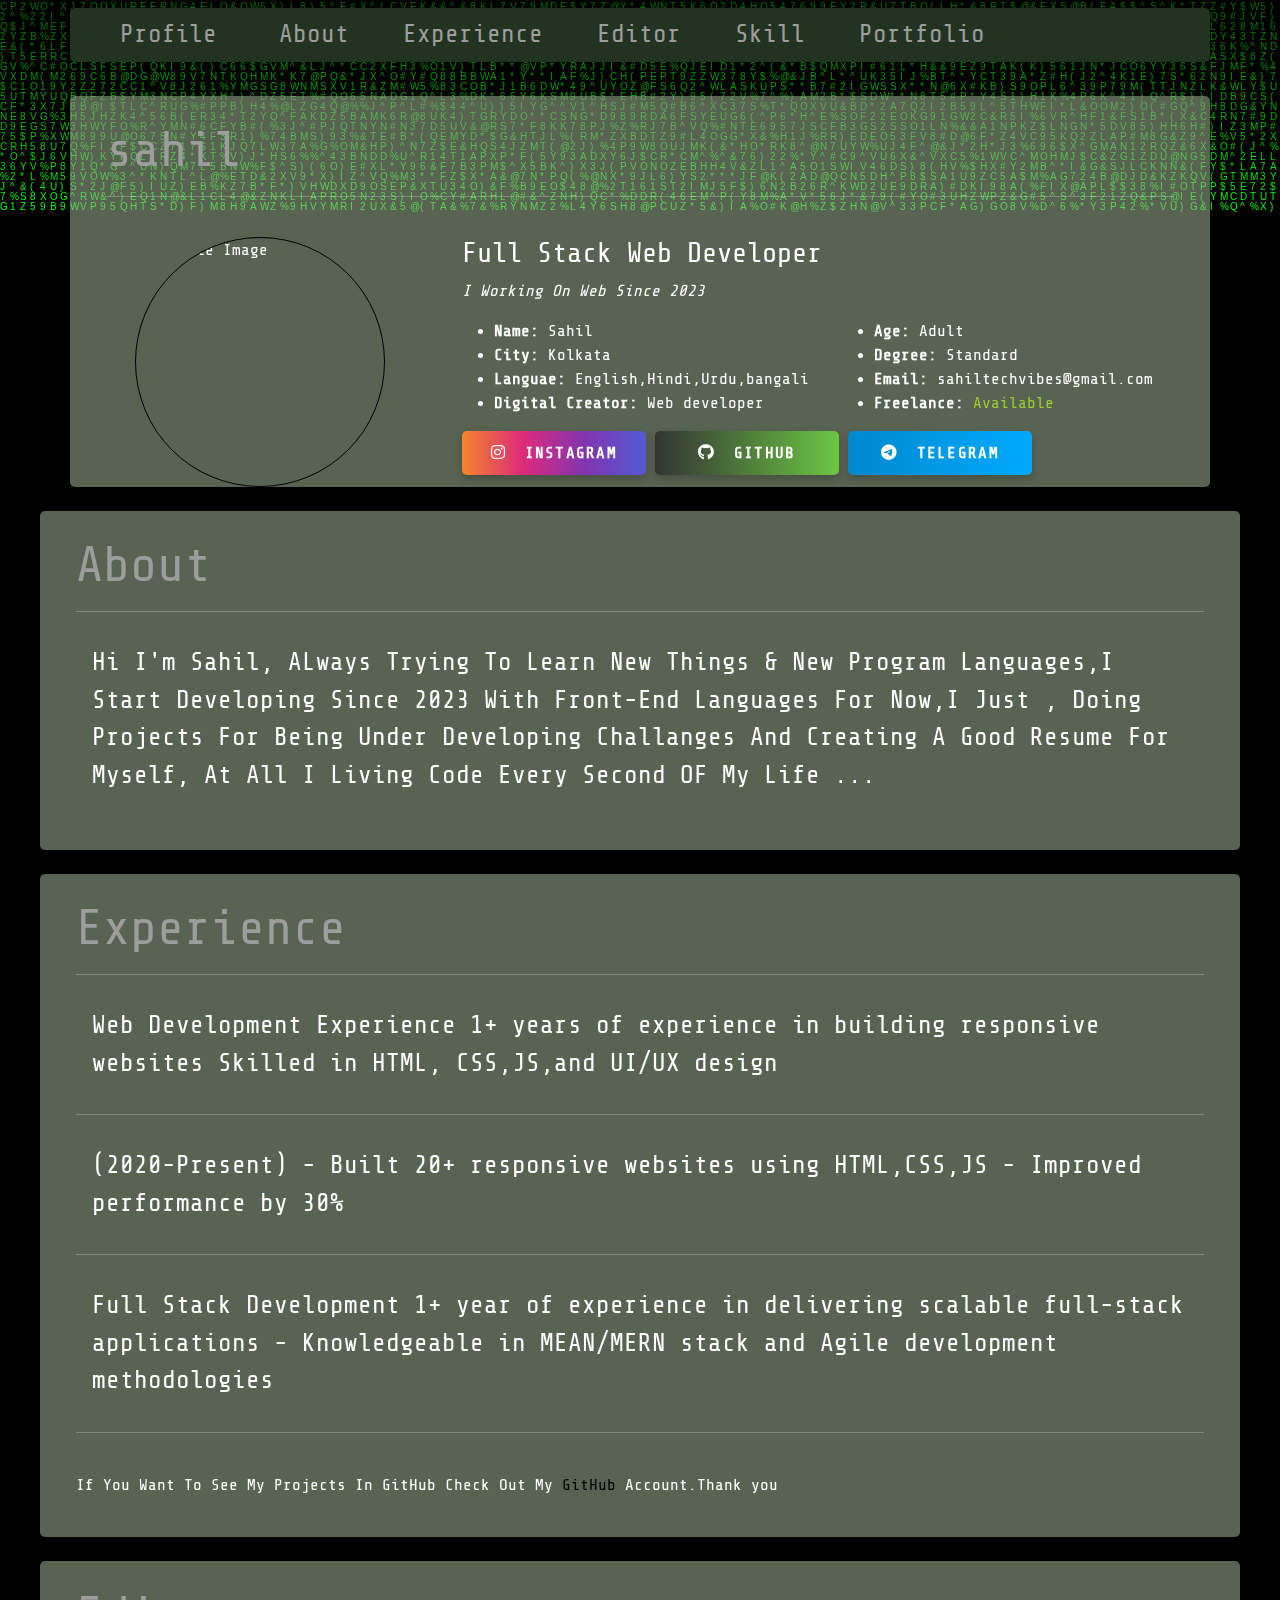
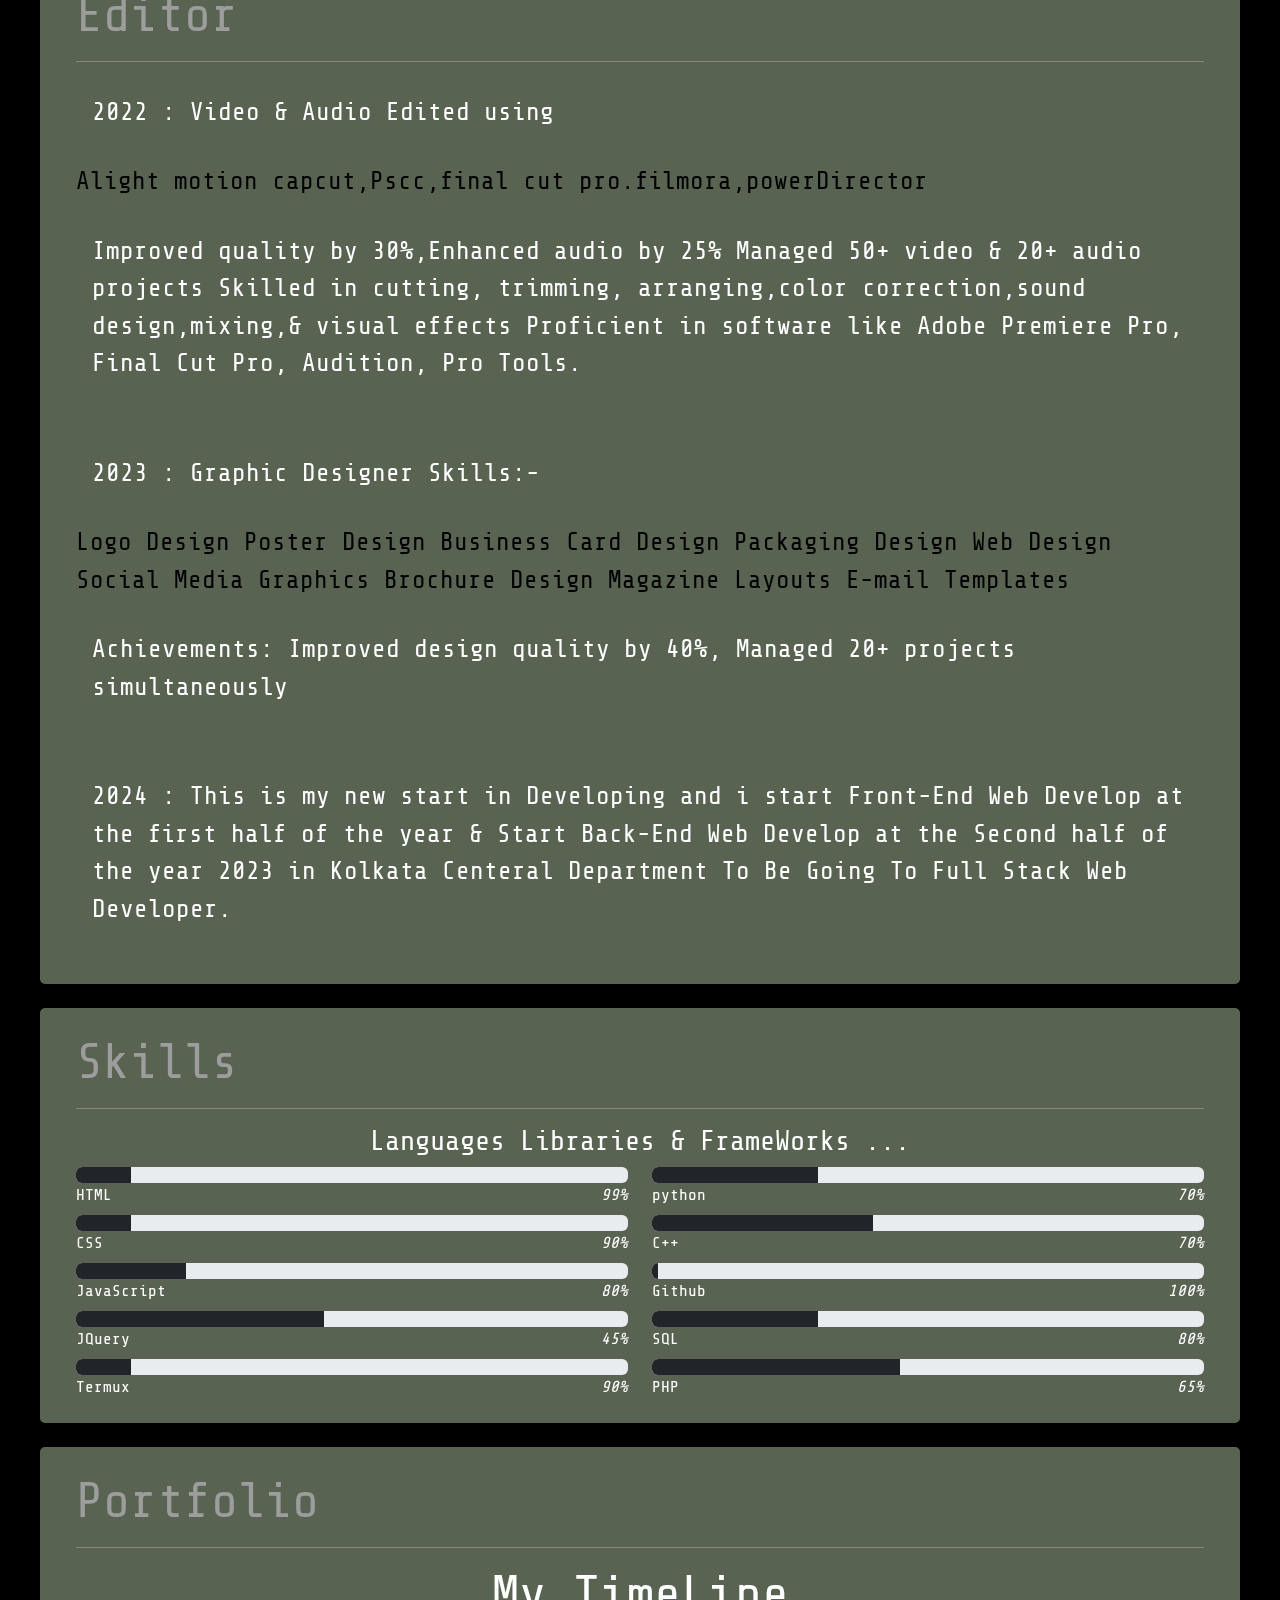
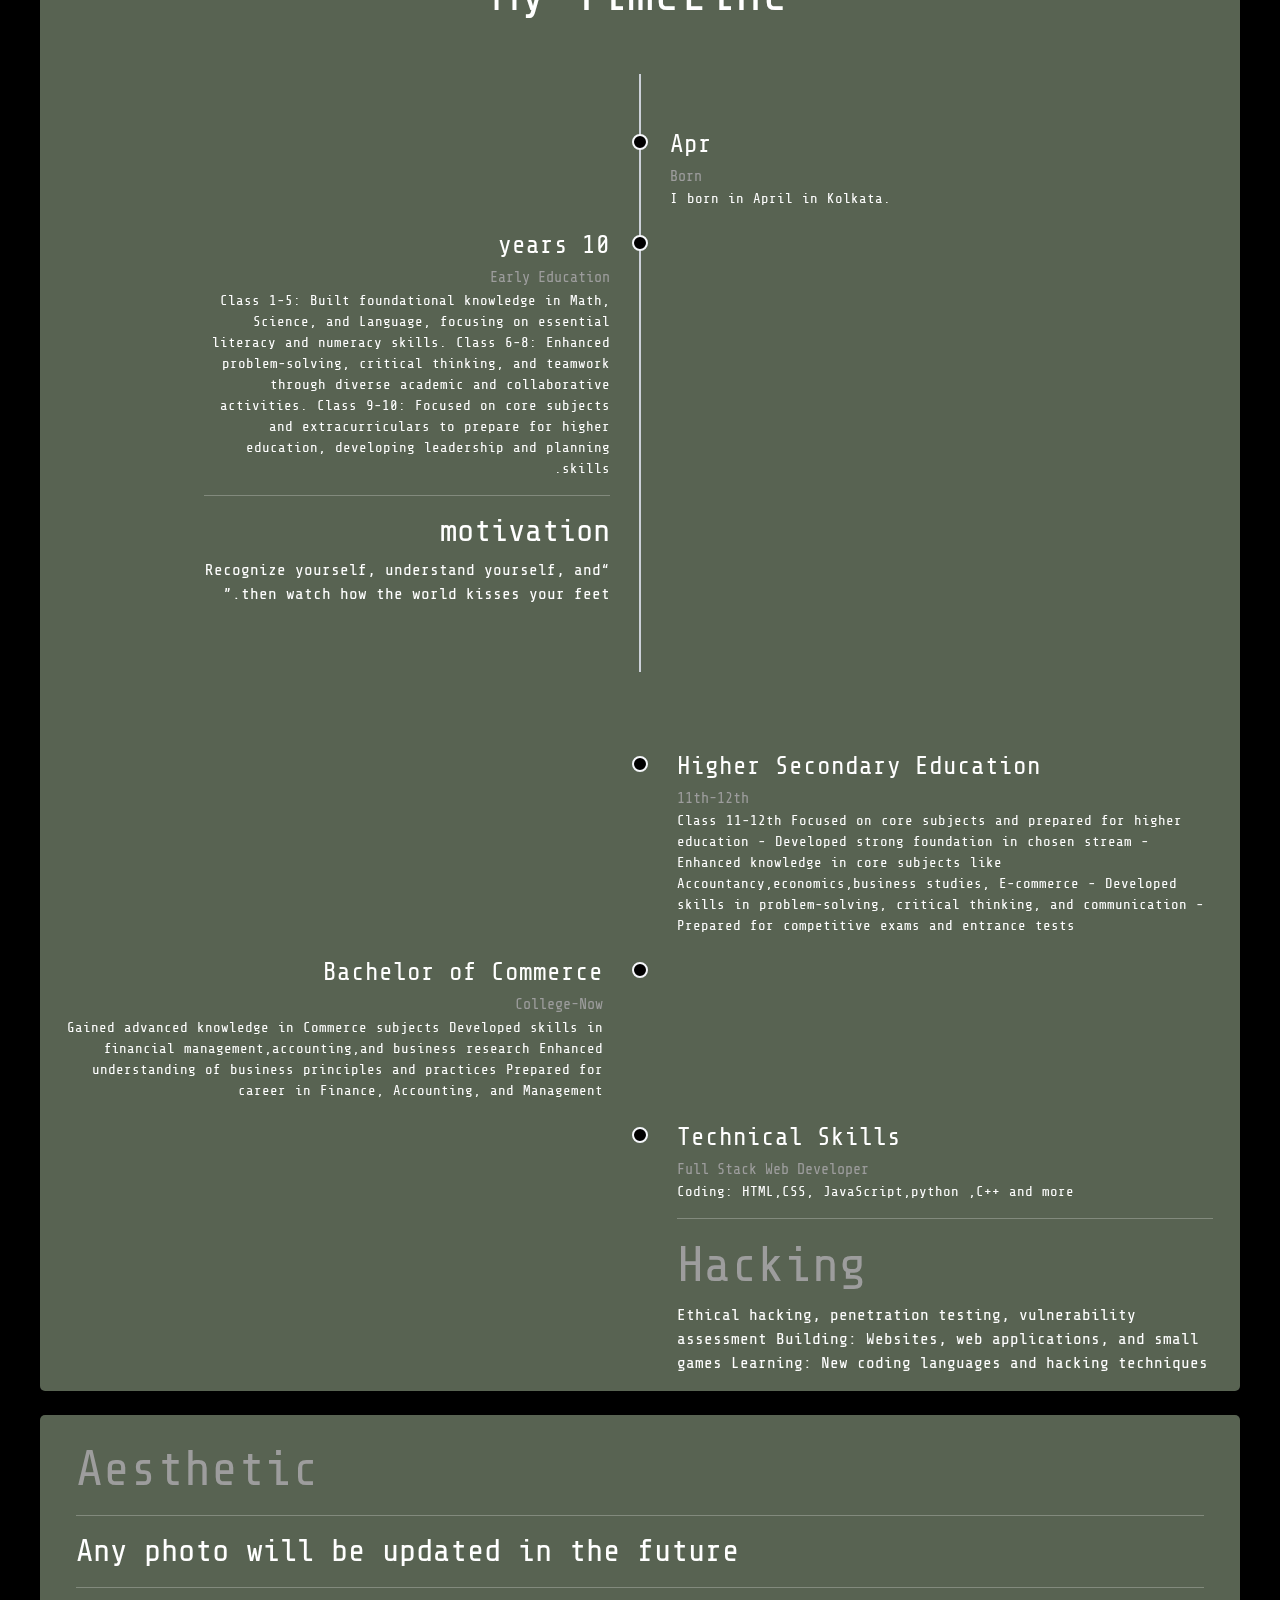
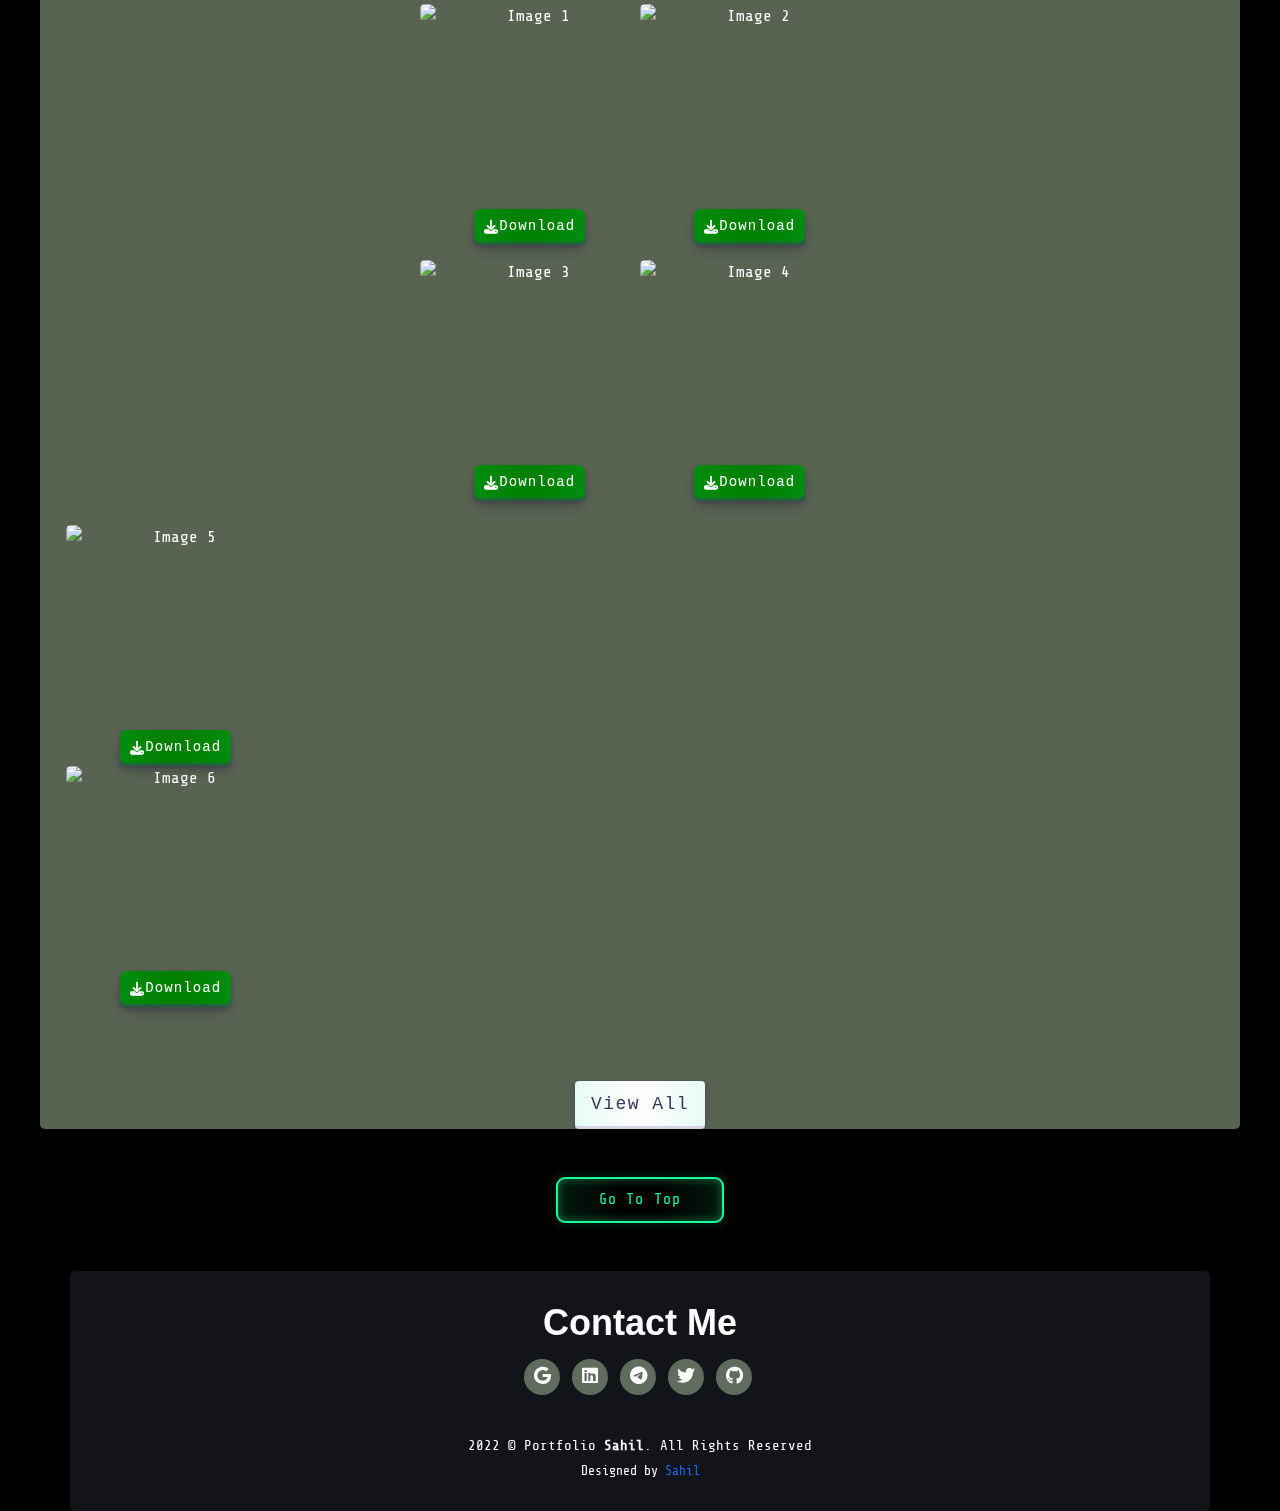
==== index.html @ 088ba371 "Update index.html" ====
<!DOCTYPE html>
<html lang="en">
  <head>
    <title>Portfolio Website</title>
    <meta charset="UTF-8" />
    <meta name="viewport" content="width=device-width" />
    <link rel='stylesheet' href='https://cdnjs.cloudflare.com/ajax/libs/font-awesome/6.2.1/css/all.min.css'>
    <link rel='stylesheet' href='https://cdnjs.cloudflare.com/ajax/libs/bootstrap/5.0.2/css/bootstrap.min.css'>
    <link rel='stylesheet' href='https://cdnjs.cloudflare.com/ajax/libs/animate.css/4.1.1/animate.min.css'>
    <link rel="stylesheet" href="styles.css" />
  </head>
  <body>
    <!--matrix-->
    <canvas id="c"></canvas>
    <script src="assets/script.js"></script>
    <!--matrix-->
    <!-- Navbar Start -->
    <header class="p-4">
      <nav class="navbar navbar-expand-lg container fixed-top">
        <div class="container-fluid" id="Navbar">
          <a class="navbar-brand" href="#Profile">Profile</a>
          <button
            class="navbar-toggler"
            type="button"
            data-bs-toggle="collapse"
            data-bs-target="#navbarNav"
            aria-controls="navbarNav"
            aria-expanded="false"
            aria-label="Toggle navigation"
          >
            <span class="navbar-toggler-icon"></span>
          </button>
          <div class="collapse navbar-collapse" id="navbarNav">
            <ul class="navbar-nav">
              <li class="nav-item">
                <a class="nav-link active" aria-current="page" href="#About"
                  >About</a
                >
              </li>
              <li class="nav-item">
                <a class="nav-link" href="#Experience">Experience</a>
              </li>
              <li class="nav-item">
                <a class="nav-link" href="#Editor">Editor</a>
              </li>
              <li class="nav-item">
                <a class="nav-link" href="#Skill">Skill</a>
              </li>
              <li class="nav-item">
                <a class="nav-link" href="#Portfolio">Portfolio</a>
              </li>
            </ul>
          </div>
        </div>
      </nav>
    </header>
    <!-- Navbar End -->

 <!-- Profile -->
<section id="Profile" class="container mt-5">
      <div>
        <div class="section-title p-4">
          <h1>sahil</h1>
          <hr />
        </div>

        <div class="row">
          <div class="col-lg-4">
            <img
              src="profile.jpg" alt="Profile Image" style="
        width: 250px; 
        height: 250px; 
        border-radius: 50%; 
        object-fit: cover;
    "
            />
          </div>
          <div class="col-lg-8 pt-4 pt-lg-0 content">
            <h3>Full Stack Web Developer</h3>
            <p class="fst-italic">I Working On Web Since 2023</p>
            <div class="row">
              <div class="col-lg-6">
                <ul>
                  <li>
                    <i class="bi bi-chevron-right"></i> <strong>Name:</strong>
                    <span>Sahil</span>
                  </li>
                  <li>
                    <i class="bi bi-chevron-right"></i> <strong>City:</strong>
                    <span>Kolkata</span>
                  </li>
                  <li>
                    <i class="bi bi-chevron-right"></i> <strong>Languae:</strong>
                    <span>English,Hindi,Urdu,bangali</span>
                  </li>
                  <li>
                    <i class="bi bi-chevron-right"></i>
                    <strong>Digital Creator:</strong>
                    <span>Web developer</span>
                  </li>
                </ul>
              </div>
              <div class="col-lg-6">
                <ul>
                  <li>
                    <i class="bi bi-chevron-right"></i> <strong>Age:</strong>
                    <span>Adult</span>
                  </li>
                  <li>
                    <i class="bi bi-chevron-right"></i>
                    <strong>Degree:</strong> <span>Standard</span>
                  </li>
                  <li>
                    <i class="bi bi-chevron-right"></i> <strong>Email:</strong>
                    <span>sahiltechvibes@gmail.com</span>
                  </li>
                  <li>
                    <i class="bi bi-chevron-right"></i>
                    <strong>Freelance:</strong>
                    <span style="color: yellowgreen">Available</span>
                  </li>
                </ul>
              </div>
            </div>
            <!--                Section Skills -->
            <span class="skill">
              
<!-- Instagram Button -->
<a href="https://www.instagram.com/sahil.1.10" target="_blank">
  <button type="button" class="btn btn-instagram col-md-4 col-sm-12 col-lg-3">
    <i class="fab fa-instagram" aria-hidden="true"></i> Instagram
  </button>
</a>

<style>
  .btn-instagram {
    background: linear-gradient(to right, #f58529, #dd2a7b, #8134af, #515bd4);
    border: none;
    color: white;
    font-weight: bold;
    text-transform: uppercase;
    padding: 10px 20px;
    border-radius: 5px;
    cursor: pointer;
    transition: transform 0.3s ease, box-shadow 0.3s ease, background 0.3s ease;
    box-shadow: 0 4px 8px rgba(0,0,0,0.2);
  }

  .btn-instagram:hover {
    transform: scale(1.05);
    background: linear-gradient(to right, #dd2a7b, #8134af, #515bd4, #f58529);
    box-shadow: 0 6px 12px rgba(0,0,0,0.3);
  }

  .btn-instagram i {
    margin-right: 8px;
    transition: transform 0.3s ease;
  }

  .btn-instagram:hover i {
    transform: rotate(15deg);
  }
</style>

<!-- GitHub Button -->
<a href="#" target="_blank">
  <button type="button" class="btn btn-github col-md-4 col-sm-12 col-lg-3">
    <i class="fab fa-github" aria-hidden="true"></i> GitHub
  </button>
</a>

<style>
  .btn-github {
    background: linear-gradient(to right, #333, #6cc644);
    border: none;
    color: white;
    font-weight: bold;
    text-transform: uppercase;
    padding: 10px 20px;
    border-radius: 5px;
    cursor: pointer;
    transition: transform 0.3s ease, box-shadow 0.3s ease, background 0.3s ease;
    box-shadow: 0 4px 8px rgba(0,0,0,0.2);
  }

  .btn-github:hover {
    transform: scale(1.05);
    background: linear-gradient(to right, #6cc644, #333);
    box-shadow: 0 6px 12px rgba(0,0,0,0.3);
  }

  .btn-github i {
    margin-right: 8px;
    transition: transform 0.3s ease;
  }

  .btn-github:hover i {
    transform: rotate(-15deg);
  }
</style>
<!-- Telegram Button -->
<a href="https://t.me/Editz2World" target="_blank">
  <button type="button" class="btn btn-telegram col-md-4 col-sm-12 col-lg-3">
    <i class="fab fa-telegram-plane" aria-hidden="true"></i> Telegram
  </button>
</a>

<style>
  .btn-telegram {
    background: linear-gradient(to right, #0088cc, #00aaff);
    border: none;
    color: white;
    font-weight: bold;
    text-transform: uppercase;
    padding: 10px 20px;
    border-radius: 5px;
    cursor: pointer;
    transition: transform 0.3s ease, box-shadow 0.3s ease, background 0.3s ease;
    box-shadow: 0 4px 8px rgba(0,0,0,0.2);
  }

  .btn-telegram:hover {
    transform: scale(1.05);
    background: linear-gradient(to right, #00aaff, #0088cc);
    box-shadow: 0 6px 12px rgba(0,0,0,0.3);
  }

  .btn-telegram i {
    margin-right: 8px;
    transition: transform 0.3s ease;
  }

  .btn-telegram:hover i {
    transform: rotate(-15deg);
  }
</style>

              
            </span>
          </div>
        </div>
      </div>
    </section>
    <!--Profile End-->

    <!-- About Section -->
    <section id="About" class="section-box container mt-4">
      <div>
        <div class="section-title p-4">
          <h1>About</h1>
          <hr />
          <p class="p-3">
            Hi I'm Sahil, ALways Trying To Learn New Things & New Program
            Languages,I Start Developing Since 2023 With Front-End Languages
            For Now,I Just , Doing Projects For Being Under Developing
            Challanges And Creating A Good Resume For Myself, At All I Living
            Code Every Second OF My Life ...
          </p>
        </div>
      </div>
    </section>
    <!-- About SEction End -->

    <!-- Experience Section -->
    <section id="Experience" class="section-box container mt-4">
      <div>
        <div class="section-title p-4">
          <h1>Experience</h1>
          <hr />
          <p class="p-3">
            Web Development Experience 1+ years of experience in building responsive websites Skilled in HTML, CSS,JS,and UI/UX design
<hr />
 <p class="p-3">
(2020-Present)
    - Built 20+ responsive websites using HTML,CSS,JS
    - Improved performance by 30%
<hr />
 <p class="p-3">
Full Stack Development 1+ year of experience in delivering scalable full-stack applications
- Knowledgeable in MEAN/MERN stack and Agile development methodologies <hr />
           
            <br />
            If You Want To See My Projects In GitHub Check Out My
            <a
              href="https://t.me/Enchanting_Echo"
              target="_blank"
              style="color: black"
              >GitHub</a
            >
            Account.Thank you 
          </p>
        </div>
      </div>
    </section>
    <!-- Experience SEction End -->

    <!-- Education Section -->
    <section id="Editor" class="section-box container mt-4">
      <div>
        <div class="section-title p-4">
          <h1>Editor</h1>
          <hr />
          <p class="p-3">
            <span>2022 :</span> Video & Audio Edited using 
            <p style="color: black;">Alight motion capcut,Pscc,final cut pro.filmora,powerDirector</p>
             <p class="p-3">
    Improved quality by 30%,Enhanced audio by 25%
    Managed 50+ video & 20+ audio projects
    Skilled in cutting, trimming, arranging,color correction,sound design,mixing,& visual effects
    Proficient in software like Adobe Premiere Pro, Final Cut Pro, Audition, Pro Tools.
          </p>
          <br />
          <p class="p-3">
            <span>2023 :</span> Graphic Designer
    Skills:- <p style="color: black;"
    >Logo Design
Poster Design
Business Card Design
Packaging Design
Web Design
Social Media Graphics
Brochure Design Magazine Layouts
E-mail Templates </p>
        <p class="p-3">
    Achievements: Improved design quality by 40%, Managed 20+ projects simultaneously
          </p>
          <br />
          <p class="p-3">
            <span>2024 :</span> This is my new start in Developing and i start
            Front-End Web Develop at the first half of the year & Start Back-End
            Web Develop at the Second half of the year 2023 in Kolkata Centeral
            Department To Be Going To Full Stack Web Developer.
          </p>
        </div>
      </div>
    </section>
    <!-- Education SEction End -->

    <!-- Skill Section -->
    <section id="Skill" class="section-box container mt-4">
      <div>
        <div class="section-title p-4">
          <h1>Skills</h1>
          <hr />

          <div class="row">
            <div class="col-12">
              <h3 style="text-align: center">
                Languages Libraries & FrameWorks ...
              </h3>
            </div>
            <div class="col-6">
              <div class="progress">
                <div
                  class="progress-bar bg-dark"
                  role="progressbar"
                  aria-label="Success example"
                  style="width: 10%"
                  aria-valuenow="100"
                  aria-valuemin="0"
                  aria-valuemax="100"
                ></div>
              </div>
              <span>HTML</span> <i class="val"> 99%</i>
              <div class="progress mt-2">
                <div
                  class="progress-bar bg-dark"
                  role="progressbar"
                  aria-label="Info example"
                  style="width: 10%"
                  aria-valuenow="99"
                  aria-valuemin="0"
                  aria-valuemax="100"
                ></div>
              </div>
              <span>CSS</span> <i class="val"> 90%</i>
              <div class="progress mt-2">
                <div
                  class="progress-bar bg-dark"
                  role="progressbar"
                  aria-label="Warning example"
                  style="width: 20%"
                  aria-valuenow="80"
                  aria-valuemin="0"
                  aria-valuemax="100"
                ></div>
              </div>
              <span>JavaScript</span> <i class="val"> 80%</i>
              <div class="progress mt-2">
                <div
                  class="progress-bar bg-dark"
                  role="progressbar"
                  aria-label="Danger example"
                  style="width: 45%"
                  aria-valuenow="85"
                  aria-valuemin="0"
                  aria-valuemax="100"
                ></div>
              </div>
              <span>JQuery</span> <i class="val"> 45%</i>
              <div class="progress mt-2">
                <div
                  class="progress-bar bg-dark"
                  role="progressbar"
                  aria-label="Danger example"
                  style="width: 10%"
                  aria-valuenow="79"
                  aria-valuemin="0"
                  aria-valuemax="100"
                ></div>
              </div>
              <span>Termux</span> <i class="val"> 90%</i>
            </div>
            <!--                part 2 col-->
            <div class="col-6">
              <div class="progress">
                <div
                  class="progress-bar bg-dark"
                  role="progressbar"
                  aria-label="Success example"
                  style="width: 30%"
                  aria-valuenow="90"
                  aria-valuemin="0"
                  aria-valuemax="100"
                ></div>
              </div>
              <span>python</span> <i class="val"> 70%</i>
              <div class="progress mt-2">
                <div
                  class="progress-bar bg-dark"
                  role="progressbar"
                  aria-label="Info example"
                  style="width: 40%"
                  aria-valuenow="70"
                  aria-valuemin="0"
                  aria-valuemax="100"
                ></div>
              </div>
              <span>C++</span> <i class="val"> 70%</i>
              <div class="progress mt-2">
                <div
                  class="progress-bar bg-dark"
                  role="progressbar"
                  aria-label="Warning example"
                  style="width: 1%"
                  aria-valuenow="92"
                  aria-valuemin="0"
                  aria-valuemax="100"
                ></div>
              </div>
              <span>Github</span> <i class="val"> 100%</i>
              <div class="progress mt-2">
                <div
                  class="progress-bar bg-dark"
                  role="progressbar"
                  aria-label="Danger example"
                  style="width: 30%"
                  aria-valuenow="80"
                  aria-valuemin="0"
                  aria-valuemax="100"
                ></div>
              </div>
              <span>SQL</span> <i class="val"> 80%</i>
              <div class="progress mt-2">
                <div
                  class="progress-bar bg-dark"
                  role="progressbar"
                  aria-label="Danger example"
                  style="width: 45%"
                  aria-valuenow="82"
                  aria-valuemin="0"
                  aria-valuemax="100"
                ></div>
              </div>
              <span>PHP</span> <i class="val"> 65%</i>
            </div>
          </div>
        </div>
      </div>
    </section>
    <!-- Skill SEction End -->

    <!-- Project Section -->
    <section id="Portfolio" class="section-box container mt-4">
      <div>
        <div class="section-title p-4">
          <h1>Portfolio</h1>
          <hr />

          <h1 style="text-align: center; color: white">
            My <span>TimeLine</span>
          </h1>
          <div class="Pcontainer">
            <div class="timeline-block timeline-block-right">
              <div class="marker"></div>
              <div class="timeline-content">
                <h3>Apr</h3>
                <span>Born</span>
                <p>I born in April in Kolkata.</p>
              </div>
            </div>

            <div class="timeline-block timeline-block-left">
              <div class="marker"></div>
              <div class="timeline-content">
                <h3>10 years</h3>
                <span>Early Education</span>
                <p>
                  Class 1-5: Built foundational knowledge in Math, Science, and Language, focusing on essential literacy and numeracy skills.
Class 6-8: Enhanced problem-solving, critical thinking, and teamwork through diverse academic and collaborative activities.
Class 9-10: Focused on core subjects and extracurriculars to prepare for higher education, developing leadership and planning skills.
<hr>
<h2>motivation</h2>
                  “Recognize yourself, understand yourself, and then watch how the world kisses your feet.”
                </p>
              </div>
            </div>
                </p>
              </div>
            </div>

            <div class="timeline-block timeline-block-right">
              <div class="marker"></div>
              <div class="timeline-content">
                <h3>Higher Secondary Education</h3>
                <span>11th-12th</span>
                <p>
                  Class 11-12th Focused on core subjects and prepared for higher education
- Developed strong foundation in chosen stream
- Enhanced knowledge in core subjects like Accountancy,economics,business studies, E-commerce 
- Developed skills in problem-solving, critical thinking, and communication
- Prepared for competitive exams and entrance tests
                </p>
              </div>
            </div>

            <div class="timeline-block timeline-block-left">
              <div class="marker"></div>
              <div class="timeline-content">
                <h3>Bachelor of Commerce</h3>
                <span>College-Now</span>
                <p>
                  Gained advanced knowledge in Commerce subjects
 Developed skills in financial management,accounting,and business research Enhanced understanding of business principles and practices Prepared for career in Finance, Accounting, and Management
                </p>
              </div>
            </div>

            <div class="timeline-block timeline-block-right">
              <div class="marker"></div>
              <div class="timeline-content">
                <h3>Technical Skills</h3>
                <span>Full Stack Web Developer</span>
                <p>
                  Coding: HTML,CSS, JavaScript,python ,C++ and more
<hr>
 <h1>Hacking</h1>
Ethical hacking, penetration testing, vulnerability assessment Building: Websites, web applications, and small games Learning: New coding languages and hacking techniques
                </p>
              </div>
            </div>
          </div>
        </div>
      </div>
    </section>
    <!-- Project SEction End -->
    
    
       <!--Image or button START -->
  
  
<section id="About" class="section-box container mt-4">
    <div>
        <div class="section-title p-4">
            <h1>Aesthetic</h1>
            <hr />
            <h2> Any photo will be updated in the future </h2> <hr>

            <!-- Gallery Code Start -->
            <div class="gallery">
                <div class="image-row">
                    <div class="image-item">
                        <img src="e.jpg" alt="Image 1" onclick="openModal(this.src)">
                        <button class="button-29" role="button" onclick="downloadImage('e.jpg')">
                            <i class="fas fa-download"></i> Download
                        </button>
                    </div>
                    <div class="image-item">
                        <img src="q.jpg" alt="Image 2" onclick="openModal(this.src)">
                        <button class="button-29" role="button" onclick="downloadImage('q.jpg')">
                            <i class="fas fa-download"></i> Download
                        </button>
                    </div>
                </div>
                <div class="image-row">
                    <div class="image-item">
                        <img src="q.jpg" alt="Image 3" onclick="openModal(this.src)">
                        <button class="button-29" role="button" onclick="downloadImage('q.jpg')">
                            <i class="fas fa-download"></i> Download
                        </button>
                    </div>
                    <div class="image-item">
                        <img src="q.jpg" alt="Image 4" onclick="openModal(this.src)">
                        <button class="button-29" role="button" onclick="downloadImage('q.jpg')">
                            <i class="fas fa-download"></i> Download
                        </button>
                    </div>
                </div>
            </div>
            <br
            
            <div class="image-row">
    <div class="image-item">
        <img src="https://www.dropbox.com/scl/fi/jdikth6mrulyauwaj5d4q/d666685474dd91a6c5a7b0a329da3346.jpg?rlkey=k3zxmbbqihd00br54qifjyg8h&st=hrcd9g03&dl=1" alt="Image 5" onclick="openModal(this.src)">
        <button class="button-29" role="button" onclick="downloadImage('e.jpg')">
            <i class="fas fa-download"></i> Download
        </button>
    </div>
    <div class="image-item">
        <img src="q.jpg" alt="Image 6" onclick="openModal(this.src)">
        <button class="button-29" role="button" onclick="downloadImage('new_image_6.jpg')">
            <i class="fas fa-download"></i> Download
        </button>
    </div>
</div>

<div class="button-container">
    <button class="button-30" role="button" onclick="window.location.href='https://www.google.com';">View All</button>
</div>

<style>
    .button-container {
        display: flex;
        justify-content: center;
        margin-top: 50px;
    }

    .button-30 {
        align-items: center;
        appearance: none;
        background-color: #FCFCFD; /* Original button color */
        border-radius: 4px;
        border-width: 0;
        box-shadow: rgba(45, 35, 66, 0.4) 0 2px 4px, rgba(45, 35, 66, 0.3) 0 7px 13px -3px, #D6D6E7 0 -3px 0 inset;
        box-sizing: border-box;
        color: #36395A; /* Original text color */
        cursor: pointer;
        display: inline-flex;
        font-family: "JetBrains Mono", monospace;
        height: 48px;
        justify-content: center;
        padding-left: 16px;
        padding-right: 16px;
        text-align: center;
        transition: box-shadow .15s, transform .15s, color 0.3s;
        font-size: 18px;
    }

    .button-30:focus {
        box-shadow: #D6D6E7 0 0 0 1.5px inset, rgba(45, 35, 66, 0.4) 0 2px 4px, rgba(45, 35, 66, 0.3) 0 7px 13px -3px, #D6D6E7 0 -3px 0 inset;
    }

    .button-30:hover {
        box-shadow: rgba(45, 35, 66, 0.4) 0 4px 8px, rgba(45, 35, 66, 0.3) 0 7px 13px -3px, #D6D6E7 0 -3px 0 inset;
        transform: translateY(-2px);
    }

    .button-30:active {
        box-shadow: #D6D6E7 0 3px 7px inset;
        transform: translateY(2px);
    }

    .clicked {
        color: red; /* Change text color to red on click */
    }
</style>

<script>
    function redirectToPage(button) {
        button.classList.add('clicked'); // Change color to red on click
        setTimeout(() => {
            window.location.href = 'your-target-page.html'; // Replace with your URL
        }, 1000);
    }
</script>
            
            <!-- Gallery Code End -->
        </div>
    </div>
</section>

<div class="modal" id="modal">
    <span class="close-btn" onclick="closeModal()">Close</span>
    <img id="modal-image" src="" alt="Zoomed Image">
</div>

<style>
    .gallery {
        display: flex;
        flex-direction: column;
        gap: 15px; /* Space between image rows */
    }

    .image-row {
        display: flex;
        justify-content: center;
        gap: 20px; /* Space between images */
    }

    .image-item {
        text-align: center;
        width: 200px; /* Adjusted width for each image item */
    }

    .image-item img {
        width: 110%; /* Image width */
        height: 200px; /* Fixed height for uniformity */
        border-radius: 5px;
        object-fit: cover; /* Ensures images fit nicely */
        cursor: pointer;
        transition: transform 0.1s; /* Quick transition for hover */
    }

    .button-29 {
        align-items: center;
        appearance: none;
        background-color: green; /* Changed to green */
        border: 0;
        border-radius: 6px;
        box-shadow: rgba(45, 35, 66, .4) 0 2px 4px, rgba(45, 35, 66, .3) 0 7px 13px -3px, rgba(58, 65, 111, .5) 0 -3px 0 inset;
        box-sizing: border-box;
        color: #fff;
        cursor: pointer;
        display: inline-flex;
        font-family: "JetBrains Mono", monospace;
        height: 36px; /* Adjusted height */
        justify-content: center;
        margin-top: 5px; /* Space between image and button */
        padding-left: 10px;
        padding-right: 10px;
        position: relative;
        text-align: center; /* Center text */
        text-decoration: none;
        transition: box-shadow .15s, transform .15s;
        user-select: none;
        -webkit-user-select: none;
        touch-action: manipulation;
        white-space: nowrap;
        will-change: box-shadow, transform;
        font-size: 14px; /* Adjusted font size */
    }

    .button-29:focus {
        box-shadow: #3c4fe0 0 0 0 1.5px inset, rgba(45, 35, 66, .4) 0 2px 4px, rgba(45, 35, 66, .3) 0 7px 13px -3px, #3c4fe0 0 -3px 0 inset;
    }

    .button-29:hover {
        box-shadow: rgba(45, 35, 66, .4) 0 4px 8px, rgba(45, 35, 66, .3) 0 7px 13px -3px, #3c4fe0 0 -3px 0 inset;
        transform: translateY(-2px);
    }

    .button-29:active {
        box-shadow: #3c4fe0 0 3px 7px inset;
        transform: translateY(2px);
    }

    /* Fullscreen Modal Styles */
    .modal {
        display: none;
        position: fixed;
        top: 0;
        left: 0;
        width: 100%;
        height: 100%;
        background-color: rgba(0, 0, 0, 0.8);
        justify-content: center;
        align-items: center;
    }

    .modal img {
        max-width: 90%;
        max-height: 90%;
        border-radius: 5px;
        transition: transform 0.1s; /* Quick transition for zoom effect */
    }

    .close-btn {
        position: absolute;
        top: 35px;
        right: 30px;
        background-color: green;
        color: black;
        border: none;
        font-size: 20px;
        padding: 5px 10px; /* Button padding */
        border-radius: 5px;
        cursor: pointer;
    }
</style>

<script>
    function openModal(src) {
        const modalImage = document.getElementById("modal-image");
        modalImage.src = src;
        document.getElementById("modal").style.display = "flex";
    }

    function closeModal() {
        document.getElementById("modal").style.display = "none";
    }

    function downloadImage(image) {
        const link = document.createElement('a');
        link.href = image;
        link.download = image.split('/').pop(); // Extracts filename for download
        document.body.appendChild(link);
        link.click();
        document.body.removeChild(link);
    }
</script>
   
   <!--Image or button END -->
   
   
   
    <!--Btn To Top-->
    <section>
      <div class="text-center mt-5">
        <button
          class="mb-5"
          onclick="topFunction()"
          id="myBtn"
          title="Go to top"
        >
          Go To Top
        </button>
      </div>
      <script>
        // Get the button
        let mybutton = document.getElementById('myBtn');

        // When the user scrolls down 20px from the top of the document, show the button
        window.onscroll = function () {
          scrollFunction();
        };

        function scrollFunction() {
          if (
            document.body.scrollTop > 20 ||
            document.documentElement.scrollTop > 20
          ) {
            mybutton.style.margin = 'auto';
          }
        }

        // When the user clicks on the button, scroll to the top of the document
        function topFunction() {
          document.body.scrollTop = 0;
          document.documentElement.scrollTop = 0;
        }
      </script>
    </section>
    <!--Btn to Top End-->

    <!-- Footer-->
    <footer id="footer" class="container">
      <div class="container">
        <h3>Contact Me</h3>
        <div class="social-links">
          <a href="mailto:sr4878765@gmail.com" target="_blank" class="gmail"
            ><i class="fab fa-google"></i
          ></a>
          <a
            href="#"
            target="_blank"
            class="Linkdin"
            ><i class="fab fa-linkedin"></i
          ></a>
          <a
            href="https://t.me/Enchanting_Echo"
            target="_blank"
            class="telegram"
            ><i class="fab fa-telegram"></i
          ></a>
          <a
            href="#"
            target="_blank"
            class="twitter"
            ><i class="fab fa-twitter"></i
          ></a>
          <a
            href="https://S4hil-Cyber-Dev.github.io/x/"
            target="_blank"
            class="linkedin"
            ><i class="fab fa-github"></i
          ></a>
        </div>
        <div class="copyright">
          2022 © Portfolio <strong><span>Sahil</span></strong
          >. All Rights Reserved
        </div>
        <div class="credits">
          Designed by
          <a href="https://S4hil-Cyber-Dev.github.io/x/" target="_blank">Sahil</a>
        </div>
      </div>
    </footer>
    <!--Footer And-->
    <script src="script.js"></script>
    <script src='https://cdnjs.cloudflare.com/ajax/libs/jquery/3.6.2/jquery.min.js'></script>
<script src='https://cdnjs.cloudflare.com/ajax/libs/bootstrap/5.2.3/js/bootstrap.min.js'></script>
<script src='https://cdnjs.cloudflare.com/ajax/libs/fontawesome-iconpicker/3.2.0/js/fontawesome-iconpicker.min.js'></script>
  </body>
</html>
---- styles.css ----
@import url('https://fonts.googleapis.com/css2?family=Cairo+Play:wght@700&family=Share+Tech+Mono&family=Vazirmatn:wght@200&display=swap');
:root{
    --dark-color:#223322;
    --font-light:#ffffff;
    --font-dark:#9d9d9d;
    --light-color:rgba(161,180,150,0.55);
}

*{

    padding: 0;
    margin: 0;
    font-family: 'Share Tech Mono', monospace;
}
body{
    background-color: black;
    height: 1500px;
}
h1 {
    font-size: 50px;
}
#Navbar{
    background-color: var(--dark-color);
    border-radius: 5px;
    z-index: 99;
}
#Navbar a {
    color :var(--font-dark);
    font-size: 25px;
    margin-left: 38px;
}
#Navbar a:hover {
    transform: scale(101%);
    color: var(--font-light);
}
#Profile {
    background-color: var(--light-color);
    color: var(--font-light);
    border-radius: 5px;
    transition: 666ms;
}
#Profile img {
    height: 250px;
    margin: auto;
    display: block;
    border: 1px solid black;
    border-radius: 5px;
}
#Profile h1 {
    color: var(--font-dark);
}
@media only screen and (max-width: 575px) {
    .skill button {
        display:  block;
        width: 200px;
        margin: auto;
    }
    .skill a {
        text-decoration: none;
    }
}

canvas {
    display:block;
    position: fixed;
    z-index: -100;
    background-repeat: repeat-y;

}

.section-box{
    background-color: var(--light-color);
    color: var(--font-light) ;
    border-radius: 5px;
    transition: 666ms;
}
.section-box p {
    font-size: 25px;
}
.section-box h1 {
    color: var(--font-dark);
}
.val{
    float: right;
}
.section-box:hover{
    background-color: var(--dark-color);
    color: var(--font-light) ;
    border-radius: 5px;
}
#Profile:hover{
    background-color: var(--dark-color);
}

button {
    --green: #1BFD9C;
    font-size: 15px;
    padding: 0.7em 2.7em;
    letter-spacing: 0.08em;
    position: relative;
    border-radius: 0.6em;
    overflow: hidden;
    transition: all 0.4s;
    line-height: 1.4em;
    border: 2px solid var(--green);
    background: linear-gradient(to right, rgba(27, 253, 156, 0.1) 1%, transparent 40%,transparent 60% , rgba(27, 253, 156, 0.1) 100%);
    color: var(--green);
    box-shadow: inset 0 0 10px rgba(27, 253, 156, 0.4), 0 0 9px 3px rgba(27, 253, 156, 0.1);
}

button:hover {
    color: #82ffc9;
    box-shadow: inset 0 0 10px rgba(27, 253, 156, 0.6), 0 0 9px 3px rgba(27, 253, 156, 0.2);
}

button:before {
    content: "";
    position: absolute;
    left: -4em;
    width: 4em;
    height: 100%;
    top: 0;
    transition: transform .4s ease-in-out;
    background: linear-gradient(to right, transparent 1%, rgba(27, 253, 156, 0.1) 40%,rgba(27, 253, 156, 0.1) 60% , transparent 100%);
}

button:hover:before {
    transform: translateX(15em);
}

#Education span {
    color: black;

}
a{
    text-decoration: none;
}
#bgLinks {
    width: 100%;
    background-color: black;
    height: 300px;
}

/*--------------------------------------------------------------
# Footer
--------------------------------------------------------------*/
#footer {
    background: rgba(36,39,52,0.5);
    color: #fff;
    font-size: 14px;
    text-align: center;
    padding: 30px 0;
    border-radius: 5px;
}

#footer h3 {
    font-size: 36px;
    font-weight: 700;
    color: var(--font-light);
    position: relative;
    font-family: "Poppins", sans-serif;
    padding: 0;
    margin: 0 0 15px 0;
}

#footer p {
    font-size: 15px;
    font-style: italic;
    padding: 0;
    margin: 0 0 40px 0;
}

#footer .social-links {
    margin: 0 0 40px 0;
}

#footer .social-links a {
    font-size: 18px;
    display: inline-block;
    background: var(--light-color);
    color: #fff;
    line-height: 1;
    padding: 8px 0;
    margin-right: 4px;
    border-radius: 50%;
    text-align: center;
    width: 36px;
    height: 36px;
    transition: 0.3s;
}

#footer .social-links a:hover {
    background: var(--dark-color);
    color: #fff;
    text-decoration: none;
}

#footer .copyright {
    margin: 0 0 5px 0;
}

#footer .credits {
    font-size: 13px;
}


.Pcontainer {
    width: 80%;
    padding: 50px 0;
    margin: 50px auto;
    position: relative;
    overflow: hidden;
}

.Pcontainer:before {
    content: '';
    position: absolute;
    top: 0;
    left: 50%;
    margin-left: -1px;
    width: 2px;
    height: 100%;
    background: #CCD1D9;

}

.timeline-block {
    width: -webkit-calc(50% + 8px);
    width: -moz-calc(50% + 8px);
    width: calc(50% + 8px);
    display: -webkit-box;
    display: -webkit-flex;
    display: -moz-box;
    display: flex;
    -webkit-box-pack: justify;
    -webkit-justify-content: space-between;
    -moz-box-pack: justify;
    justify-content: space-between;
    clear: both;
}

.timeline-block-right {
    float: right;
}

.timeline-block-left {
    float: left;
    direction: rtl
}

.marker {
    width: 16px;
    height: 16px;
    border-radius: 50%;
    border: 2px solid #F5F7FA;
    background: black;
    margin-top: 10px;
    z-index: 10;
}

.timeline-content {
    width: 95%;
    padding: 0 15px;
    color: var(--font-light);
}

.timeline-content h3 {
    margin-top: 5px;
    margin-bottom: 5px;
    font-size: 25px;
    font-weight: 500
}

.timeline-content span {
    font-size: 15px;
    color: var(--font-dark);
}

.timeline-content p {
    font-size: 14px;
    line-height: 1.5em;
    word-spacing: 1px;
    color: var(--font-light);
}


@media screen and (max-width: 768px) {
    .Pcontainer:before {
        left: 8px;
        width: 2px;
    }
    .timeline-block {
        width: 100%;
        margin-bottom: 30px;
    }
    .timeline-block-right {
        float: none;
    }

    .timeline-block-left {
        float: none;
        direction: ltr;
    }
}



/* image or button center (Aesthetic )*/


.image-item {
    display: flex;
    flex-direction: column; /* Stack image and button */
    align-items: center; /* Center horizontally */
    text-align: center; /* Center text */
    width: 200px; /* Fixed width for each item */
}

.image-item img {
    width: 100%; /* Full width of the item */
    height: auto; /* Maintain aspect ratio */
    max-height: 200px; /* Optional: Set a max height */
    border-radius: 5px;
    object-fit: cover; /* Ensures images fit nicely */
    cursor: pointer;
    transition: transform 0.1s; /* Quick transition for hover */
}

.button-29 {
    margin-top: 5px; /* Space between image and button */
    display: block; /* Ensure it's treated as a block element */
    width: auto; /* Keep button width dynamic */
}


body {
    overflow-x: hidden; /* Prevent horizontal scrolling */
}
/* image or button center  ENad (Aesthetic )*/


/* website smoth START scroll*/


body {
    overflow-x: hidden; /* Prevent horizontal scrolling */
}

.section-box {
    max-width: 1200px; /* Set maximum width */
    margin: 0 auto; /* Center the section */
    overflow: hidden; /* Prevent overflow */
}

/* website smoth without left right END*/
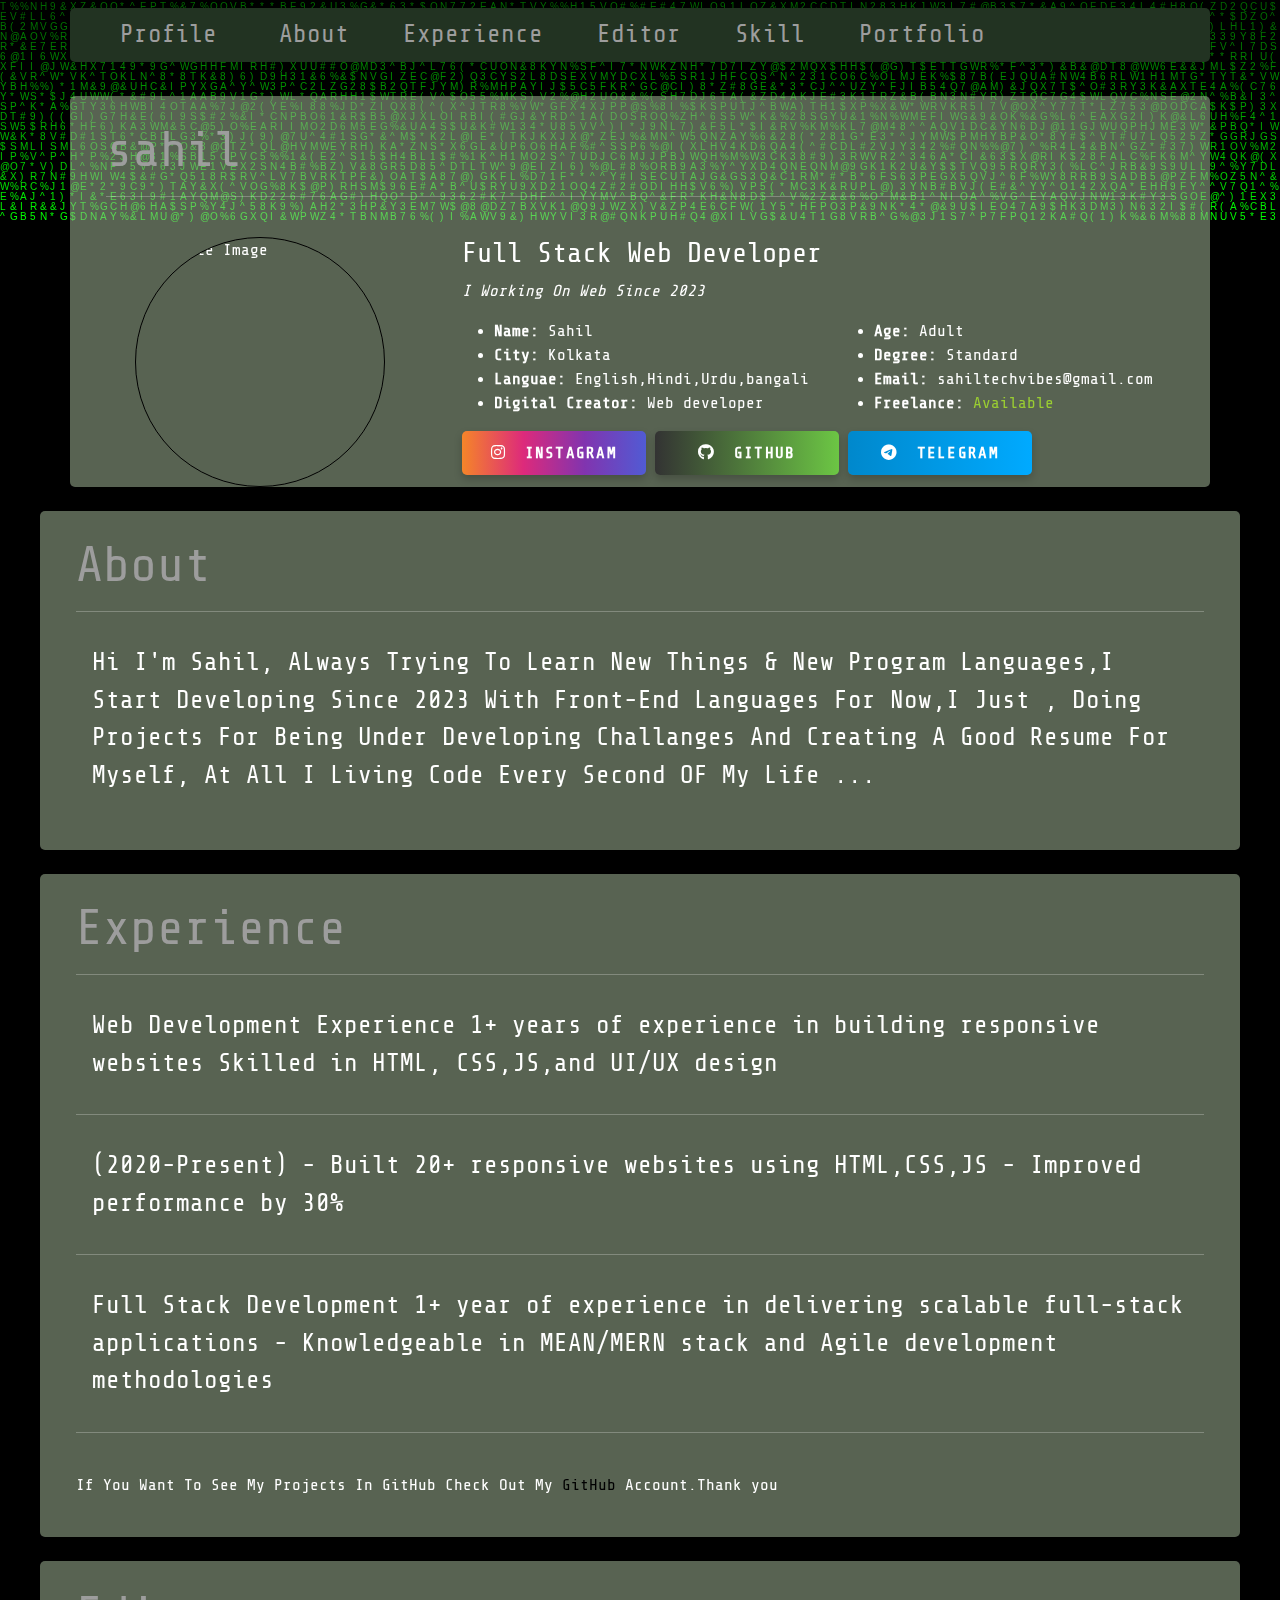
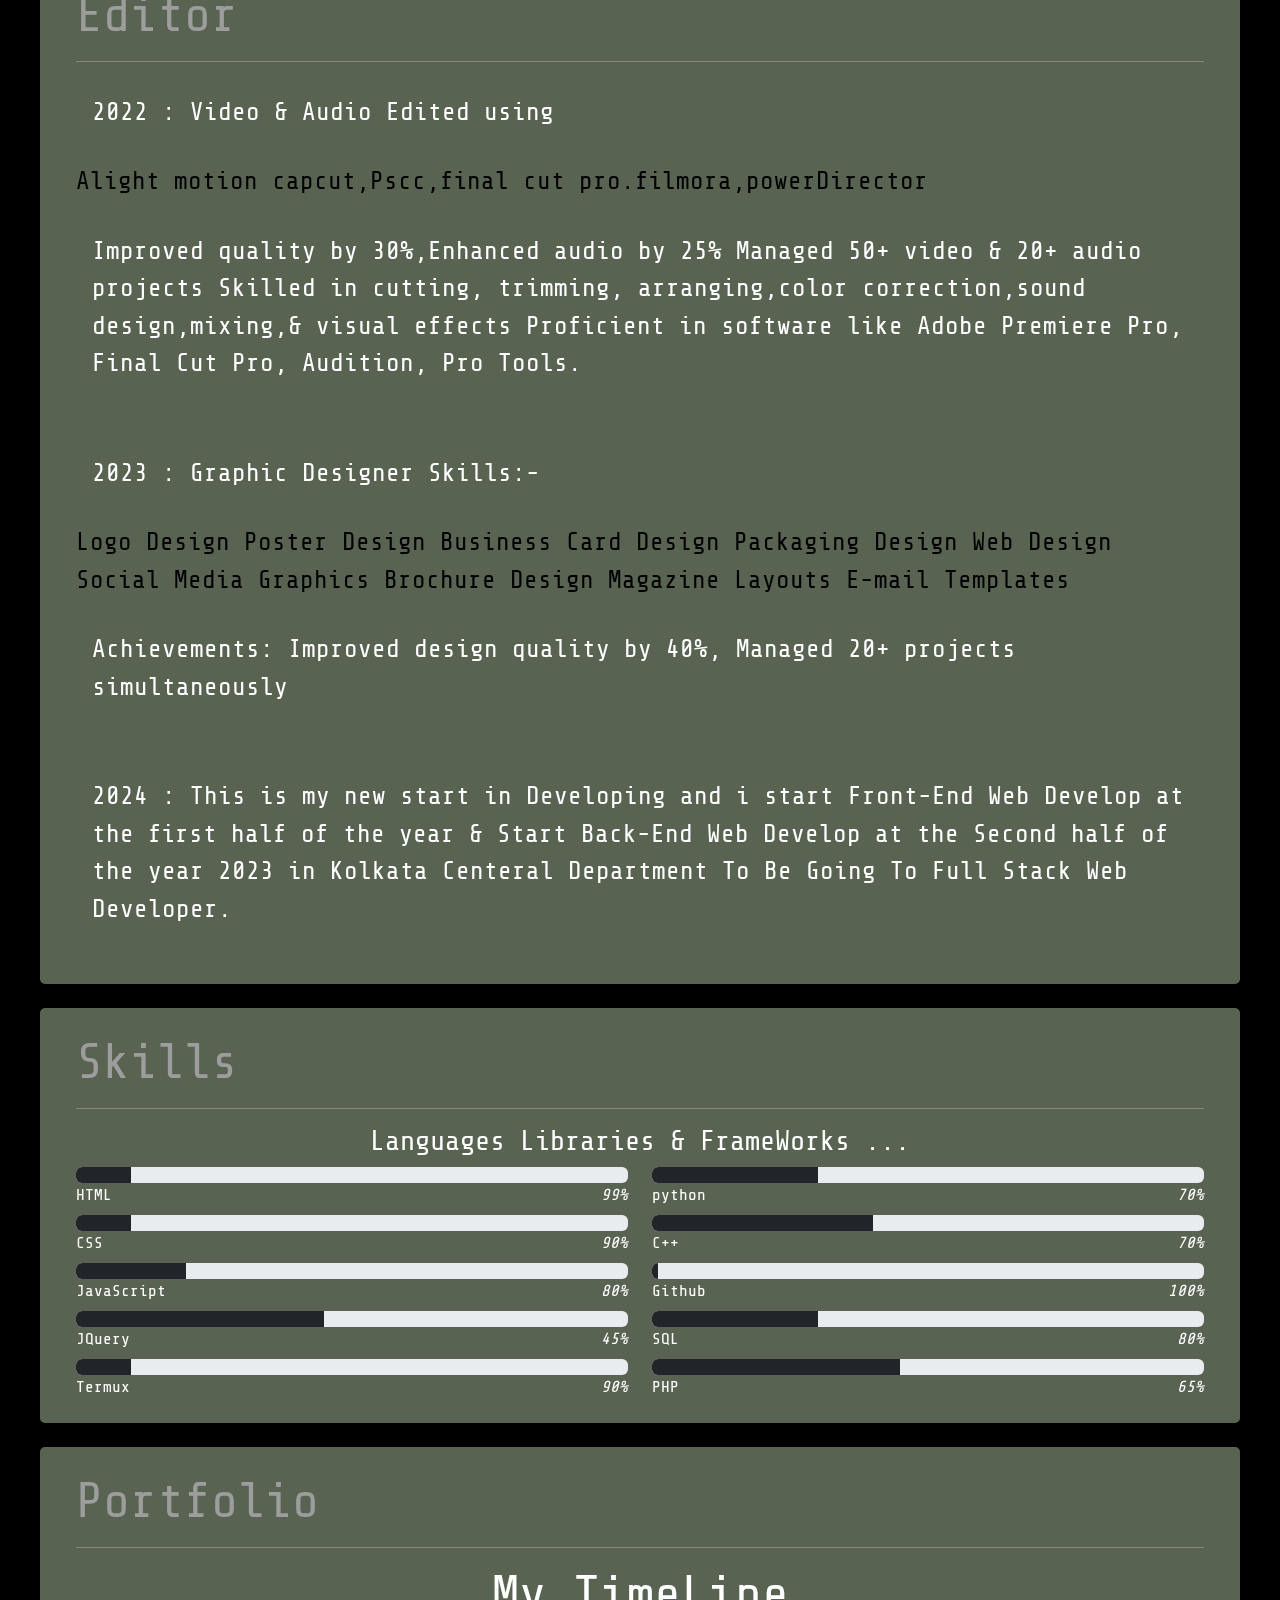
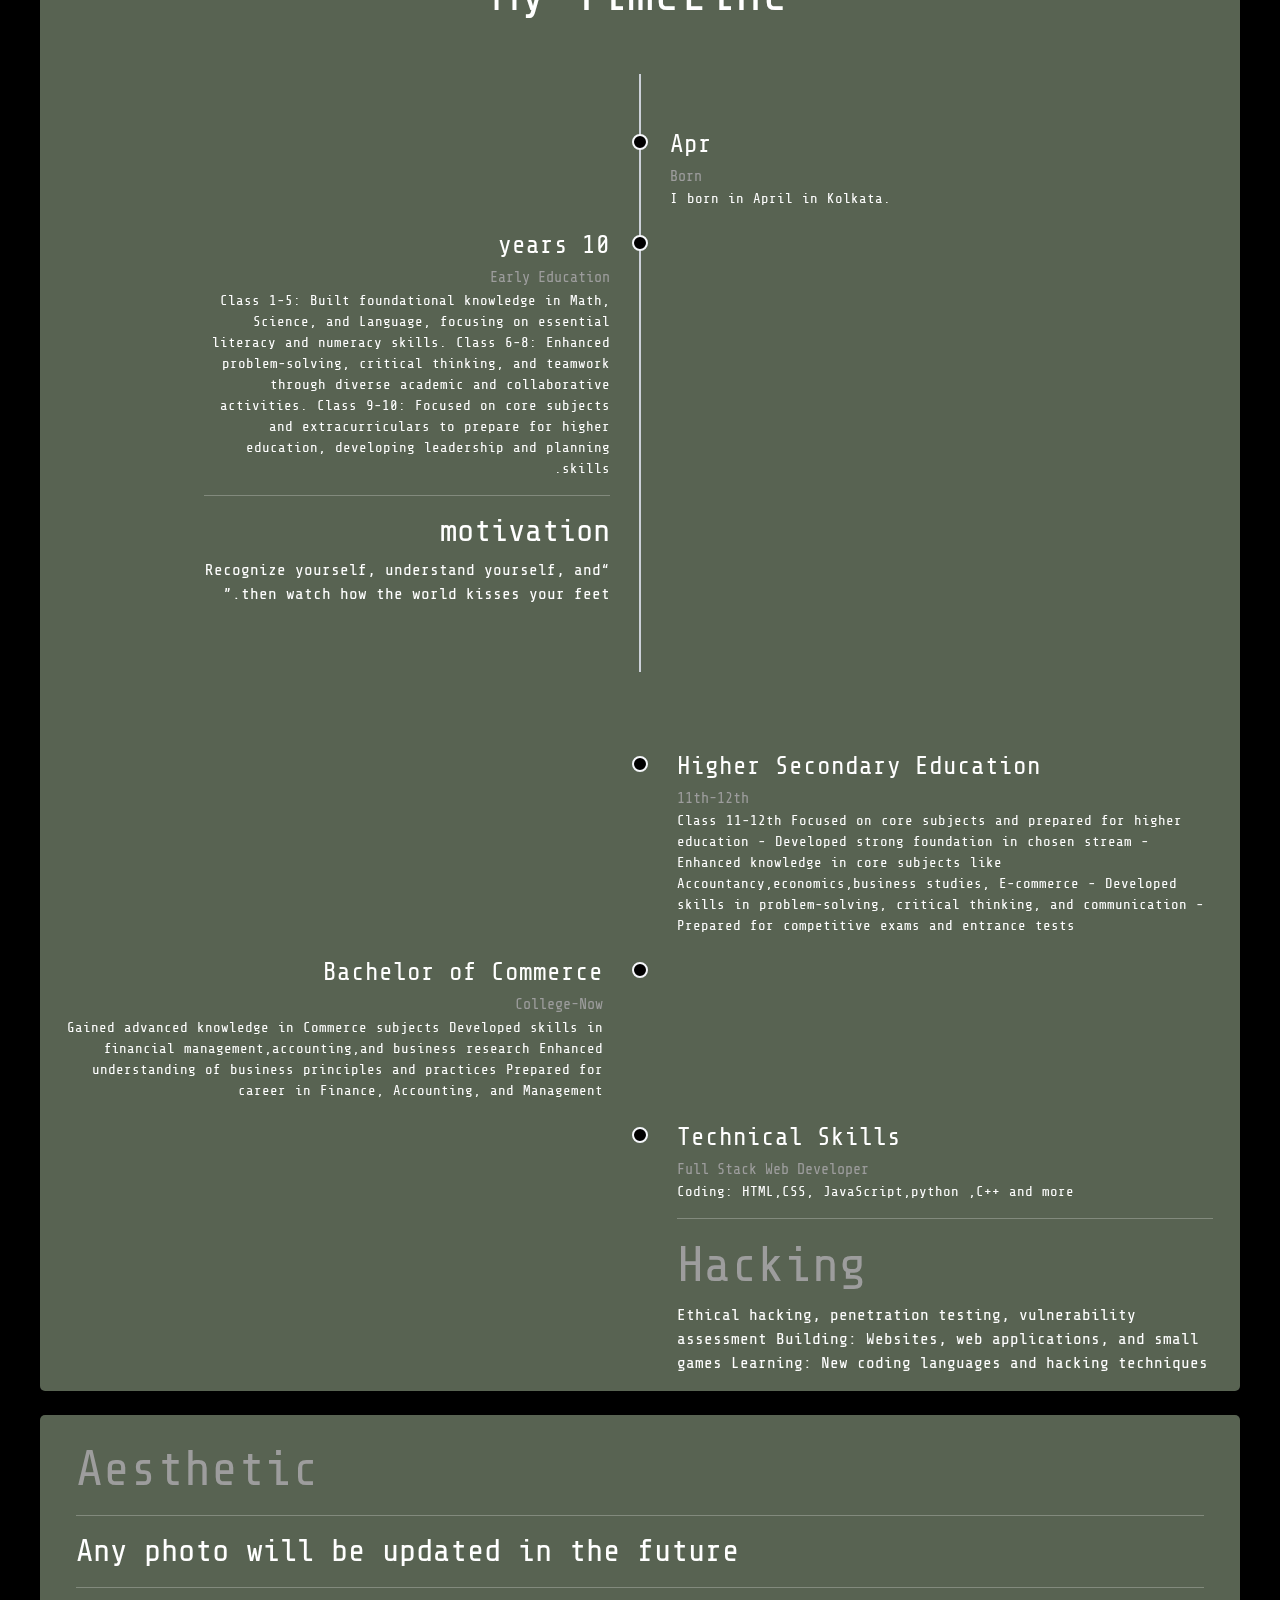
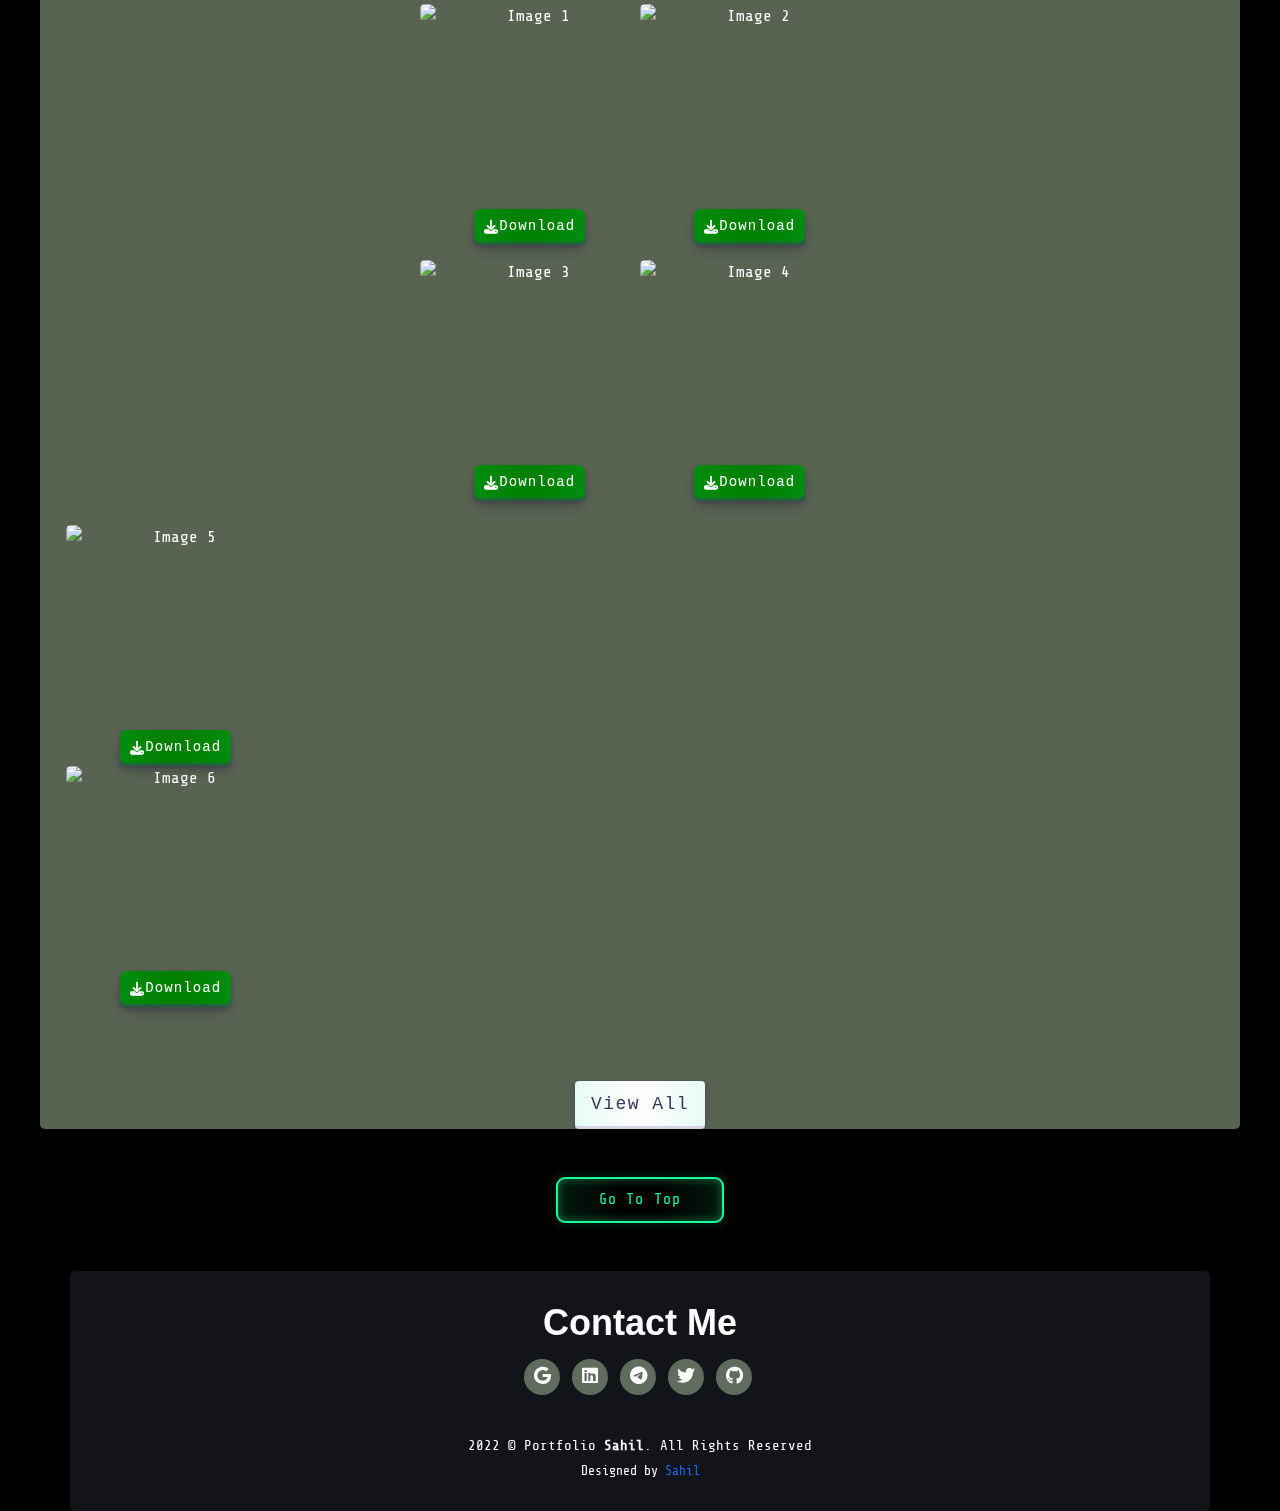
==== commit a8e8757a: "Update index.html" ====
--- a/index.html
+++ b/index.html
@@ -580,13 +580,13 @@
             <div class="gallery">
                 <div class="image-row">
                     <div class="image-item">
-                        <img src="e.jpg" alt="Image 1" onclick="openModal(this.src)">
+                        <img src="https://www.dropbox.com/scl/fi/grnt5n8egzilximgmqs0c/f455f93f1fb4b3a24b9478f41b2061e9.jpg?rlkey=hzaljia77wif9t7iplgivx4a9&st=6u6td1pp&dl=6" alt="Image 1" onclick="openModal(this.src)">
                         <button class="button-29" role="button" onclick="downloadImage('e.jpg')">
                             <i class="fas fa-download"></i> Download
                         </button>
                     </div>
                     <div class="image-item">
-                        <img src="q.jpg" alt="Image 2" onclick="openModal(this.src)">
+                        <img src="https://www.dropbox.com/scl/fi/zwqhzn7lb8vjkpu3xf4sq/657994861ea9f469fe5b5207276a780d.jpg?rlkey=9grx2kgyemszw8z5kftobyz0u&st=y8eqkg04&dl=7" alt="Image 2" onclick="openModal(this.src)">
                         <button class="button-29" role="button" onclick="downloadImage('q.jpg')">
                             <i class="fas fa-download"></i> Download
                         </button>
@@ -594,13 +594,13 @@
                 </div>
                 <div class="image-row">
                     <div class="image-item">
-                        <img src="q.jpg" alt="Image 3" onclick="openModal(this.src)">
+                        <img src="https://www.dropbox.com/scl/fi/itebhs41i22tcqlbnkb7z/b56af5484b5e952ab54e37176d7205ff.jpg?rlkey=6lboelk52qauioqhv36pg95c6&st=0204furr&dl=5" alt="Image 3" onclick="openModal(this.src)">
                         <button class="button-29" role="button" onclick="downloadImage('q.jpg')">
                             <i class="fas fa-download"></i> Download
                         </button>
                     </div>
                     <div class="image-item">
-                        <img src="q.jpg" alt="Image 4" onclick="openModal(this.src)">
+                        <img src="https://www.dropbox.com/scl/fi/cilk02po9lpx45lferb1a/ad4df0047c10200647ef2d52eead94a9.jpg?rlkey=4gb9any10c9ss1m6s64hmd0i8&st=mtk07nhb&dl=3" alt="Image 4" onclick="openModal(this.src)">
                         <button class="button-29" role="button" onclick="downloadImage('q.jpg')">
                             <i class="fas fa-download"></i> Download
                         </button>
@@ -617,7 +617,7 @@
         </button>
     </div>
     <div class="image-item">
-        <img src="q.jpg" alt="Image 6" onclick="openModal(this.src)">
+        <img src="https://www.dropbox.com/scl/fi/l3m3xz7yaiytey2ruwi2h/39e469049a15cdeda78c21aa537520e1.jpg?rlkey=aig0ors4cmlhw2mdelofb6o5y&st=pl7fzlo9&dl=2" alt="Image 6" onclick="openModal(this.src)">
         <button class="button-29" role="button" onclick="downloadImage('new_image_6.jpg')">
             <i class="fas fa-download"></i> Download
         </button>
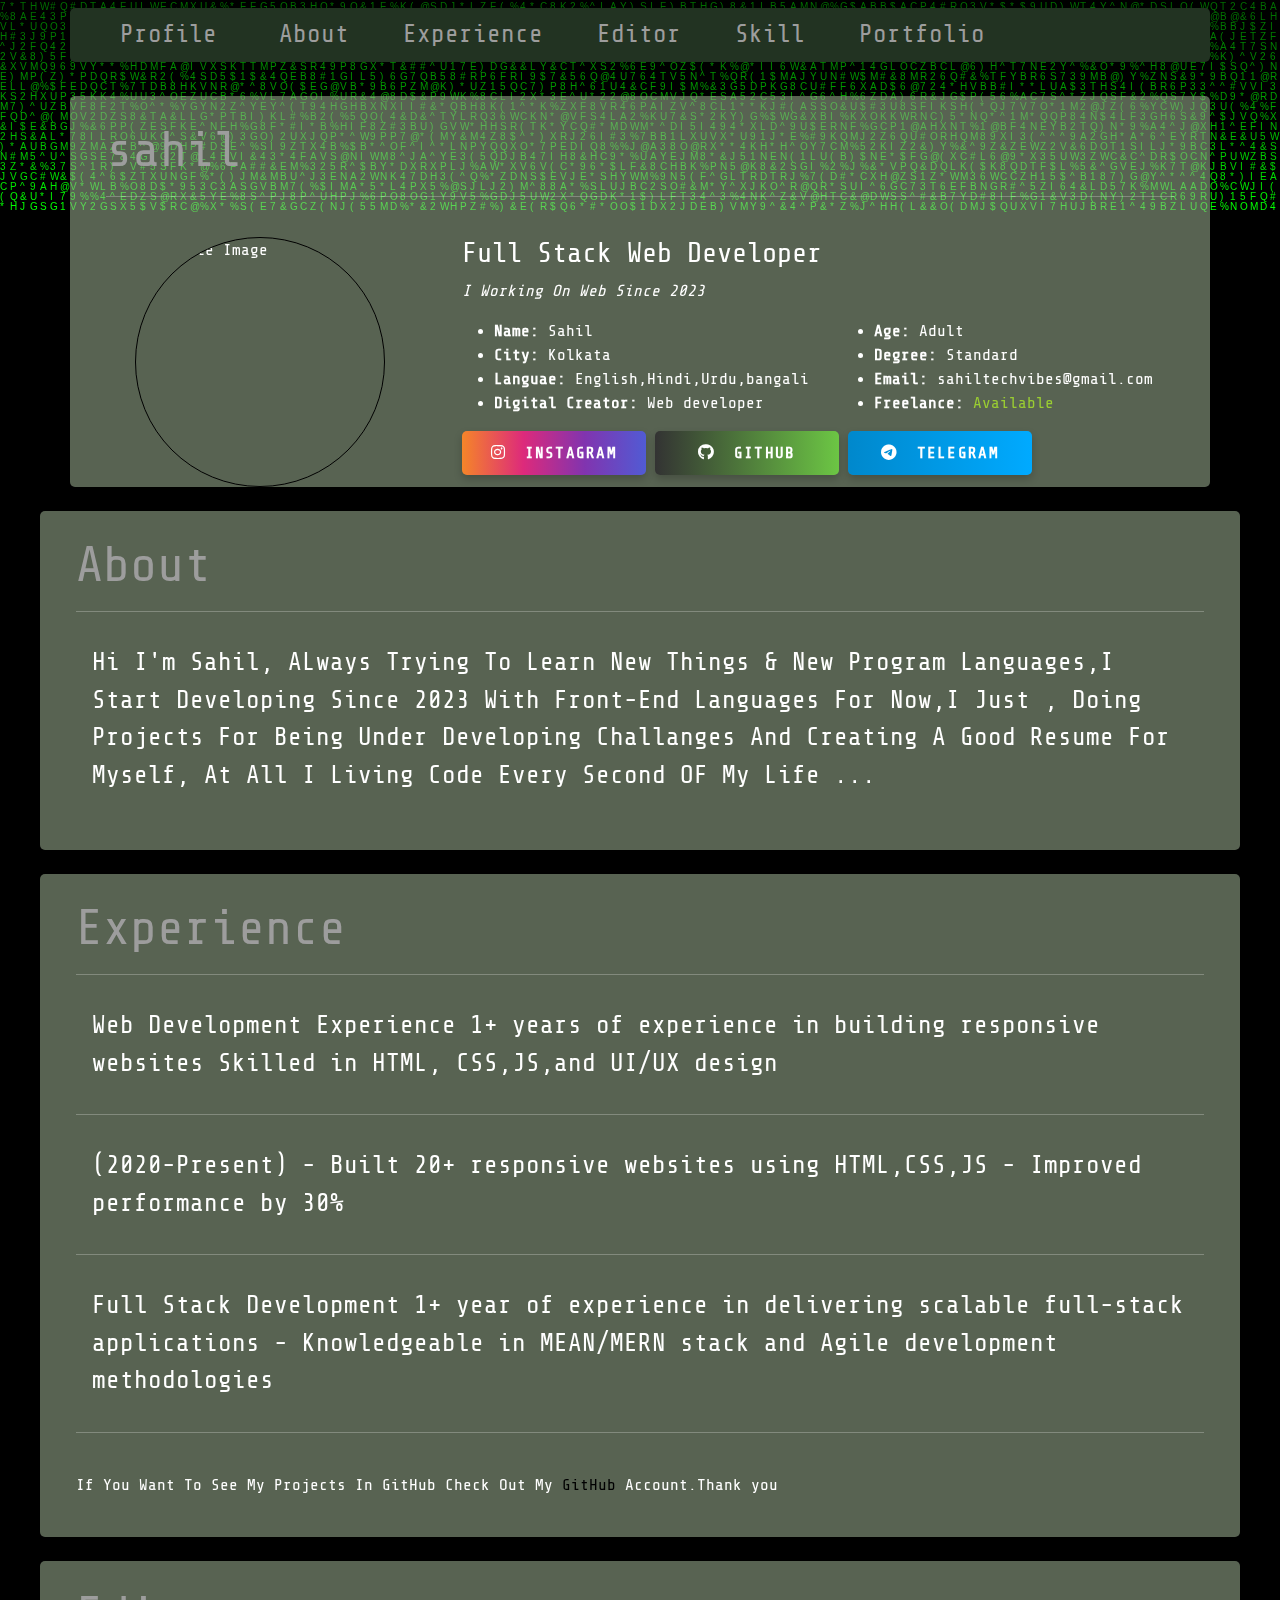
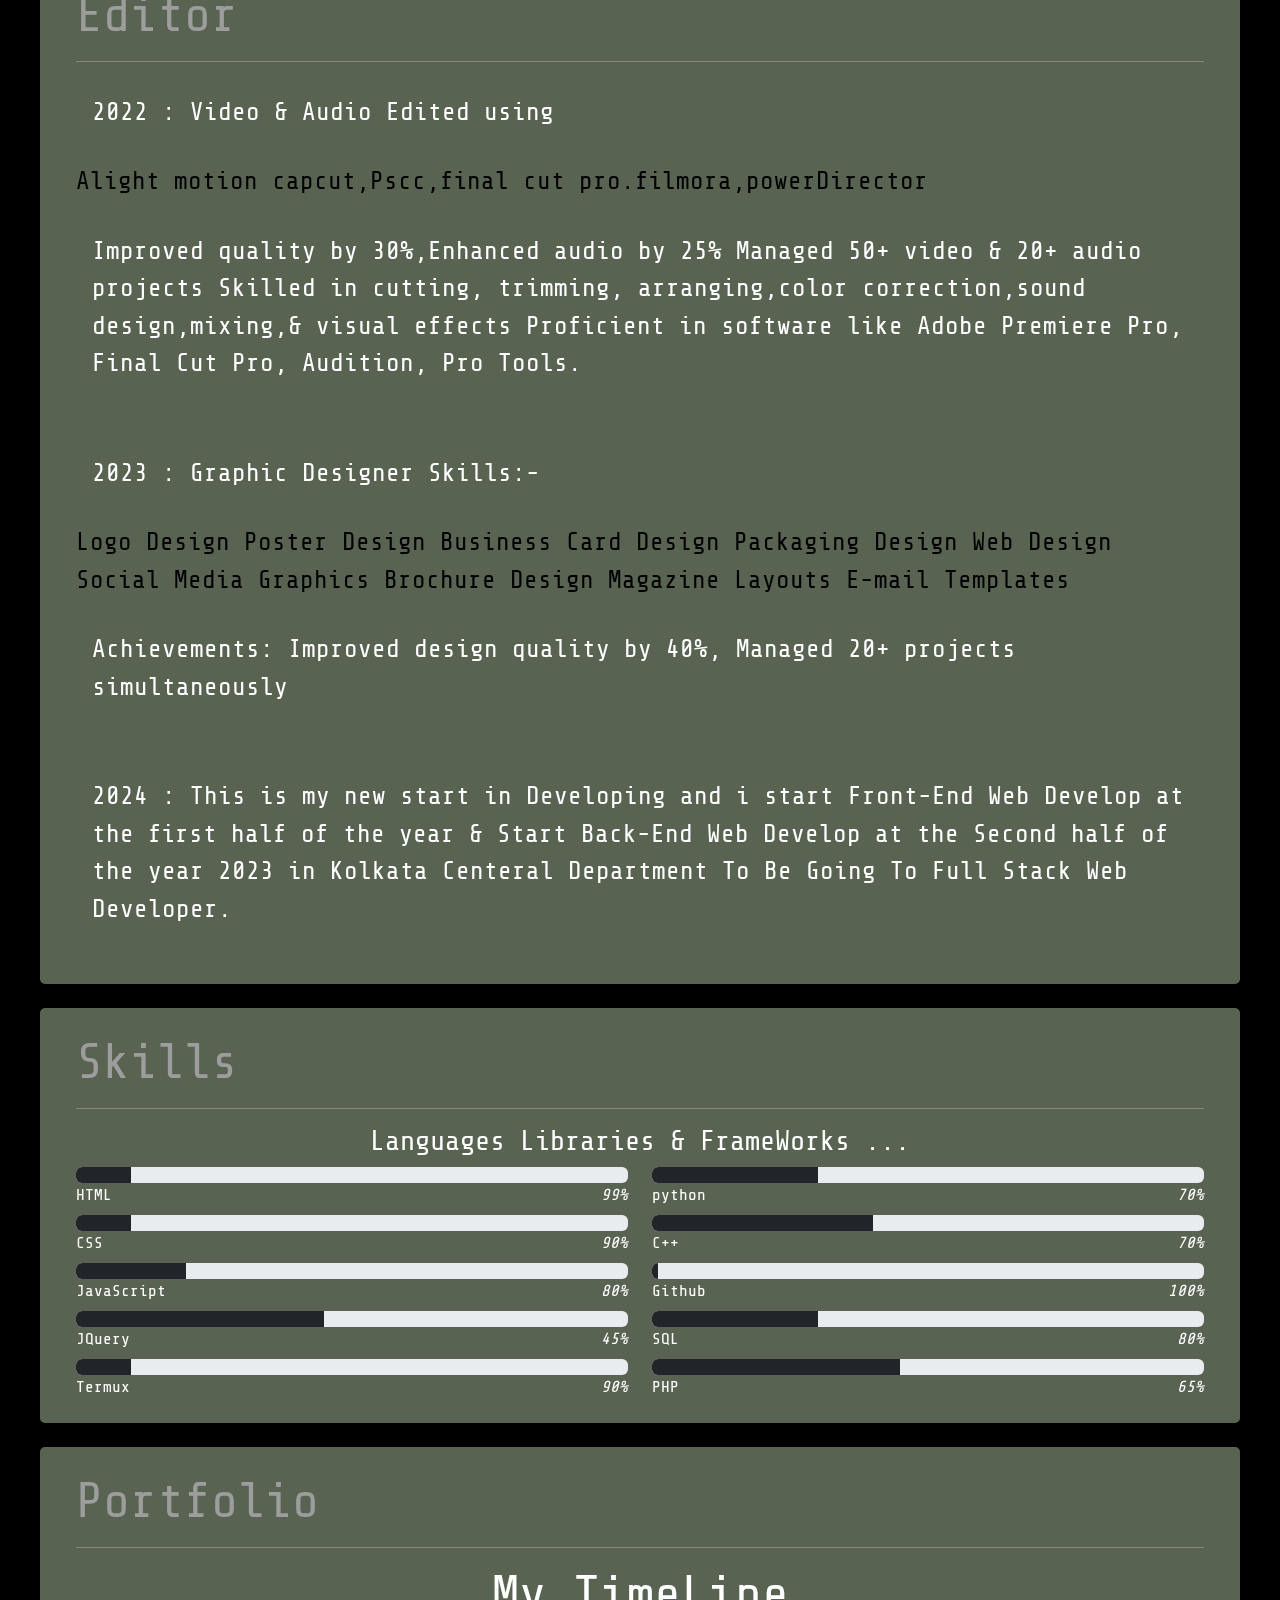
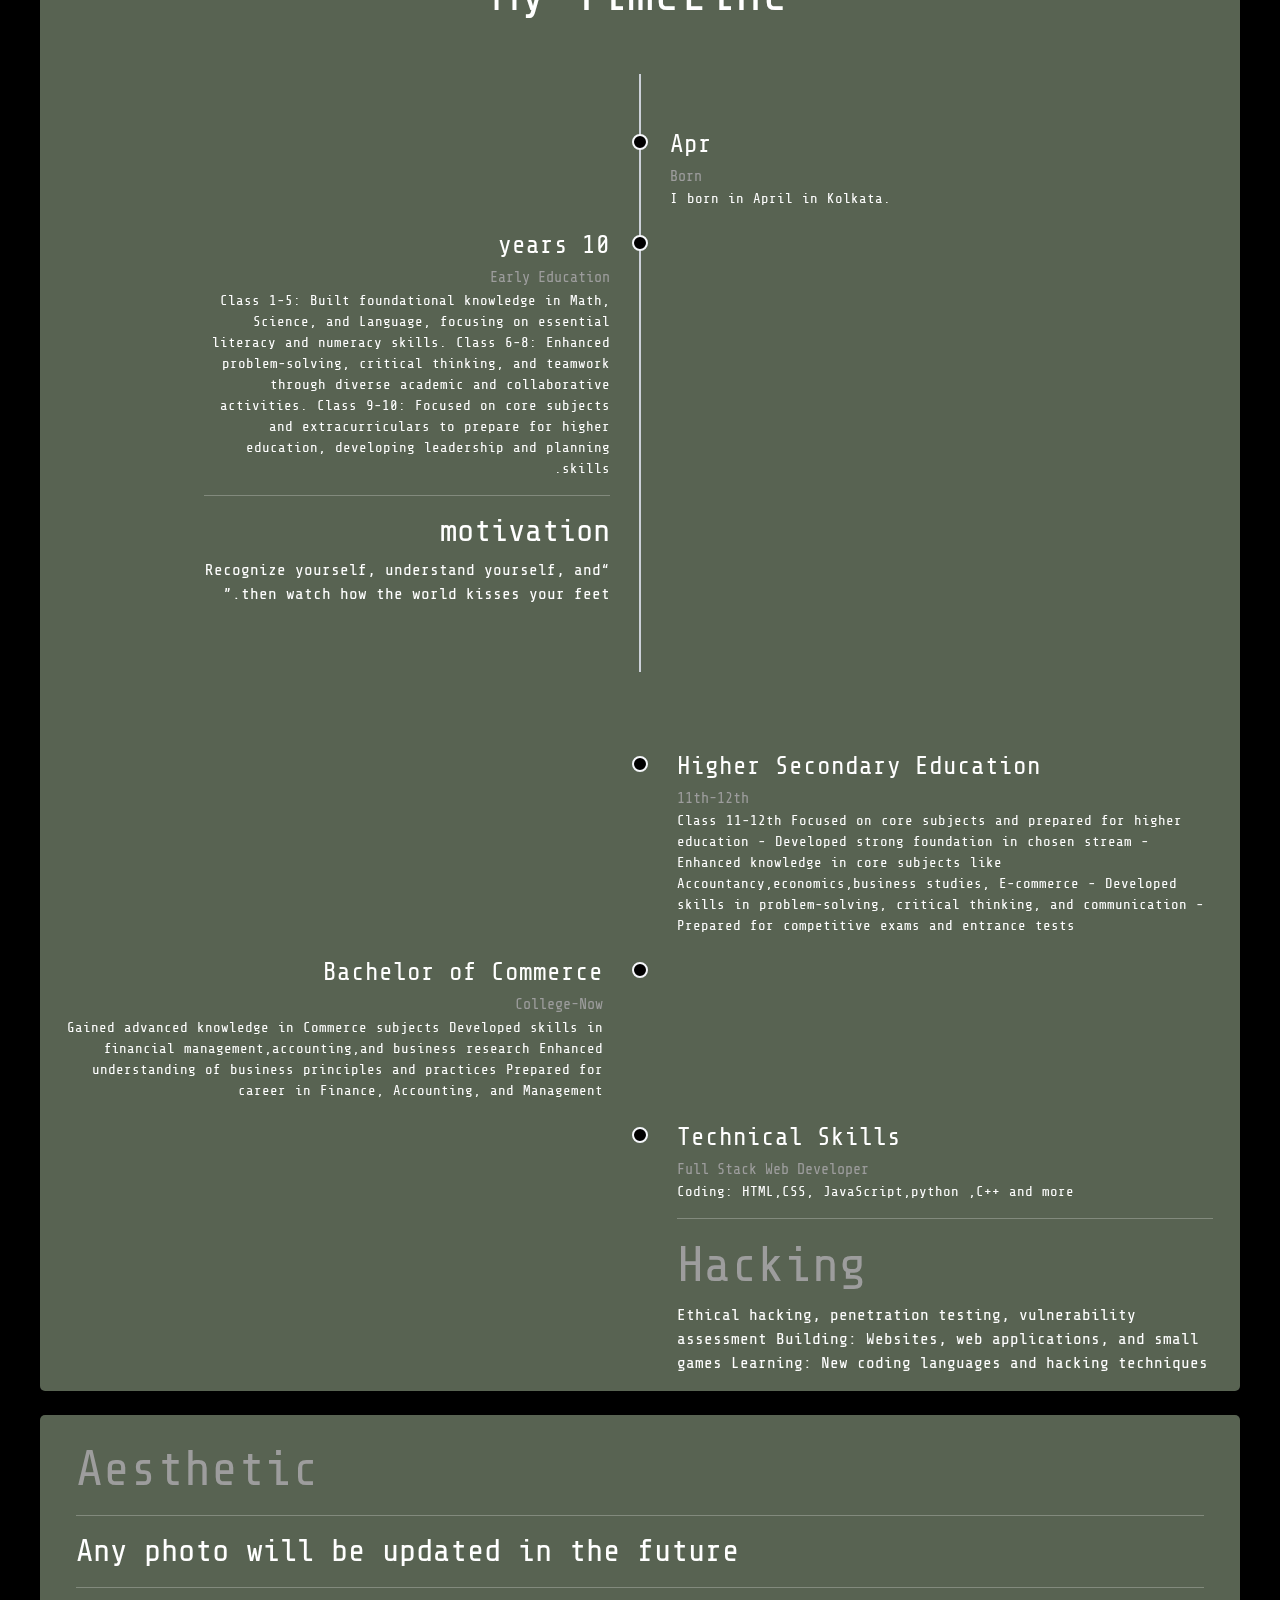
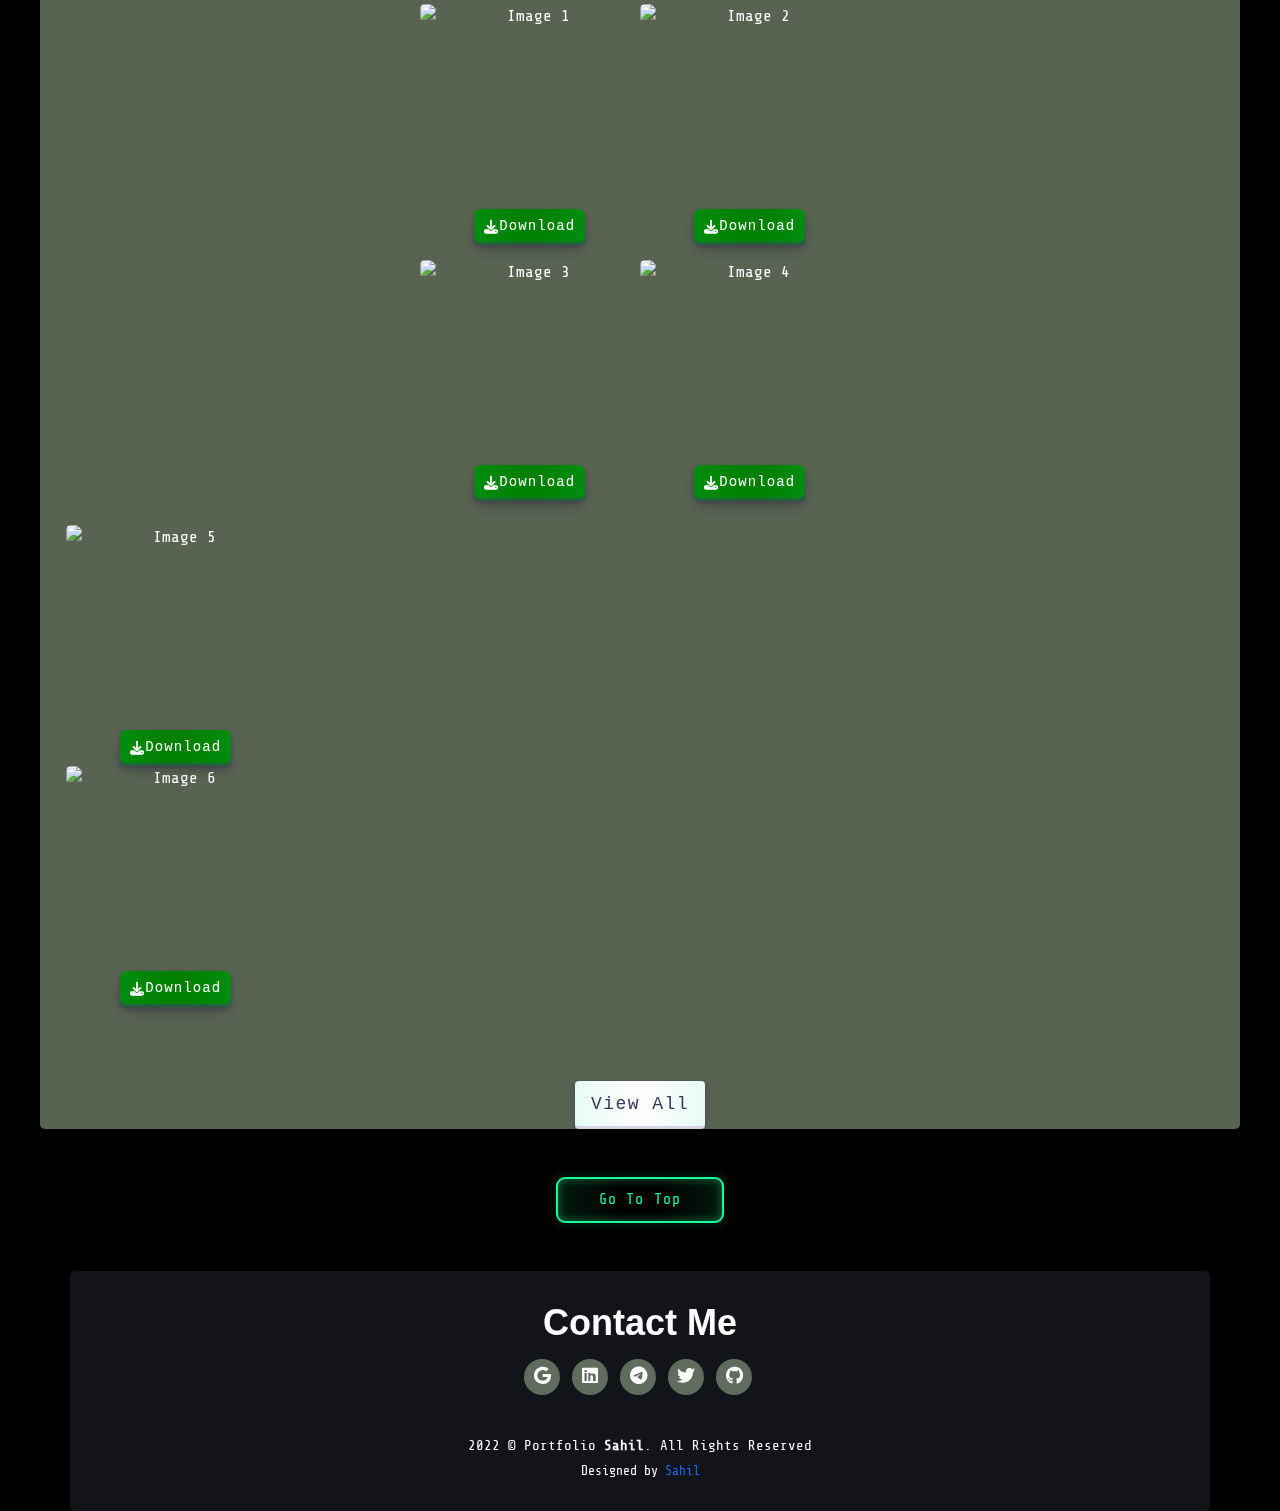
==== commit 376eeeb6: "Update index.html" ====
--- a/index.html
+++ b/index.html
@@ -580,13 +580,13 @@
             <div class="gallery">
                 <div class="image-row">
                     <div class="image-item">
-                        <img src="https://www.dropbox.com/scl/fi/grnt5n8egzilximgmqs0c/f455f93f1fb4b3a24b9478f41b2061e9.jpg?rlkey=hzaljia77wif9t7iplgivx4a9&st=6u6td1pp&dl=6" alt="Image 1" onclick="openModal(this.src)">
+                        <img src="https://www.dropbox.com/scl/fi/grnt5n8egzilximgmqs0c/f455f93f1fb4b3a24b9478f41b2061e9.jpg?rlkey=hzaljia77wif9t7iplgivx4a9&st=6u6td1pp&dl=1" alt="Image 1" onclick="openModal(this.src)">
                         <button class="button-29" role="button" onclick="downloadImage('e.jpg')">
                             <i class="fas fa-download"></i> Download
                         </button>
                     </div>
                     <div class="image-item">
-                        <img src="https://www.dropbox.com/scl/fi/zwqhzn7lb8vjkpu3xf4sq/657994861ea9f469fe5b5207276a780d.jpg?rlkey=9grx2kgyemszw8z5kftobyz0u&st=y8eqkg04&dl=7" alt="Image 2" onclick="openModal(this.src)">
+                        <img src="https://www.dropbox.com/scl/fi/zwqhzn7lb8vjkpu3xf4sq/657994861ea9f469fe5b5207276a780d.jpg?rlkey=9grx2kgyemszw8z5kftobyz0u&st=y8eqkg04&dl=1" alt="Image 2" onclick="openModal(this.src)">
                         <button class="button-29" role="button" onclick="downloadImage('q.jpg')">
                             <i class="fas fa-download"></i> Download
                         </button>
@@ -594,13 +594,13 @@
                 </div>
                 <div class="image-row">
                     <div class="image-item">
-                        <img src="https://www.dropbox.com/scl/fi/itebhs41i22tcqlbnkb7z/b56af5484b5e952ab54e37176d7205ff.jpg?rlkey=6lboelk52qauioqhv36pg95c6&st=0204furr&dl=5" alt="Image 3" onclick="openModal(this.src)">
+                        <img src="https://www.dropbox.com/scl/fi/itebhs41i22tcqlbnkb7z/b56af5484b5e952ab54e37176d7205ff.jpg?rlkey=6lboelk52qauioqhv36pg95c6&st=0204furr&dl=1" alt="Image 3" onclick="openModal(this.src)">
                         <button class="button-29" role="button" onclick="downloadImage('q.jpg')">
                             <i class="fas fa-download"></i> Download
                         </button>
                     </div>
                     <div class="image-item">
-                        <img src="https://www.dropbox.com/scl/fi/cilk02po9lpx45lferb1a/ad4df0047c10200647ef2d52eead94a9.jpg?rlkey=4gb9any10c9ss1m6s64hmd0i8&st=mtk07nhb&dl=3" alt="Image 4" onclick="openModal(this.src)">
+                        <img src="https://www.dropbox.com/scl/fi/cilk02po9lpx45lferb1a/ad4df0047c10200647ef2d52eead94a9.jpg?rlkey=4gb9any10c9ss1m6s64hmd0i8&st=mtk07nhb&dl=1" alt="Image 4" onclick="openModal(this.src)">
                         <button class="button-29" role="button" onclick="downloadImage('q.jpg')">
                             <i class="fas fa-download"></i> Download
                         </button>
@@ -617,7 +617,7 @@
         </button>
     </div>
     <div class="image-item">
-        <img src="https://www.dropbox.com/scl/fi/l3m3xz7yaiytey2ruwi2h/39e469049a15cdeda78c21aa537520e1.jpg?rlkey=aig0ors4cmlhw2mdelofb6o5y&st=pl7fzlo9&dl=2" alt="Image 6" onclick="openModal(this.src)">
+        <img src="https://www.dropbox.com/scl/fi/l3m3xz7yaiytey2ruwi2h/39e469049a15cdeda78c21aa537520e1.jpg?rlkey=aig0ors4cmlhw2mdelofb6o5y&st=pl7fzlo9&dl=1" alt="Image 6" onclick="openModal(this.src)">
         <button class="button-29" role="button" onclick="downloadImage('new_image_6.jpg')">
             <i class="fas fa-download"></i> Download
         </button>
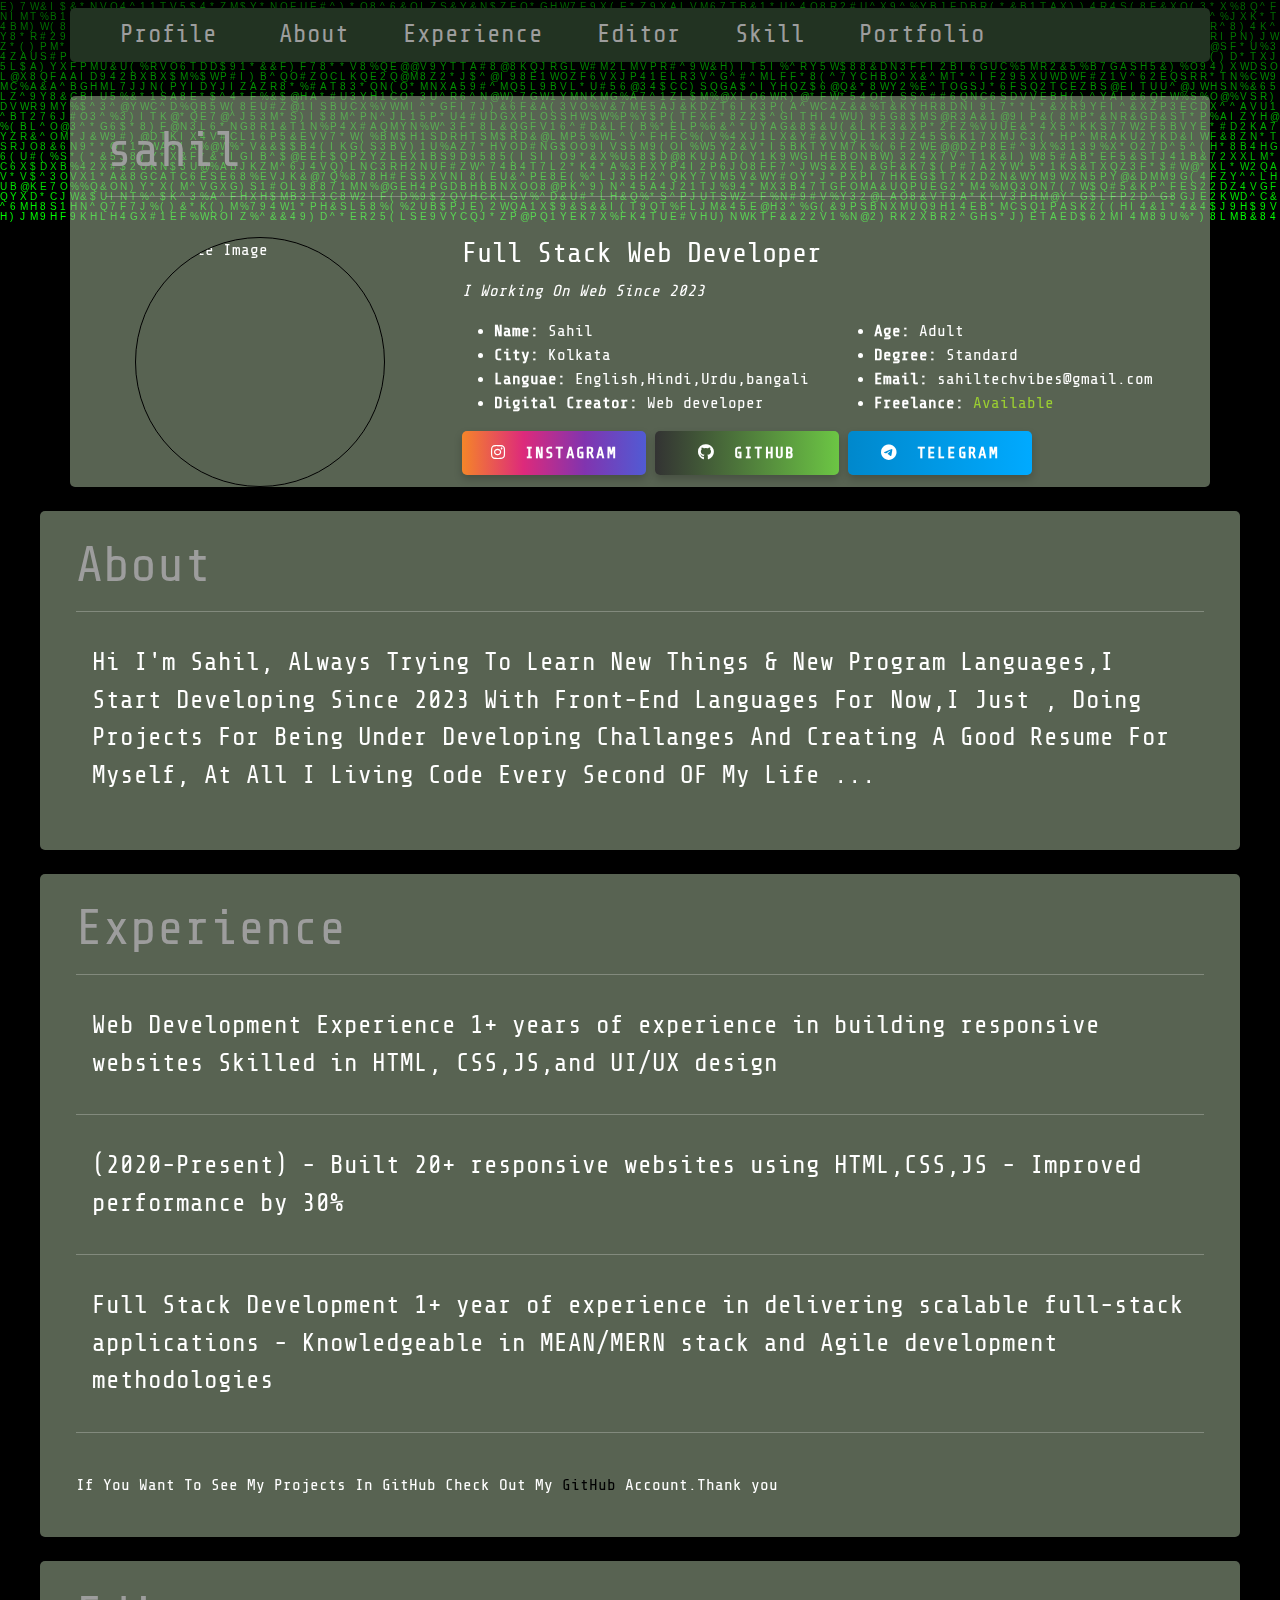
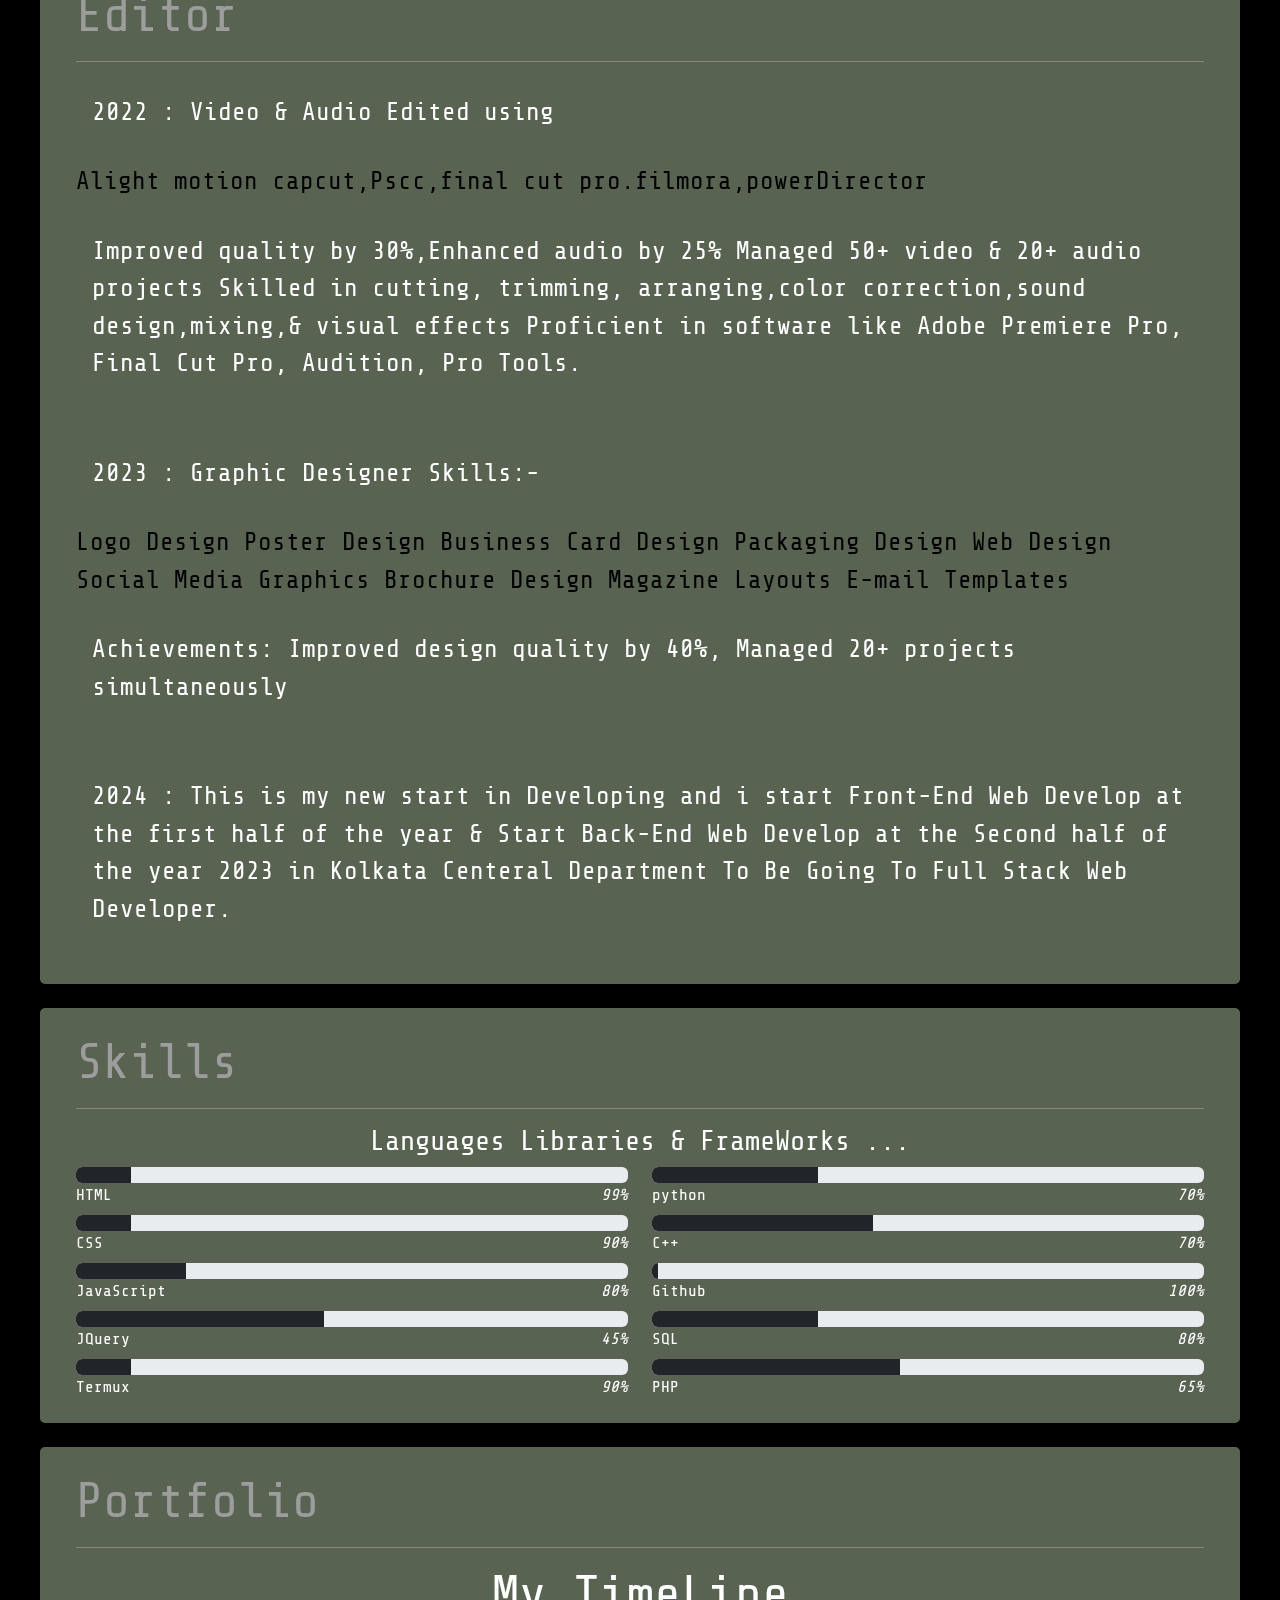
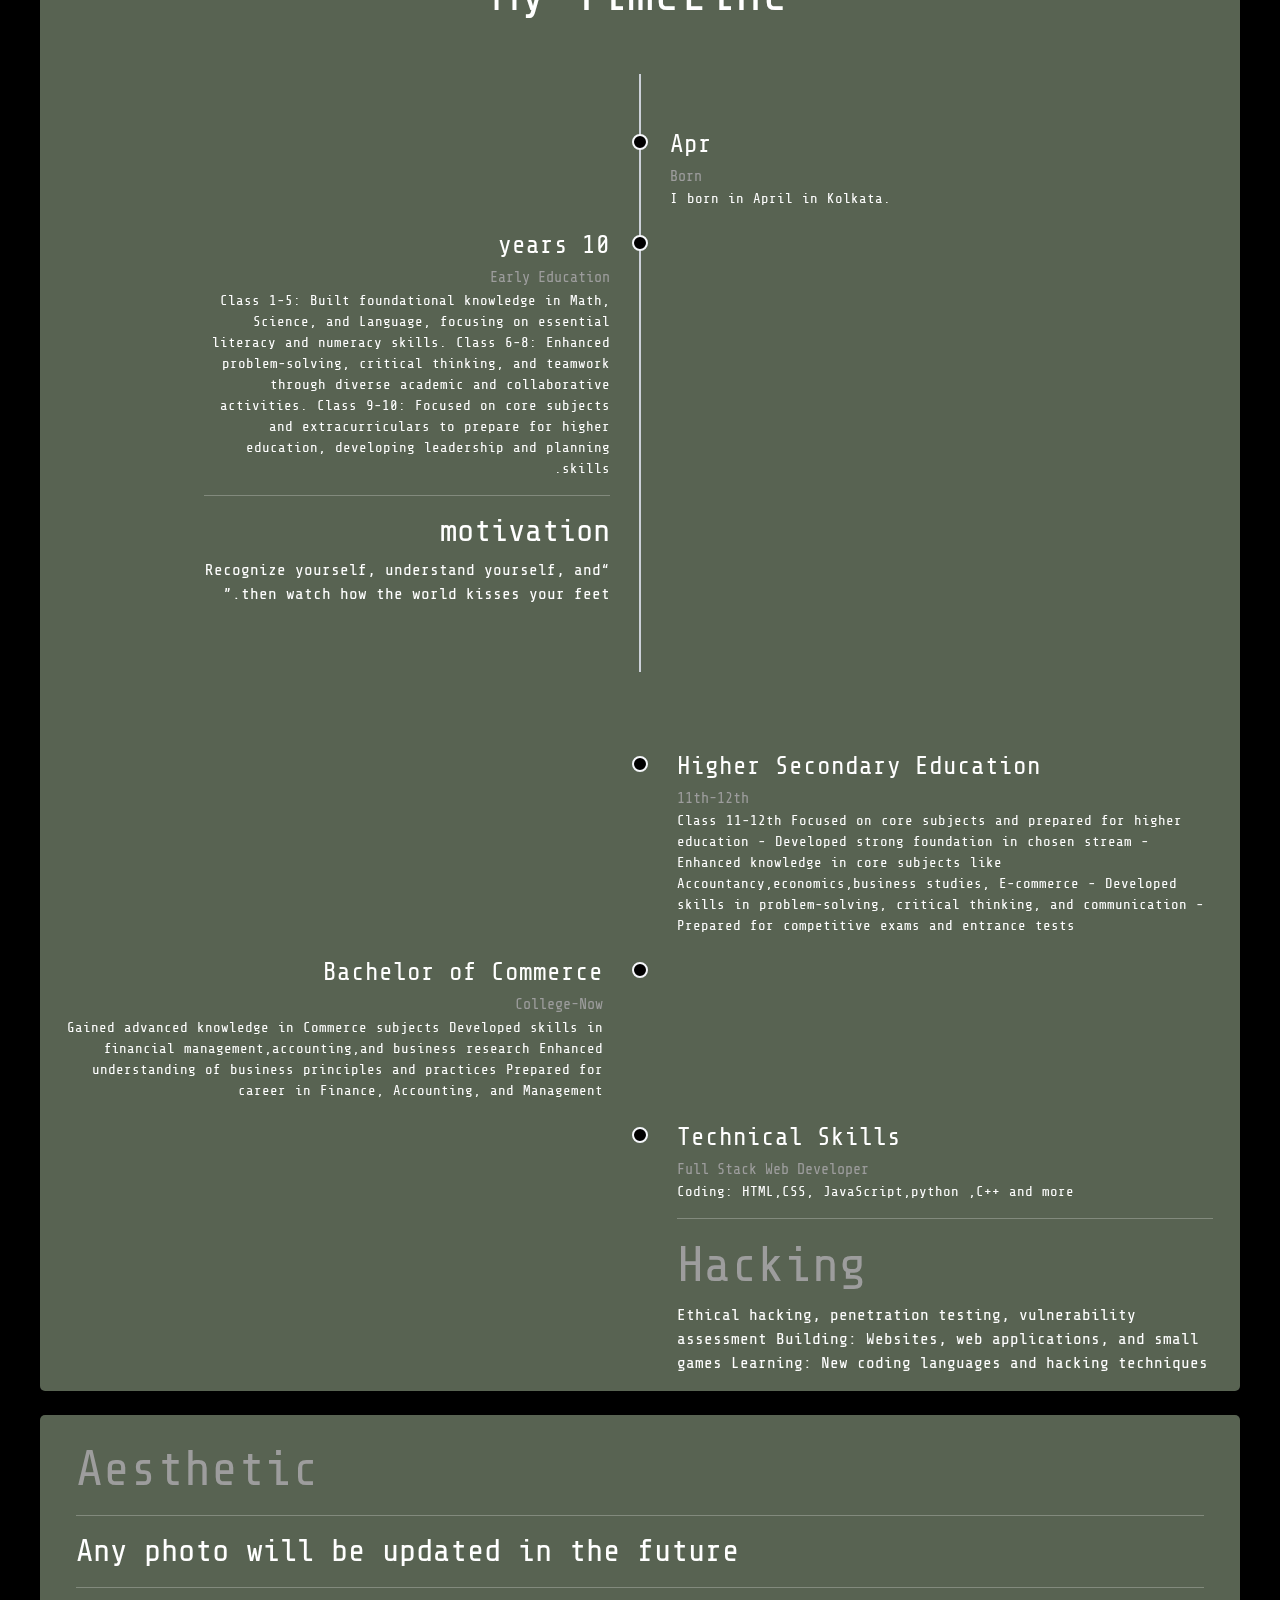
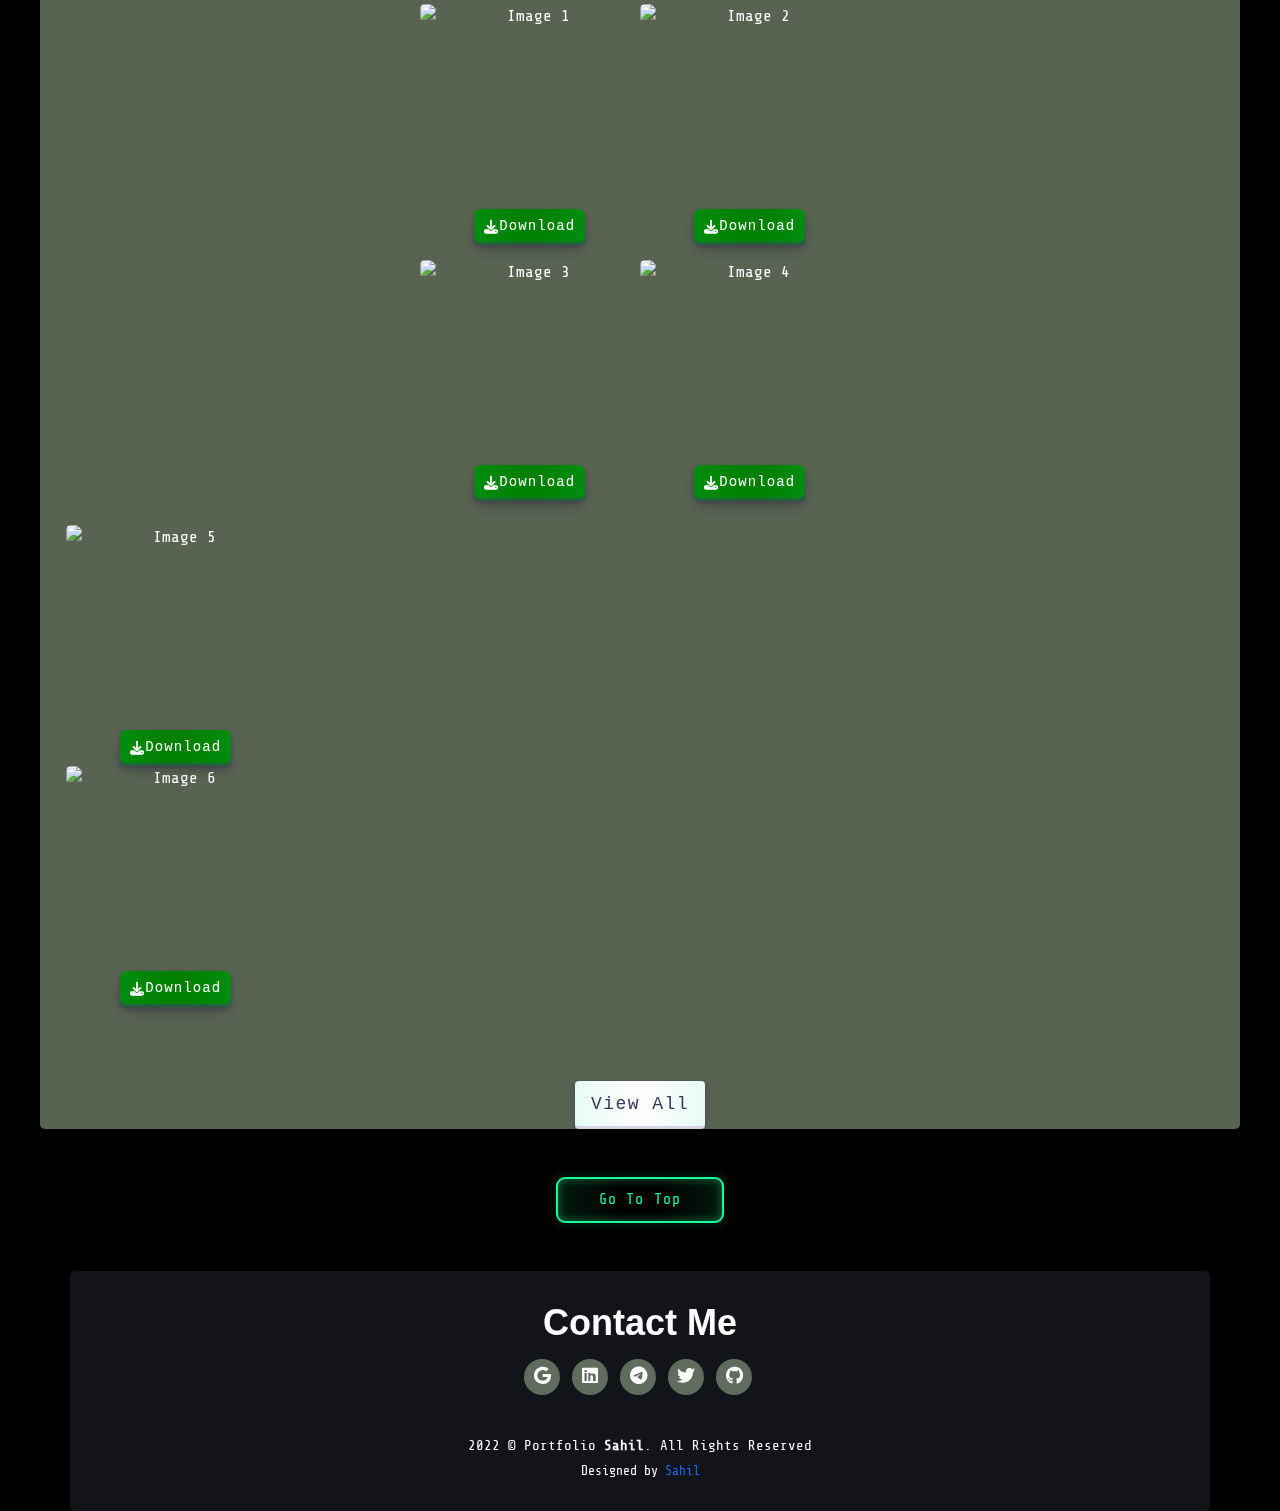
==== commit 22bd0811: "Update index.html" ====
--- a/index.html
+++ b/index.html
@@ -611,13 +611,13 @@
             
             <div class="image-row">
     <div class="image-item">
-        <img src="https://www.dropbox.com/scl/fi/jdikth6mrulyauwaj5d4q/d666685474dd91a6c5a7b0a329da3346.jpg?rlkey=k3zxmbbqihd00br54qifjyg8h&st=hrcd9g03&dl=1" alt="Image 5" onclick="openModal(this.src)">
+        <img src="https://www.dropbox.com/scl/fi/cilk02po9lpx45lferb1a/ad4df0047c10200647ef2d52eead94a9.jpg?rlkey=4gb9any10c9ss1m6s64hmd0i8&st=49b5chwk&dl=1" alt="Image 5" onclick="openModal(this.src)">
         <button class="button-29" role="button" onclick="downloadImage('e.jpg')">
             <i class="fas fa-download"></i> Download
         </button>
     </div>
     <div class="image-item">
-        <img src="https://www.dropbox.com/scl/fi/l3m3xz7yaiytey2ruwi2h/39e469049a15cdeda78c21aa537520e1.jpg?rlkey=aig0ors4cmlhw2mdelofb6o5y&st=pl7fzlo9&dl=1" alt="Image 6" onclick="openModal(this.src)">
+        <img src="https://www.dropbox.com/scl/fi/itebhs41i22tcqlbnkb7z/b56af5484b5e952ab54e37176d7205ff.jpg?rlkey=6lboelk52qauioqhv36pg95c6&st=ghecsf0v&dl=1" alt="Image 6" onclick="openModal(this.src)">
         <button class="button-29" role="button" onclick="downloadImage('new_image_6.jpg')">
             <i class="fas fa-download"></i> Download
         </button>
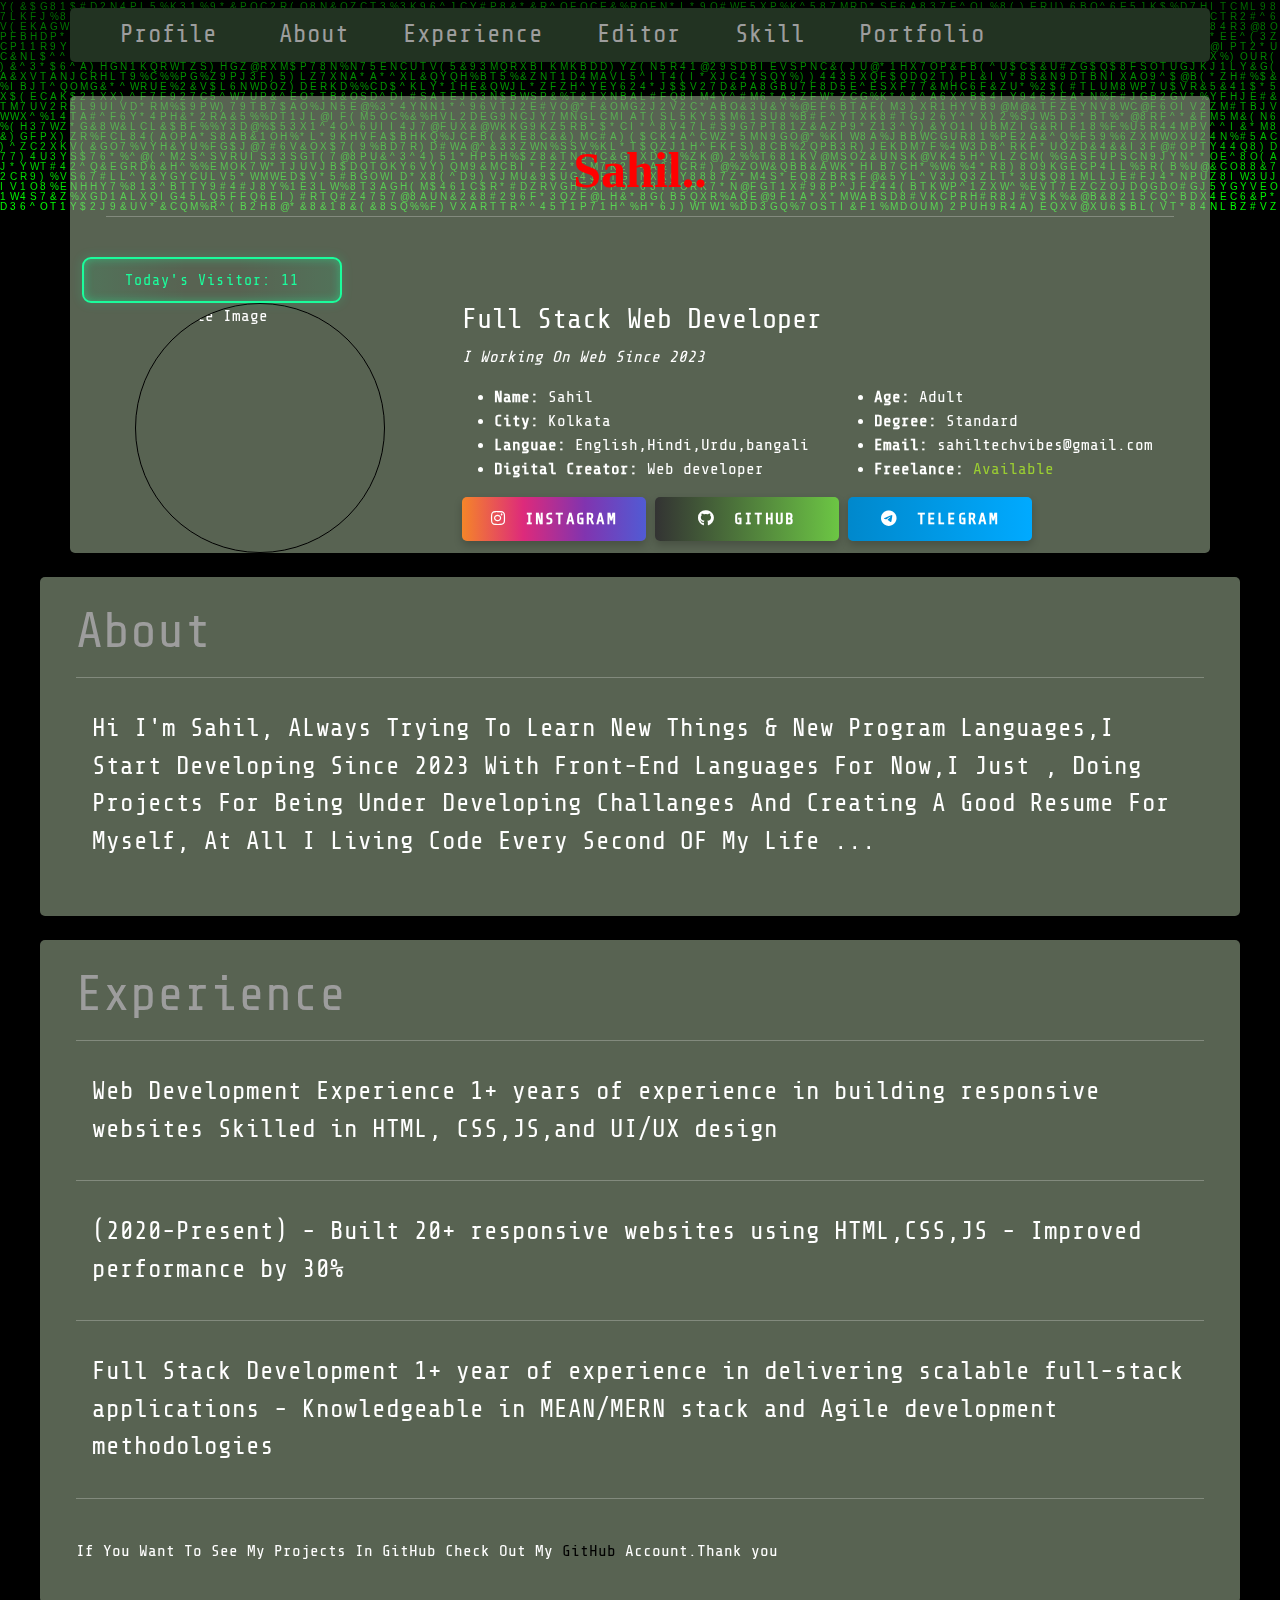
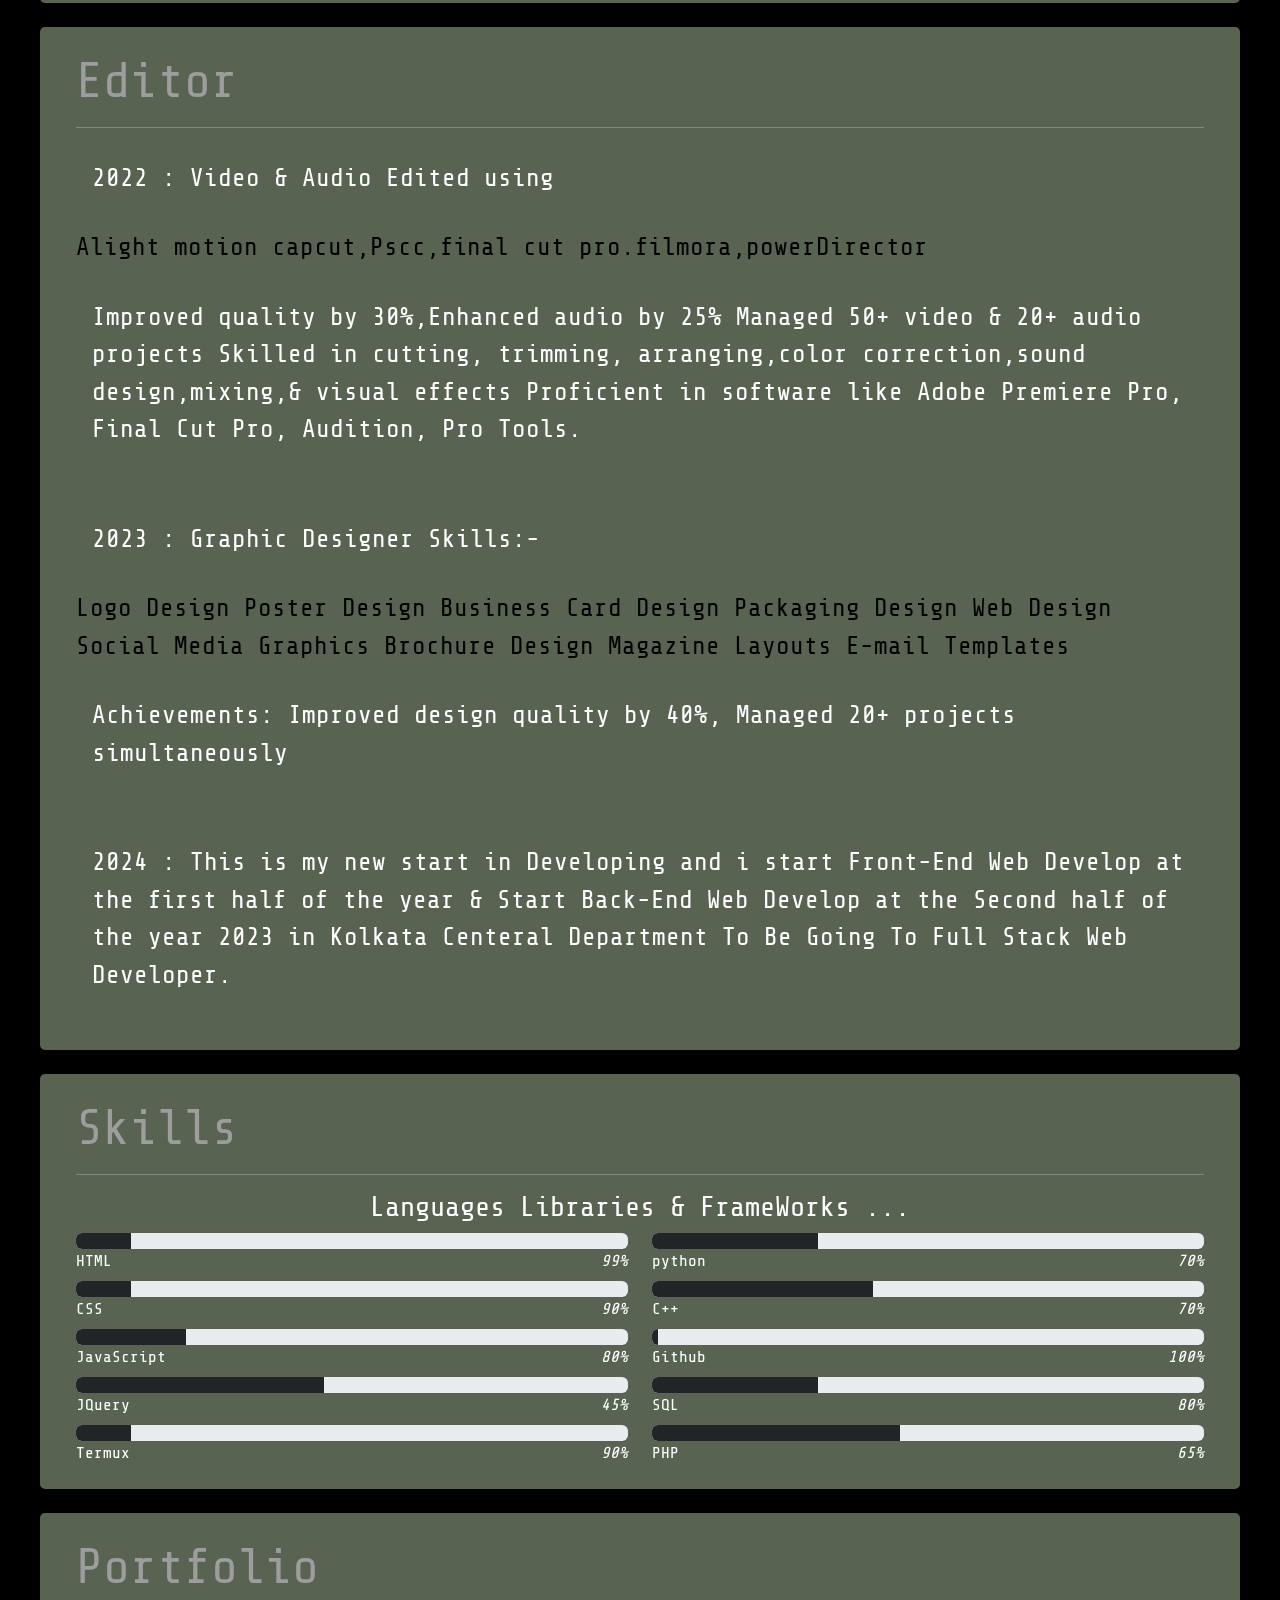
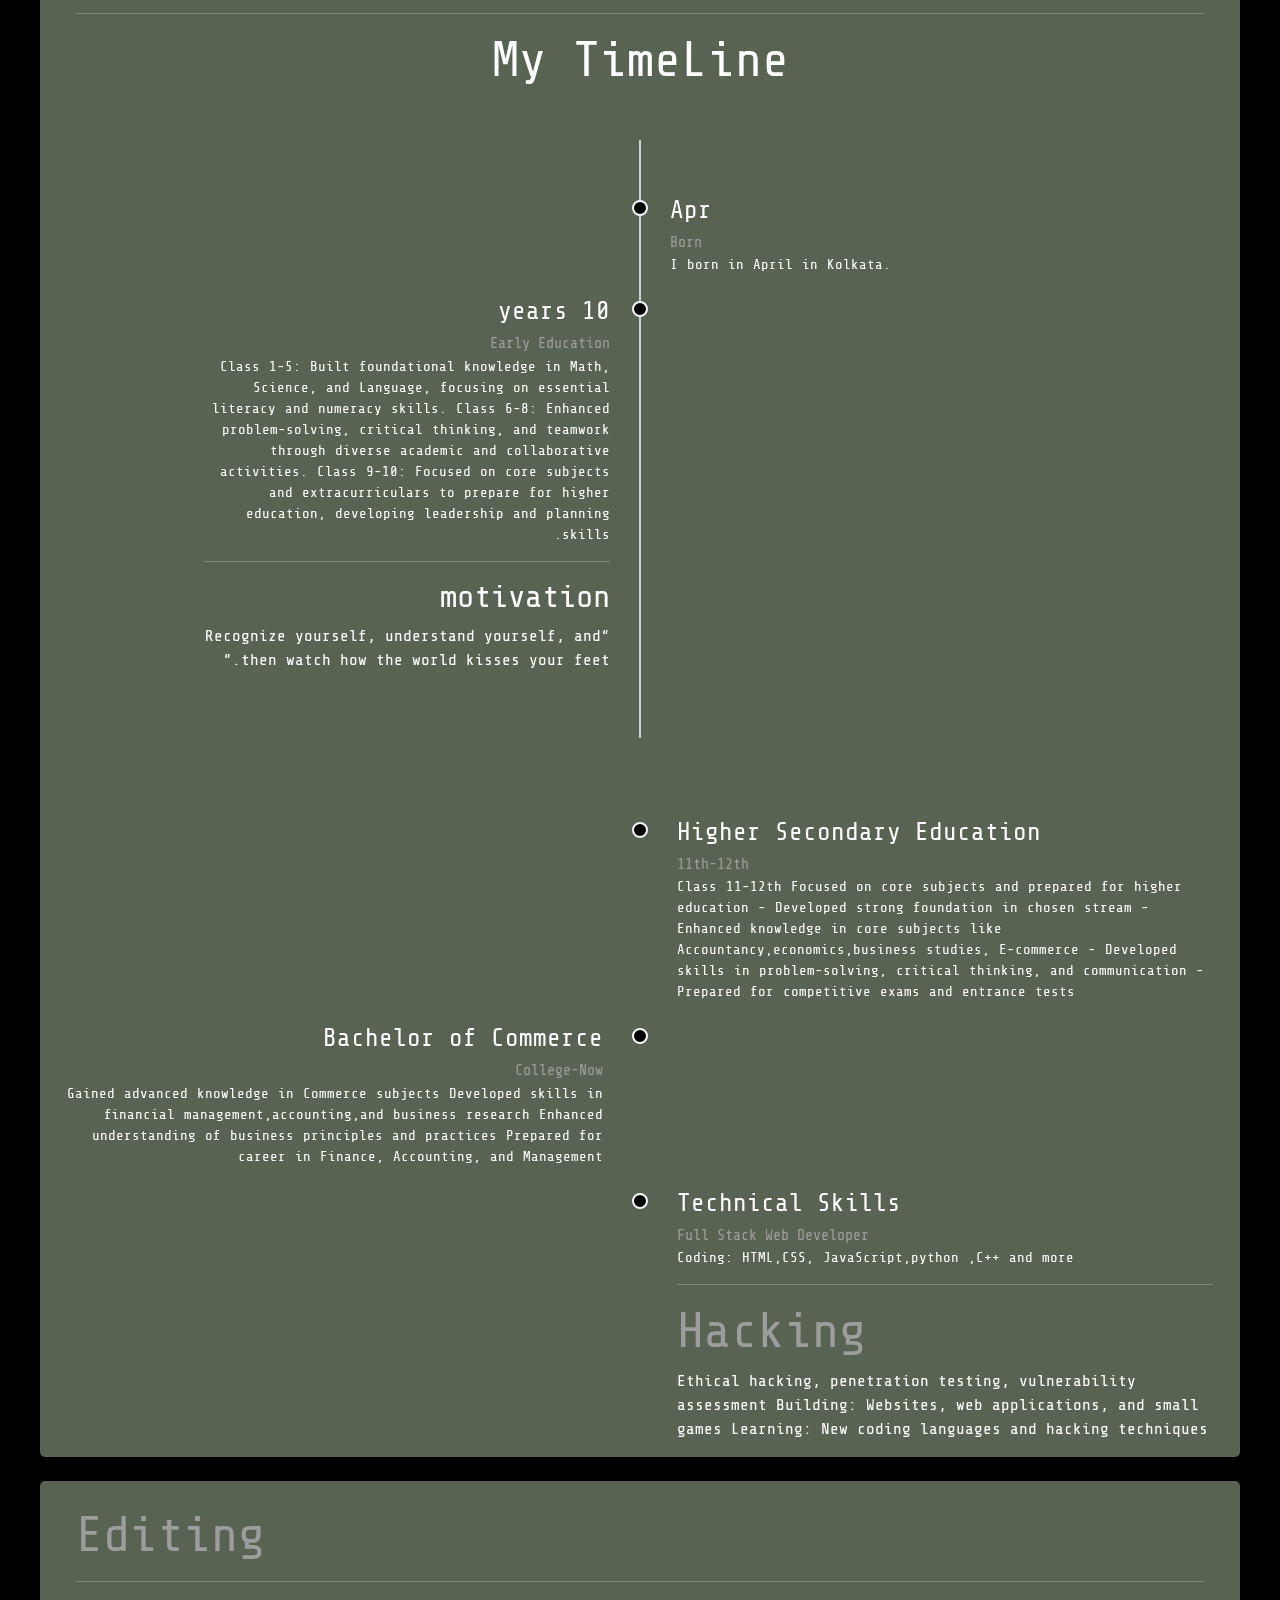
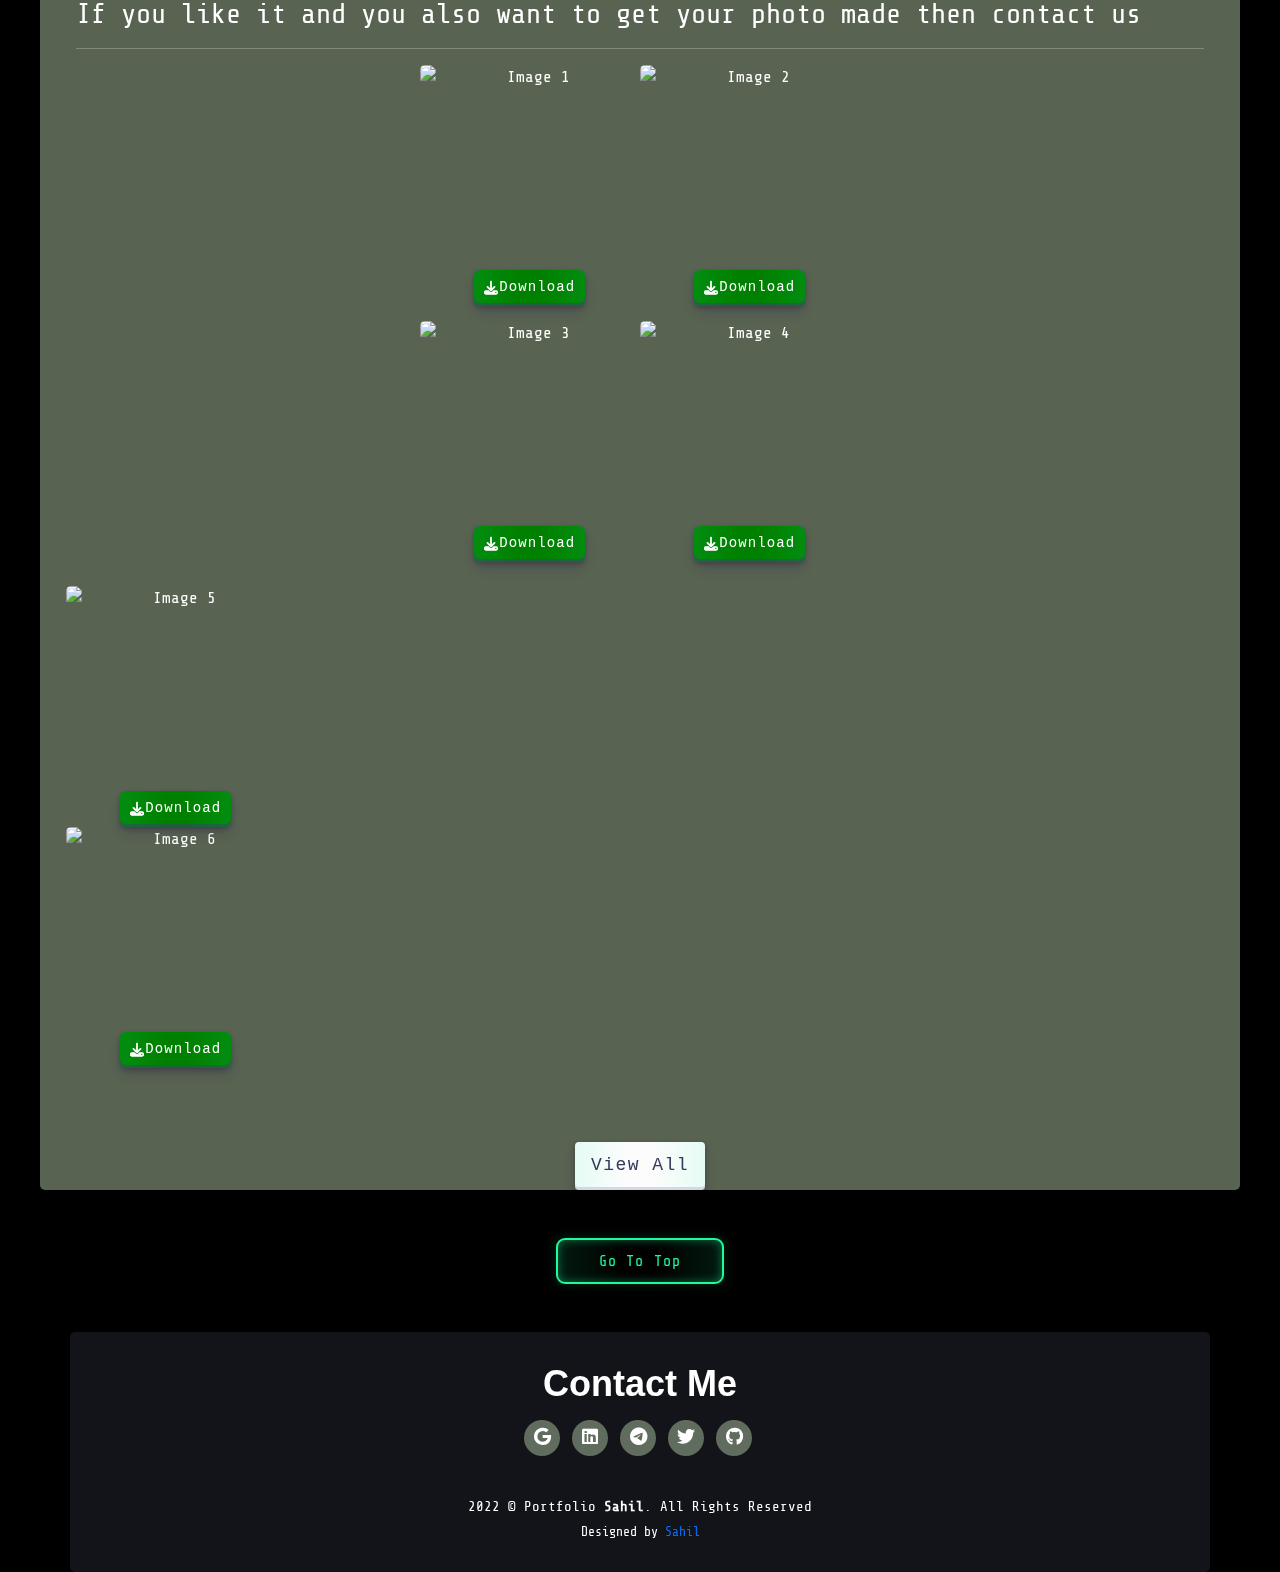
==== commit 5eb853f6: "Update index.html" ====
--- a/index.html
+++ b/index.html
@@ -10,6 +10,9 @@
     <link rel="stylesheet" href="styles.css" />
   </head>
   <body>
+    
+    <div></div>
+    
     <!--matrix-->
     <canvas id="c"></canvas>
     <script src="assets/script.js"></script>
@@ -60,9 +63,77 @@
 <section id="Profile" class="container mt-5">
       <div>
         <div class="section-title p-4">
-          <h1>sahil</h1>
+<h1 style="text-align: center; margin-top: 20px; font-weight: bold; font-family: 'Great Vibes', cursive; color: red;">Sahil..</h1>
           <hr />
         </div>
+
+
+<!----- today visitor ---->
+
+<body>
+  
+  <div class="visitor-counter">
+    <button class="counter-button">
+        Today's Visitor: <span id="visitorCount"></span>
+    </button>
+  </div>
+  
+  <script>
+      function getRandomStartingCount() {
+          let count;
+          do {
+              count = Math.floor(Math.random() * (38 - 10 + 1)) + 10; // Starting count 10 se 38 ke beech
+          } while (count === 195); // 195 nahi hona chahiye
+          return count;
+      }
+
+      function getRandomIncrement() {
+          return Math.floor(Math.random() * (32 - 1 + 1)) + 1; // Increment 1 se 32 ke beech
+      }
+
+      function displayVisitorCount() {
+          const now = new Date();
+          const currentTime = now.getTime(); // Current time in milliseconds
+          const currentHour = now.getHours();
+          const resetHour = 0; // Raat 12
+          const today = now.toISOString().split('T')[0];
+          
+          const lastReset = localStorage.getItem('lastReset');
+          const lastUpdatedTime = parseInt(localStorage.getItem('lastUpdatedTime')) || currentTime;
+
+          // Midnight par reset logic
+          if (!lastReset || lastReset !== today) {
+              const startingCount = getRandomStartingCount();
+              localStorage.setItem('visitorCount', startingCount);
+              localStorage.setItem('lastReset', today);
+              localStorage.setItem('lastUpdatedHour', resetHour);
+              localStorage.setItem('lastUpdatedTime', currentTime);
+              console.log("Visitor count reset to:", startingCount);
+          }
+
+          let visitorCount = parseInt(localStorage.getItem('visitorCount')) || 20;
+
+          // Update count every 30 minutes
+          const thirtyMinutes = 30 * 60 * 1000; // 30 minutes in milliseconds
+          if (currentTime - lastUpdatedTime >= thirtyMinutes) {
+              const increment = getRandomIncrement();
+              visitorCount += increment;
+              if (visitorCount > 38) { // 38 se zyada nahi
+                  visitorCount = 38;
+              }
+              localStorage.setItem('visitorCount', visitorCount);
+              localStorage.setItem('lastUpdatedTime', currentTime);
+          }
+
+          document.getElementById('visitorCount').innerText = visitorCount;
+      }
+
+      window.onload = displayVisitorCount;
+      setInterval(displayVisitorCount, 30000); // Update every 30 seconds for display
+  </script>
+
+<!----- today visitor end---->
+
 
         <div class="row">
           <div class="col-lg-4">
@@ -572,21 +643,21 @@
 <section id="About" class="section-box container mt-4">
     <div>
         <div class="section-title p-4">
-            <h1>Aesthetic</h1>
+            <h1>Editing</h1>
             <hr />
-            <h2> Any photo will be updated in the future </h2> <hr>
+            <h3> If you like it and you also want to get your photo made then contact us </h3> <hr>
 
             <!-- Gallery Code Start -->
             <div class="gallery">
                 <div class="image-row">
                     <div class="image-item">
-                        <img src="https://www.dropbox.com/scl/fi/grnt5n8egzilximgmqs0c/f455f93f1fb4b3a24b9478f41b2061e9.jpg?rlkey=hzaljia77wif9t7iplgivx4a9&st=6u6td1pp&dl=1" alt="Image 1" onclick="openModal(this.src)">
+                        <img src="2.jpg" alt="Image 1" onclick="openModal(this.src)">
                         <button class="button-29" role="button" onclick="downloadImage('e.jpg')">
                             <i class="fas fa-download"></i> Download
                         </button>
                     </div>
                     <div class="image-item">
-                        <img src="https://www.dropbox.com/scl/fi/zwqhzn7lb8vjkpu3xf4sq/657994861ea9f469fe5b5207276a780d.jpg?rlkey=9grx2kgyemszw8z5kftobyz0u&st=y8eqkg04&dl=1" alt="Image 2" onclick="openModal(this.src)">
+                        <img src="1.jpg" alt="Image 2" onclick="openModal(this.src)">
                         <button class="button-29" role="button" onclick="downloadImage('q.jpg')">
                             <i class="fas fa-download"></i> Download
                         </button>
@@ -594,13 +665,13 @@
                 </div>
                 <div class="image-row">
                     <div class="image-item">
-                        <img src="https://www.dropbox.com/scl/fi/itebhs41i22tcqlbnkb7z/b56af5484b5e952ab54e37176d7205ff.jpg?rlkey=6lboelk52qauioqhv36pg95c6&st=0204furr&dl=1" alt="Image 3" onclick="openModal(this.src)">
+                        <img src="q.jpg" alt="Image 3" onclick="openModal(this.src)">
                         <button class="button-29" role="button" onclick="downloadImage('q.jpg')">
                             <i class="fas fa-download"></i> Download
                         </button>
                     </div>
                     <div class="image-item">
-                        <img src="https://www.dropbox.com/scl/fi/cilk02po9lpx45lferb1a/ad4df0047c10200647ef2d52eead94a9.jpg?rlkey=4gb9any10c9ss1m6s64hmd0i8&st=mtk07nhb&dl=1" alt="Image 4" onclick="openModal(this.src)">
+                        <img src="q.jpg" alt="Image 4" onclick="openModal(this.src)">
                         <button class="button-29" role="button" onclick="downloadImage('q.jpg')">
                             <i class="fas fa-download"></i> Download
                         </button>
@@ -611,13 +682,13 @@
             
             <div class="image-row">
     <div class="image-item">
-        <img src="https://www.dropbox.com/scl/fi/cilk02po9lpx45lferb1a/ad4df0047c10200647ef2d52eead94a9.jpg?rlkey=4gb9any10c9ss1m6s64hmd0i8&st=49b5chwk&dl=1" alt="Image 5" onclick="openModal(this.src)">
+        <img src="e.jpg" alt="Image 5" onclick="openModal(this.src)">
         <button class="button-29" role="button" onclick="downloadImage('e.jpg')">
             <i class="fas fa-download"></i> Download
         </button>
     </div>
     <div class="image-item">
-        <img src="https://www.dropbox.com/scl/fi/itebhs41i22tcqlbnkb7z/b56af5484b5e952ab54e37176d7205ff.jpg?rlkey=6lboelk52qauioqhv36pg95c6&st=ghecsf0v&dl=1" alt="Image 6" onclick="openModal(this.src)">
+        <img src="q.jpg" alt="Image 6" onclick="openModal(this.src)">
         <button class="button-29" role="button" onclick="downloadImage('new_image_6.jpg')">
             <i class="fas fa-download"></i> Download
         </button>
@@ -912,3 +983,6 @@
 <script src='https://cdnjs.cloudflare.com/ajax/libs/fontawesome-iconpicker/3.2.0/js/fontawesome-iconpicker.min.js'></script>
   </body>
 </html>
+
+
+
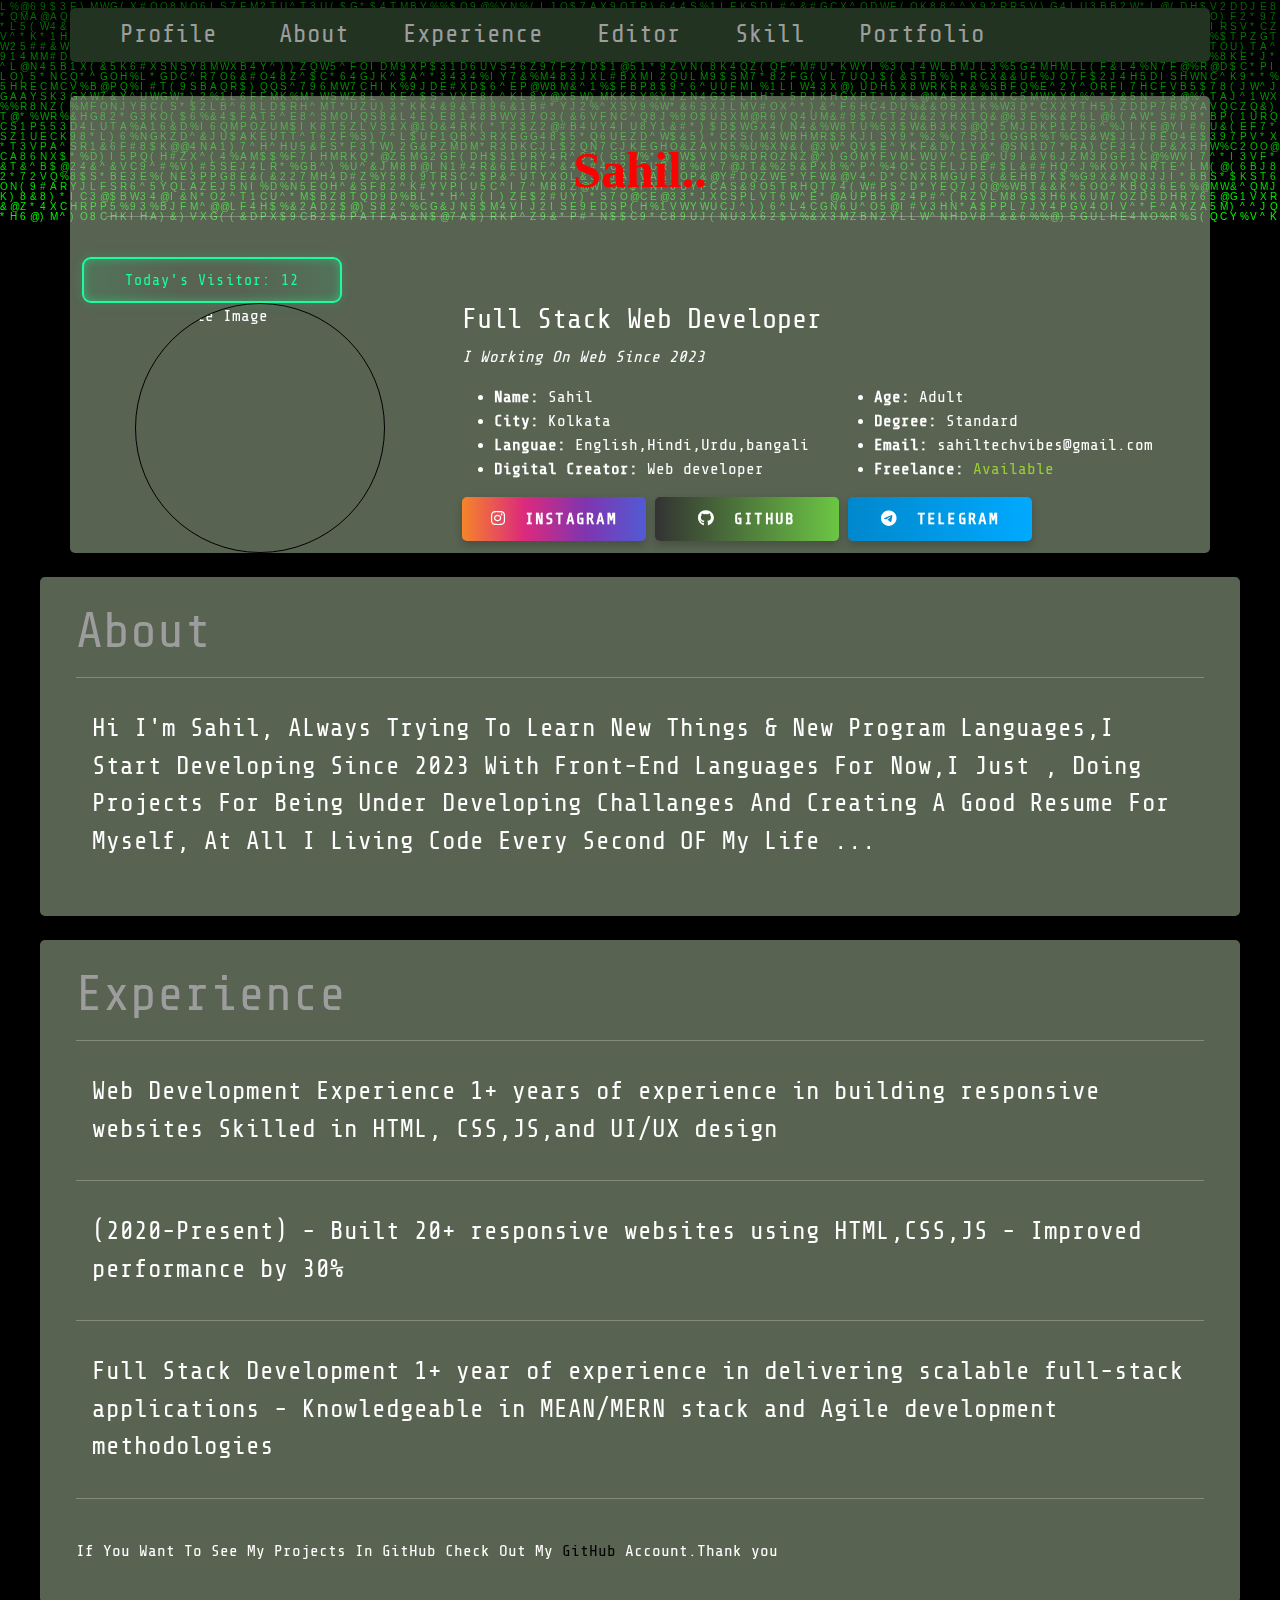
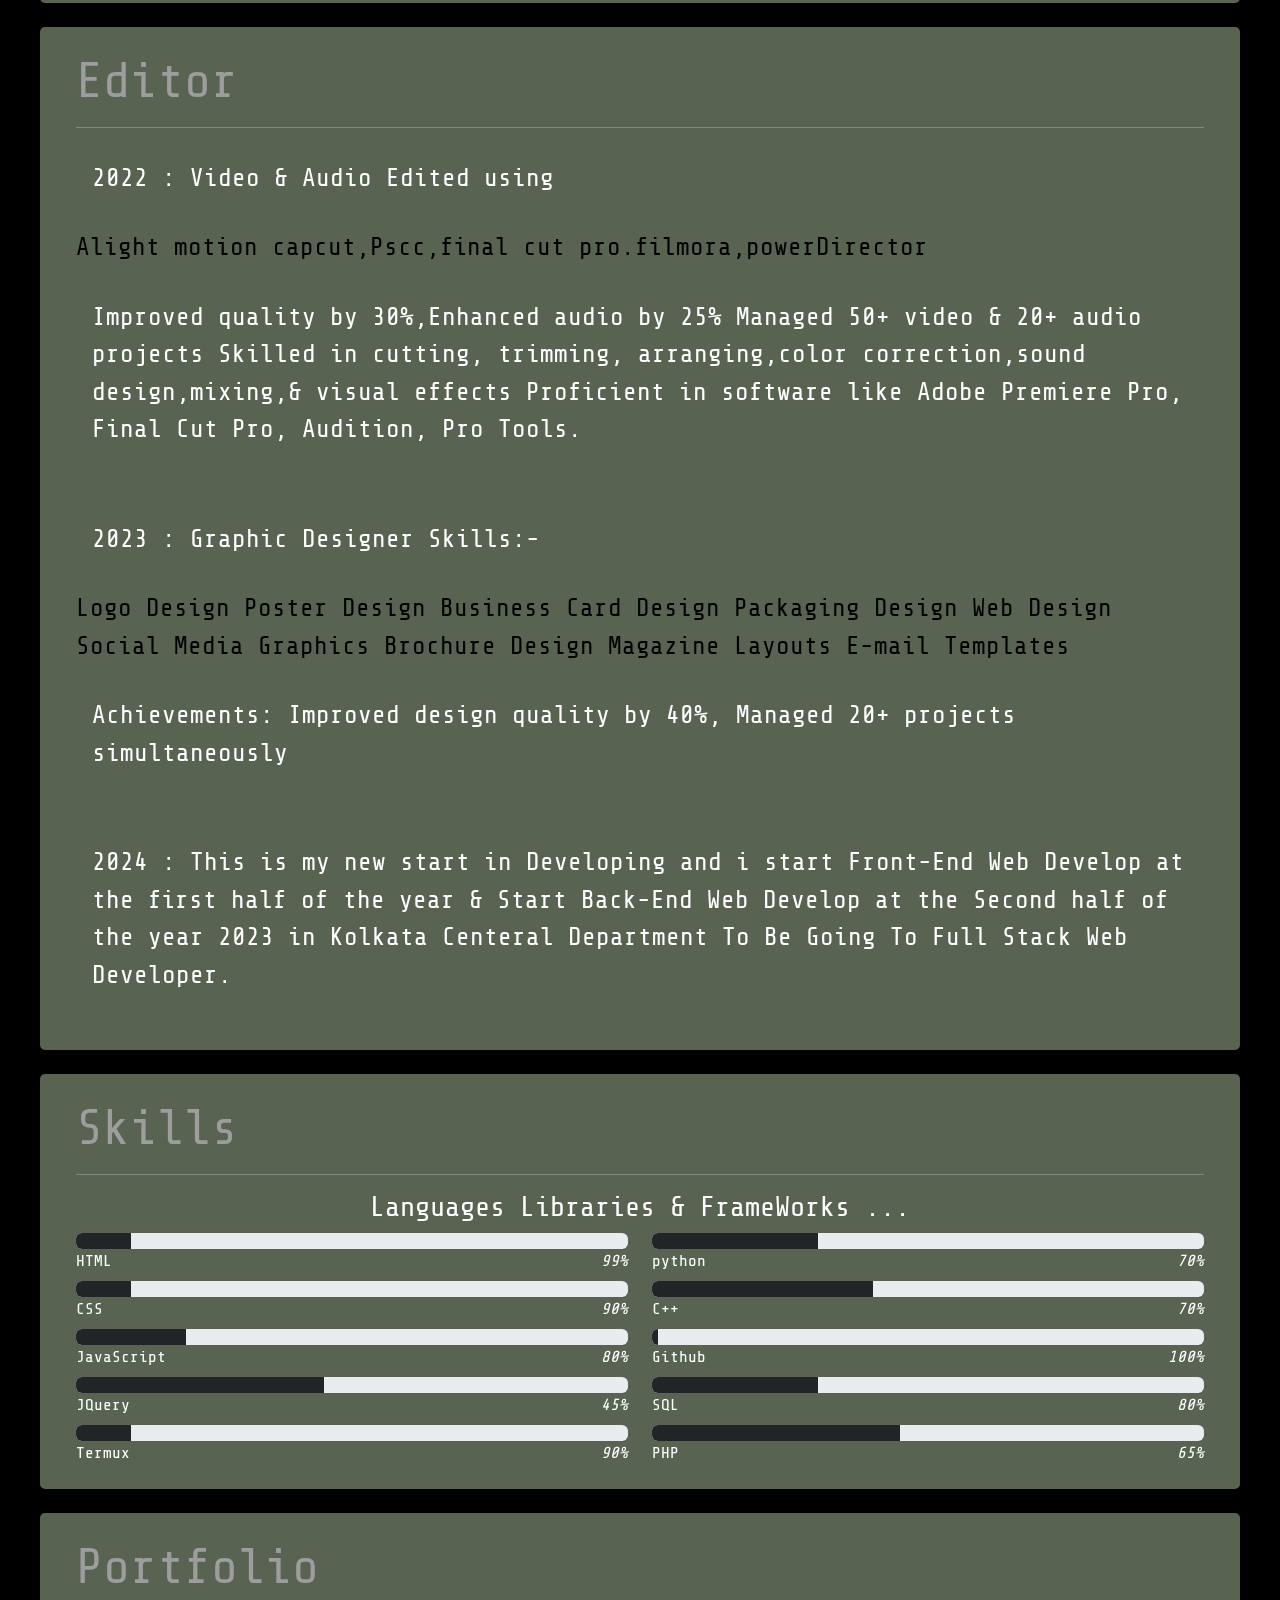
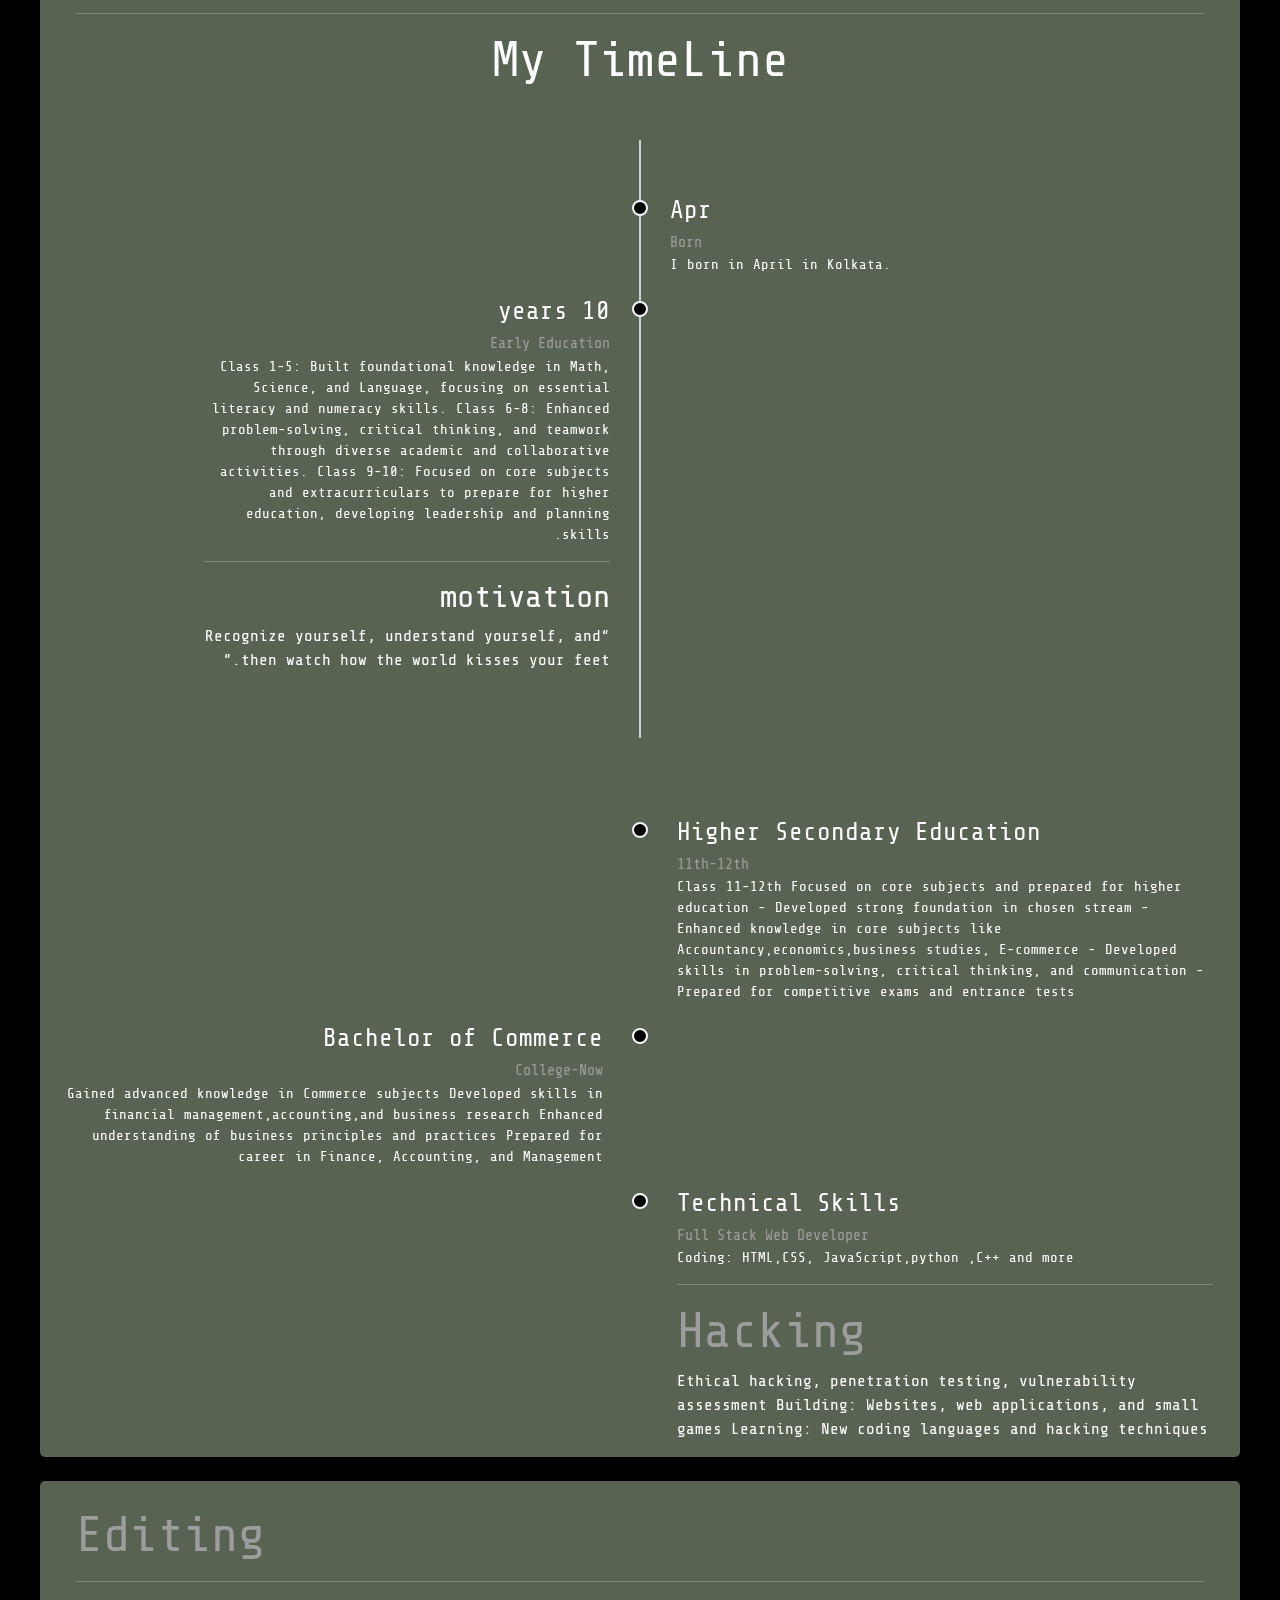
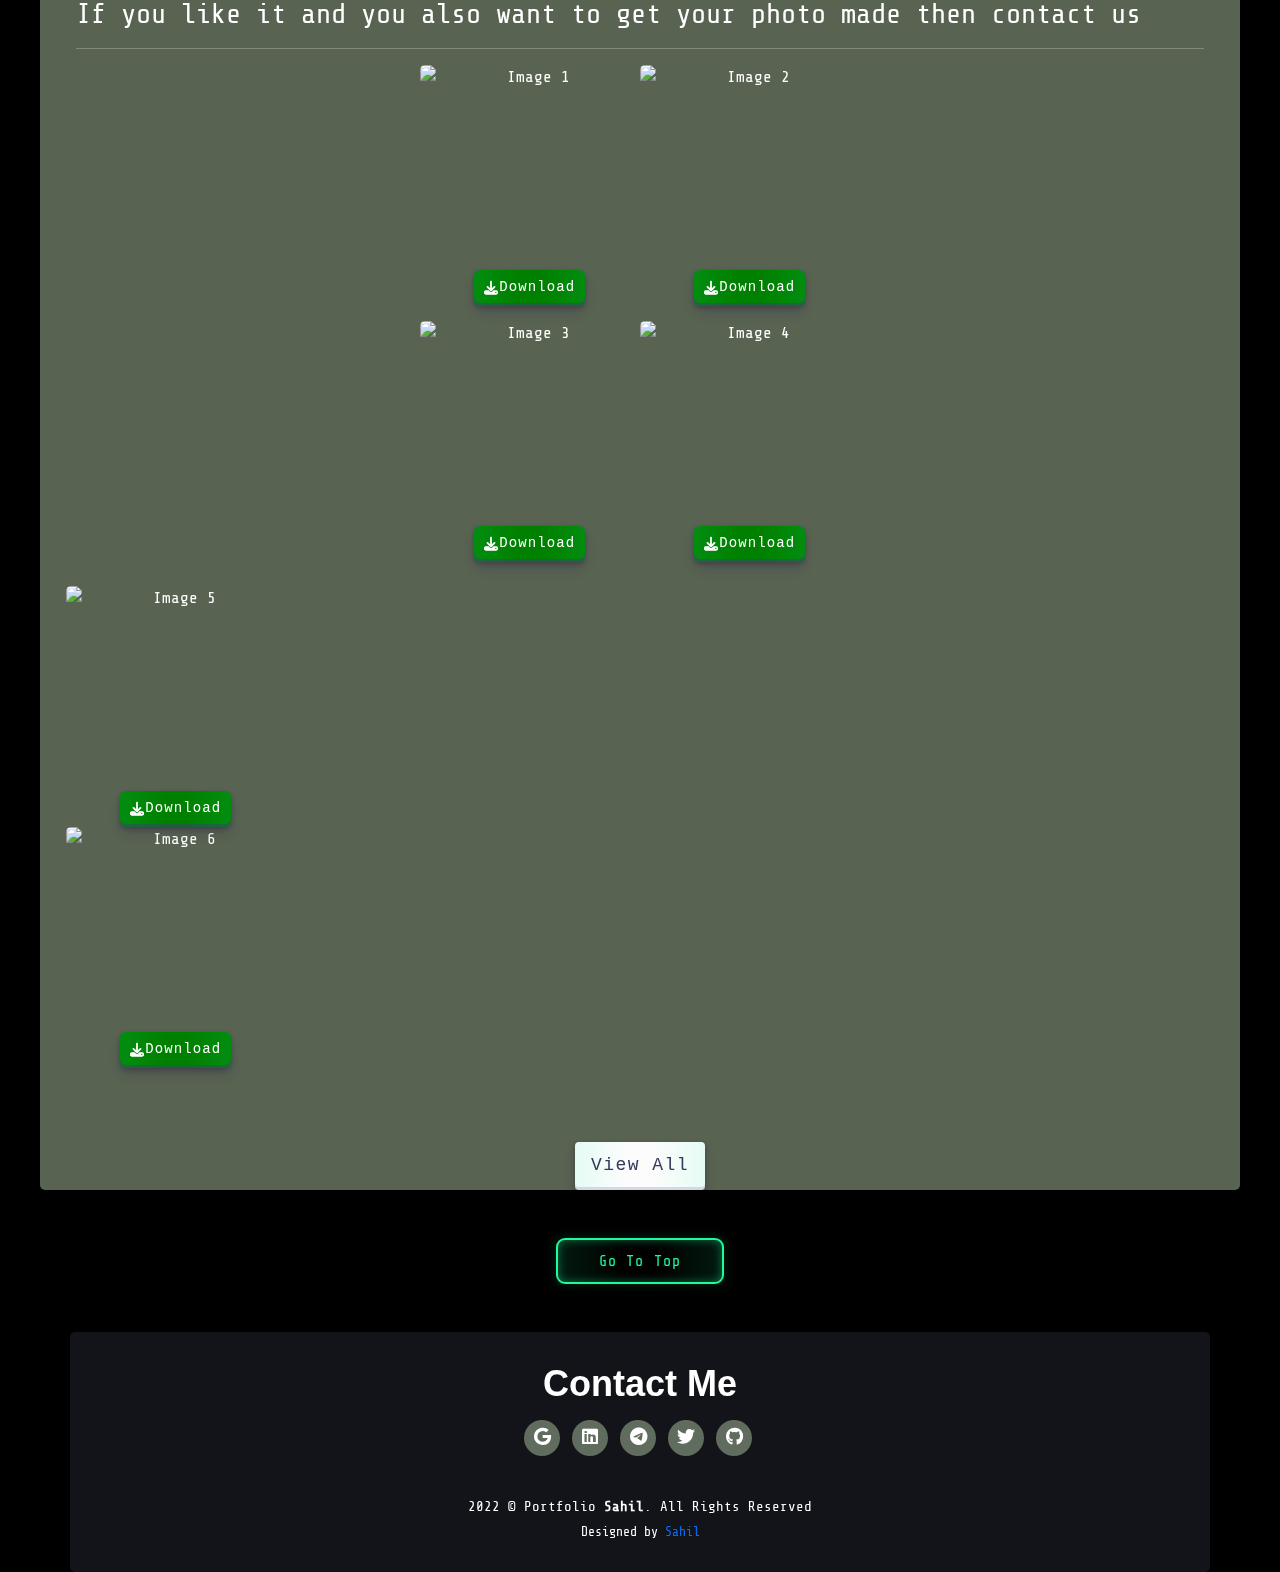
==== commit fa762943: "Update index.html" ====
--- a/index.html
+++ b/index.html
@@ -651,13 +651,13 @@
             <div class="gallery">
                 <div class="image-row">
                     <div class="image-item">
-                        <img src="2.jpg" alt="Image 1" onclick="openModal(this.src)">
+                        <img src="https://www.dropbox.com/scl/fi/9rnegv8yoo600y5p94ilt/69eebb03b71a1e64389208a1a8b8b877.jpg?rlkey=iwer1yg0mwgoiv90fjjnwsuns&st=czxhqg4g&dl=1" alt="Image 1" onclick="openModal(this.src)">
                         <button class="button-29" role="button" onclick="downloadImage('e.jpg')">
                             <i class="fas fa-download"></i> Download
                         </button>
                     </div>
                     <div class="image-item">
-                        <img src="1.jpg" alt="Image 2" onclick="openModal(this.src)">
+                        <img src="https://www.dropbox.com/scl/fi/9rnegv8yoo600y5p94ilt/69eebb03b71a1e64389208a1a8b8b877.jpg?rlkey=iwer1yg0mwgoiv90fjjnwsuns&st=czxhqg4g&dl=1" alt="Image 2" onclick="openModal(this.src)">
                         <button class="button-29" role="button" onclick="downloadImage('q.jpg')">
                             <i class="fas fa-download"></i> Download
                         </button>
@@ -665,13 +665,13 @@
                 </div>
                 <div class="image-row">
                     <div class="image-item">
-                        <img src="q.jpg" alt="Image 3" onclick="openModal(this.src)">
+                        <img src="https://www.dropbox.com/scl/fi/9rnegv8yoo600y5p94ilt/69eebb03b71a1e64389208a1a8b8b877.jpg?rlkey=iwer1yg0mwgoiv90fjjnwsuns&st=czxhqg4g&dl=1" alt="Image 3" onclick="openModal(this.src)">
                         <button class="button-29" role="button" onclick="downloadImage('q.jpg')">
                             <i class="fas fa-download"></i> Download
                         </button>
                     </div>
                     <div class="image-item">
-                        <img src="q.jpg" alt="Image 4" onclick="openModal(this.src)">
+                        <img src="https://www.dropbox.com/scl/fi/9rnegv8yoo600y5p94ilt/69eebb03b71a1e64389208a1a8b8b877.jpg?rlkey=iwer1yg0mwgoiv90fjjnwsuns&st=czxhqg4g&dl=1" alt="Image 4" onclick="openModal(this.src)">
                         <button class="button-29" role="button" onclick="downloadImage('q.jpg')">
                             <i class="fas fa-download"></i> Download
                         </button>
@@ -682,13 +682,13 @@
             
             <div class="image-row">
     <div class="image-item">
-        <img src="e.jpg" alt="Image 5" onclick="openModal(this.src)">
+        <img src="https://www.dropbox.com/scl/fi/9rnegv8yoo600y5p94ilt/69eebb03b71a1e64389208a1a8b8b877.jpg?rlkey=iwer1yg0mwgoiv90fjjnwsuns&st=czxhqg4g&dl=1" alt="Image 5" onclick="openModal(this.src)">
         <button class="button-29" role="button" onclick="downloadImage('e.jpg')">
             <i class="fas fa-download"></i> Download
         </button>
     </div>
     <div class="image-item">
-        <img src="q.jpg" alt="Image 6" onclick="openModal(this.src)">
+        <img src="https://www.dropbox.com/scl/fi/9rnegv8yoo600y5p94ilt/69eebb03b71a1e64389208a1a8b8b877.jpg?rlkey=iwer1yg0mwgoiv90fjjnwsuns&st=czxhqg4g&dl=1" alt="Image 6" onclick="openModal(this.src)">
         <button class="button-29" role="button" onclick="downloadImage('new_image_6.jpg')">
             <i class="fas fa-download"></i> Download
         </button>
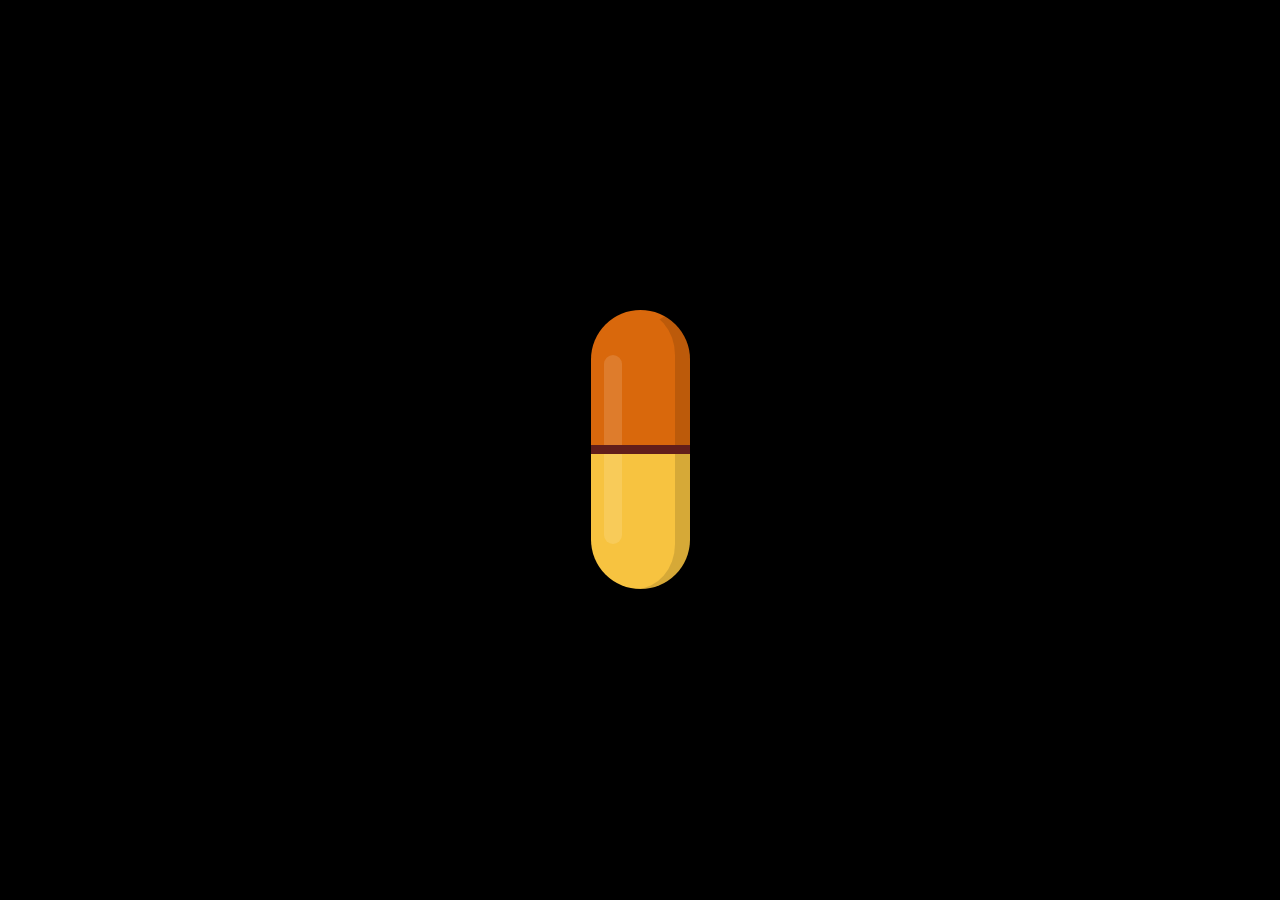
==== commit 4f014161: "Create index.html" ====
--- a/index.html
+++ b/index.html
@@ -1,988 +1,269 @@
 <!DOCTYPE html>
 <html lang="en">
-  <head>
-    <title>Portfolio Website</title>
-    <meta charset="UTF-8" />
-    <meta name="viewport" content="width=device-width" />
-    <link rel='stylesheet' href='https://cdnjs.cloudflare.com/ajax/libs/font-awesome/6.2.1/css/all.min.css'>
-    <link rel='stylesheet' href='https://cdnjs.cloudflare.com/ajax/libs/bootstrap/5.0.2/css/bootstrap.min.css'>
-    <link rel='stylesheet' href='https://cdnjs.cloudflare.com/ajax/libs/animate.css/4.1.1/animate.min.css'>
-    <link rel="stylesheet" href="styles.css" />
-  </head>
-  <body>
-    
-    <div></div>
-    
-    <!--matrix-->
-    <canvas id="c"></canvas>
-    <script src="assets/script.js"></script>
-    <!--matrix-->
-    <!-- Navbar Start -->
-    <header class="p-4">
-      <nav class="navbar navbar-expand-lg container fixed-top">
-        <div class="container-fluid" id="Navbar">
-          <a class="navbar-brand" href="#Profile">Profile</a>
-          <button
-            class="navbar-toggler"
-            type="button"
-            data-bs-toggle="collapse"
-            data-bs-target="#navbarNav"
-            aria-controls="navbarNav"
-            aria-expanded="false"
-            aria-label="Toggle navigation"
-          >
-            <span class="navbar-toggler-icon"></span>
-          </button>
-          <div class="collapse navbar-collapse" id="navbarNav">
-            <ul class="navbar-nav">
-              <li class="nav-item">
-                <a class="nav-link active" aria-current="page" href="#About"
-                  >About</a
-                >
-              </li>
-              <li class="nav-item">
-                <a class="nav-link" href="#Experience">Experience</a>
-              </li>
-              <li class="nav-item">
-                <a class="nav-link" href="#Editor">Editor</a>
-              </li>
-              <li class="nav-item">
-                <a class="nav-link" href="#Skill">Skill</a>
-              </li>
-              <li class="nav-item">
-                <a class="nav-link" href="#Portfolio">Portfolio</a>
-              </li>
-            </ul>
-          </div>
+<head>
+    <meta charset="UTF-8">
+    <meta name="viewport" content="width=device-width, initial-scale=1.0">
+    <title>Pill Animation</title>
+    <style>
+        body {
+            margin: 0;
+            padding: 0;
+            width: 100vw;
+            height: 100vh;
+            overflow: hidden;
+            display: flex;
+            align-items: center;
+            justify-content: center;
+            background: black;
+            box-shadow: inset 0 0 100px rgba(0, 0, 0, 0.8);
+        }
+
+        .content {
+            width: 50vmin;
+            height: 50vmin;
+            background: #fff0;
+            display: flex;
+            align-items: center;
+            justify-content: center;
+        }
+
+        .pill {
+            background: #fff0;
+            width: 15vmin;
+            height: 40vmin;
+            display: flex;
+            align-items: center;
+            justify-content: center;
+            flex-direction: column;
+            transform: rotate(180deg);
+            animation: spin 4s linear infinite;
+        }
+
+        @keyframes spin {
+            100% { transform: rotate(-540deg); }
+        }
+
+        .pill .side {
+            background: #f7c340;
+            position: relative;
+            overflow: hidden;
+            width: 11vmin;
+            height: 15vmin;
+            border-radius: 6vmin 6vmin 0 0;
+        }
+
+        .pill .side + .side {
+            background: #d9680c;
+            border-radius: 0 0 6vmin 6vmin;
+            border-top: 1vmin solid #621e1a;
+            animation: open 2s ease-in-out infinite;
+        }
+
+        @keyframes open {
+            0%, 20%, 80%, 100% { margin-top: 0; }
+            30%, 70% { margin-top: 10vmin; }
+        }
+
+        .pill .side:before {
+            content: "";
+            position: absolute;
+            width: 2vmin;
+            height: 10vmin;
+            bottom: 0;
+            right: 1.5vmin;
+            background: #fff2;
+            border-radius: 1vmin 1vmin 0 0;
+            animation: shine 1s ease-out -1s infinite alternate-reverse;
+        }
+
+        .pill .side + .side:before {
+            bottom: inherit;
+            top: 0;
+            border-radius: 0 0 1vmin 1vmin;
+        }
+
+        .pill .side:after {
+            content: "";
+            position: absolute;
+            width: 100%;
+            height: 100%;
+            bottom: 0;
+            left: 0;
+            border-radius: 6vmin 6vmin 0 0;
+            border: 1.75vmin solid #00000022;
+            border-bottom-color: #fff0;
+            border-bottom-width: 0vmin;
+            border-top-width: 1vmin;
+            animation: shadow 1s ease -1s infinite alternate-reverse;
+        }
+
+        .pill .side + .side:after {
+            bottom: inherit;
+            top: 0;
+            border-radius: 0 0 6vmin 6vmin;
+            border-top-color: #fff0;
+            border-top-width: 0vmin;
+            border-bottom-width: 1vmin;
+        }
+
+        @keyframes shine {
+            0%, 46% { right: 1.5vmin; }
+            54%, 100% { right: 7.5vmin; }
+        }
+
+        @keyframes shadow {
+            0%, 49.999% { transform: rotateY(0deg); left: 0; }
+            50%, 100% { transform: rotateY(180deg); left: -3vmin; }
+        }
+
+        .medicine {
+            position: absolute;
+            width: calc(100% - 6vmin);
+            height: calc(100% - 12vmin);
+            background: #fff0;
+            border-radius: 5vmin;
+            display: flex;
+            align-items: center;
+            justify-content: center;
+            flex-wrap: wrap;
+        }
+
+        .medicine i {
+            width: 1vmin;
+            height: 1vmin;
+            background: #47c;
+            border-radius: 100%;
+            position: absolute;
+            animation: medicine-dust 1.75s ease infinite alternate;
+        }
+
+        .medicine i:nth-child(2n+2) {
+            width: 1.5vmin;
+            height: 1.5vmin;
+            margin-top: -5vmin;
+            margin-right: -5vmin;
+            animation-delay: -0.2s;
+        }
+
+        .medicine i:nth-child(3n+3) {
+            width: 2vmin;
+            height: 2vmin;
+            margin-top: 4vmin;
+            margin-right: 3vmin;
+            animation-delay: -0.33s;
+        }
+
+        /* Additional dust particles */
+        .medicine i:nth-child(4) {
+            margin-top: -5vmin;
+            margin-right: 4vmin;
+            animation-delay: -0.4s;
+        }
+
+        .medicine i:nth-child(5) {
+            margin-top: 5vmin;
+            margin-right: -4vmin;
+            animation-delay: -0.5s;
+        }
+
+        .medicine i:nth-child(6) {
+            margin-top: 0vmin;
+            margin-right: -3.5vmin;
+            animation-delay: -0.66s;
+        }
+
+        .medicine i:nth-child(7) {
+            margin-top: -1vmin;
+            margin-right: 7vmin;
+            animation-delay: -0.7s;
+        }
+
+        .medicine i:nth-child(8) {
+            margin-top: 6vmin;
+            margin-right: -1vmin;
+            animation-delay: -0.8s;
+        }
+
+        .medicine i:nth-child(9) {
+            margin-top: 4vmin;
+            margin-right: -7vmin;
+            animation-delay: -0.99s;
+        }
+
+        .medicine i:nth-child(10) {
+            margin-top: -6vmin;
+            margin-right: 0vmin;
+            animation-delay: -1.11s;
+        }
+
+        /* Add more dust particles */
+        .medicine i:nth-child(11) {
+            margin-top: 6vmin;
+            margin-right: 6vmin;
+            animation-delay: -1.125s;
+        }
+
+        .medicine i:nth-child(12) {
+            margin-top: -7vmin;
+            margin-right: -7vmin;
+            animation-delay: -1.275s;
+        }
+
+        .medicine i:nth-child(13) {
+            margin-top: -1vmin;
+            margin-right: 3vmin;
+            animation-delay: -1.33s;
+        }
+
+        .medicine i:nth-child(14) {
+            margin-top: -3vmin;
+            margin-right: -1vmin;
+            animation-delay: -1.4s;
+        }
+
+        .medicine i:nth-child(15) {
+            margin-top: -1vmin;
+            margin-right: -7vmin;
+            animation-delay: -1.55s;
+        }
+
+        .medicine i:nth-child(16) {
+            margin-top: 4vmin;
+            margin-right: 5vmin;
+            animation-delay: -1.75s;
+        }
+
+        .medicine i:nth-child(17) {
+            margin-top: -2vmin;
+            margin-right: -5vmin;
+            animation-delay: -1.9s;
+        }
+
+        .medicine i:nth-child(18) {
+            margin-top: 2vmin;
+            margin-right: -3vmin;
+            animation-delay: -2.1s;
+        }
+
+        @keyframes medicine-dust {
+            0%, 100% { transform: translate3d(0vmin, 0vmin, -0.1vmin); }
+            25% { transform: translate3d(0.25vmin, 5vmin, 0vmin); }
+            75% { transform: translate3d(-0.1vmin, -4vmin, 0.25vmin); }
+        }
+    </style>
+</head>
+<body>
+    <div class="content">
+        <div class="pill">
+            <div class="medicine">
+                <i></i><i></i><i></i><i></i><i></i><i></i><i></i><i></i><i></i><i></i><i></i><i></i><i></i><i></i><i></i><i></i><i></i><i></i><i></i><i></i>
+            </div>
+            <div class="side"></div>
+            <div class="side"></div>
         </div>
-      </nav>
-    </header>
-    <!-- Navbar End -->
-
- <!-- Profile -->
-<section id="Profile" class="container mt-5">
-      <div>
-        <div class="section-title p-4">
-<h1 style="text-align: center; margin-top: 20px; font-weight: bold; font-family: 'Great Vibes', cursive; color: red;">Sahil..</h1>
-          <hr />
-        </div>
-
-
-<!----- today visitor ---->
-
+    </
+<!-- Meta tag for redirecting after 5 seconds -->
+    <meta http-equiv="refresh" content="portfolio.html">
+</head>
 <body>
   
-  <div class="visitor-counter">
-    <button class="counter-button">
-        Today's Visitor: <span id="visitorCount"></span>
-    </button>
-  </div>
-  
-  <script>
-      function getRandomStartingCount() {
-          let count;
-          do {
-              count = Math.floor(Math.random() * (38 - 10 + 1)) + 10; // Starting count 10 se 38 ke beech
-          } while (count === 195); // 195 nahi hona chahiye
-          return count;
-      }
-
-      function getRandomIncrement() {
-          return Math.floor(Math.random() * (32 - 1 + 1)) + 1; // Increment 1 se 32 ke beech
-      }
-
-      function displayVisitorCount() {
-          const now = new Date();
-          const currentTime = now.getTime(); // Current time in milliseconds
-          const currentHour = now.getHours();
-          const resetHour = 0; // Raat 12
-          const today = now.toISOString().split('T')[0];
-          
-          const lastReset = localStorage.getItem('lastReset');
-          const lastUpdatedTime = parseInt(localStorage.getItem('lastUpdatedTime')) || currentTime;
-
-          // Midnight par reset logic
-          if (!lastReset || lastReset !== today) {
-              const startingCount = getRandomStartingCount();
-              localStorage.setItem('visitorCount', startingCount);
-              localStorage.setItem('lastReset', today);
-              localStorage.setItem('lastUpdatedHour', resetHour);
-              localStorage.setItem('lastUpdatedTime', currentTime);
-              console.log("Visitor count reset to:", startingCount);
-          }
-
-          let visitorCount = parseInt(localStorage.getItem('visitorCount')) || 20;
-
-          // Update count every 30 minutes
-          const thirtyMinutes = 30 * 60 * 1000; // 30 minutes in milliseconds
-          if (currentTime - lastUpdatedTime >= thirtyMinutes) {
-              const increment = getRandomIncrement();
-              visitorCount += increment;
-              if (visitorCount > 38) { // 38 se zyada nahi
-                  visitorCount = 38;
-              }
-              localStorage.setItem('visitorCount', visitorCount);
-              localStorage.setItem('lastUpdatedTime', currentTime);
-          }
-
-          document.getElementById('visitorCount').innerText = visitorCount;
-      }
-
-      window.onload = displayVisitorCount;
-      setInterval(displayVisitorCount, 30000); // Update every 30 seconds for display
-  </script>
-
-<!----- today visitor end---->
-
-
-        <div class="row">
-          <div class="col-lg-4">
-            <img
-              src="profile.jpg" alt="Profile Image" style="
-        width: 250px; 
-        height: 250px; 
-        border-radius: 50%; 
-        object-fit: cover;
-    "
-            />
-          </div>
-          <div class="col-lg-8 pt-4 pt-lg-0 content">
-            <h3>Full Stack Web Developer</h3>
-            <p class="fst-italic">I Working On Web Since 2023</p>
-            <div class="row">
-              <div class="col-lg-6">
-                <ul>
-                  <li>
-                    <i class="bi bi-chevron-right"></i> <strong>Name:</strong>
-                    <span>Sahil</span>
-                  </li>
-                  <li>
-                    <i class="bi bi-chevron-right"></i> <strong>City:</strong>
-                    <span>Kolkata</span>
-                  </li>
-                  <li>
-                    <i class="bi bi-chevron-right"></i> <strong>Languae:</strong>
-                    <span>English,Hindi,Urdu,bangali</span>
-                  </li>
-                  <li>
-                    <i class="bi bi-chevron-right"></i>
-                    <strong>Digital Creator:</strong>
-                    <span>Web developer</span>
-                  </li>
-                </ul>
-              </div>
-              <div class="col-lg-6">
-                <ul>
-                  <li>
-                    <i class="bi bi-chevron-right"></i> <strong>Age:</strong>
-                    <span>Adult</span>
-                  </li>
-                  <li>
-                    <i class="bi bi-chevron-right"></i>
-                    <strong>Degree:</strong> <span>Standard</span>
-                  </li>
-                  <li>
-                    <i class="bi bi-chevron-right"></i> <strong>Email:</strong>
-                    <span>sahiltechvibes@gmail.com</span>
-                  </li>
-                  <li>
-                    <i class="bi bi-chevron-right"></i>
-                    <strong>Freelance:</strong>
-                    <span style="color: yellowgreen">Available</span>
-                  </li>
-                </ul>
-              </div>
-            </div>
-            <!--                Section Skills -->
-            <span class="skill">
-              
-<!-- Instagram Button -->
-<a href="https://www.instagram.com/sahil.1.10" target="_blank">
-  <button type="button" class="btn btn-instagram col-md-4 col-sm-12 col-lg-3">
-    <i class="fab fa-instagram" aria-hidden="true"></i> Instagram
-  </button>
-</a>
-
-<style>
-  .btn-instagram {
-    background: linear-gradient(to right, #f58529, #dd2a7b, #8134af, #515bd4);
-    border: none;
-    color: white;
-    font-weight: bold;
-    text-transform: uppercase;
-    padding: 10px 20px;
-    border-radius: 5px;
-    cursor: pointer;
-    transition: transform 0.3s ease, box-shadow 0.3s ease, background 0.3s ease;
-    box-shadow: 0 4px 8px rgba(0,0,0,0.2);
-  }
-
-  .btn-instagram:hover {
-    transform: scale(1.05);
-    background: linear-gradient(to right, #dd2a7b, #8134af, #515bd4, #f58529);
-    box-shadow: 0 6px 12px rgba(0,0,0,0.3);
-  }
-
-  .btn-instagram i {
-    margin-right: 8px;
-    transition: transform 0.3s ease;
-  }
-
-  .btn-instagram:hover i {
-    transform: rotate(15deg);
-  }
-</style>
-
-<!-- GitHub Button -->
-<a href="#" target="_blank">
-  <button type="button" class="btn btn-github col-md-4 col-sm-12 col-lg-3">
-    <i class="fab fa-github" aria-hidden="true"></i> GitHub
-  </button>
-</a>
-
-<style>
-  .btn-github {
-    background: linear-gradient(to right, #333, #6cc644);
-    border: none;
-    color: white;
-    font-weight: bold;
-    text-transform: uppercase;
-    padding: 10px 20px;
-    border-radius: 5px;
-    cursor: pointer;
-    transition: transform 0.3s ease, box-shadow 0.3s ease, background 0.3s ease;
-    box-shadow: 0 4px 8px rgba(0,0,0,0.2);
-  }
-
-  .btn-github:hover {
-    transform: scale(1.05);
-    background: linear-gradient(to right, #6cc644, #333);
-    box-shadow: 0 6px 12px rgba(0,0,0,0.3);
-  }
-
-  .btn-github i {
-    margin-right: 8px;
-    transition: transform 0.3s ease;
-  }
-
-  .btn-github:hover i {
-    transform: rotate(-15deg);
-  }
-</style>
-<!-- Telegram Button -->
-<a href="https://t.me/Editz2World" target="_blank">
-  <button type="button" class="btn btn-telegram col-md-4 col-sm-12 col-lg-3">
-    <i class="fab fa-telegram-plane" aria-hidden="true"></i> Telegram
-  </button>
-</a>
-
-<style>
-  .btn-telegram {
-    background: linear-gradient(to right, #0088cc, #00aaff);
-    border: none;
-    color: white;
-    font-weight: bold;
-    text-transform: uppercase;
-    padding: 10px 20px;
-    border-radius: 5px;
-    cursor: pointer;
-    transition: transform 0.3s ease, box-shadow 0.3s ease, background 0.3s ease;
-    box-shadow: 0 4px 8px rgba(0,0,0,0.2);
-  }
-
-  .btn-telegram:hover {
-    transform: scale(1.05);
-    background: linear-gradient(to right, #00aaff, #0088cc);
-    box-shadow: 0 6px 12px rgba(0,0,0,0.3);
-  }
-
-  .btn-telegram i {
-    margin-right: 8px;
-    transition: transform 0.3s ease;
-  }
-
-  .btn-telegram:hover i {
-    transform: rotate(-15deg);
-  }
-</style>
-
-              
-            </span>
-          </div>
-        </div>
-      </div>
-    </section>
-    <!--Profile End-->
-
-    <!-- About Section -->
-    <section id="About" class="section-box container mt-4">
-      <div>
-        <div class="section-title p-4">
-          <h1>About</h1>
-          <hr />
-          <p class="p-3">
-            Hi I'm Sahil, ALways Trying To Learn New Things & New Program
-            Languages,I Start Developing Since 2023 With Front-End Languages
-            For Now,I Just , Doing Projects For Being Under Developing
-            Challanges And Creating A Good Resume For Myself, At All I Living
-            Code Every Second OF My Life ...
-          </p>
-        </div>
-      </div>
-    </section>
-    <!-- About SEction End -->
-
-    <!-- Experience Section -->
-    <section id="Experience" class="section-box container mt-4">
-      <div>
-        <div class="section-title p-4">
-          <h1>Experience</h1>
-          <hr />
-          <p class="p-3">
-            Web Development Experience 1+ years of experience in building responsive websites Skilled in HTML, CSS,JS,and UI/UX design
-<hr />
- <p class="p-3">
-(2020-Present)
-    - Built 20+ responsive websites using HTML,CSS,JS
-    - Improved performance by 30%
-<hr />
- <p class="p-3">
-Full Stack Development 1+ year of experience in delivering scalable full-stack applications
-- Knowledgeable in MEAN/MERN stack and Agile development methodologies <hr />
-           
-            <br />
-            If You Want To See My Projects In GitHub Check Out My
-            <a
-              href="https://t.me/Enchanting_Echo"
-              target="_blank"
-              style="color: black"
-              >GitHub</a
-            >
-            Account.Thank you 
-          </p>
-        </div>
-      </div>
-    </section>
-    <!-- Experience SEction End -->
-
-    <!-- Education Section -->
-    <section id="Editor" class="section-box container mt-4">
-      <div>
-        <div class="section-title p-4">
-          <h1>Editor</h1>
-          <hr />
-          <p class="p-3">
-            <span>2022 :</span> Video & Audio Edited using 
-            <p style="color: black;">Alight motion capcut,Pscc,final cut pro.filmora,powerDirector</p>
-             <p class="p-3">
-    Improved quality by 30%,Enhanced audio by 25%
-    Managed 50+ video & 20+ audio projects
-    Skilled in cutting, trimming, arranging,color correction,sound design,mixing,& visual effects
-    Proficient in software like Adobe Premiere Pro, Final Cut Pro, Audition, Pro Tools.
-          </p>
-          <br />
-          <p class="p-3">
-            <span>2023 :</span> Graphic Designer
-    Skills:- <p style="color: black;"
-    >Logo Design
-Poster Design
-Business Card Design
-Packaging Design
-Web Design
-Social Media Graphics
-Brochure Design Magazine Layouts
-E-mail Templates </p>
-        <p class="p-3">
-    Achievements: Improved design quality by 40%, Managed 20+ projects simultaneously
-          </p>
-          <br />
-          <p class="p-3">
-            <span>2024 :</span> This is my new start in Developing and i start
-            Front-End Web Develop at the first half of the year & Start Back-End
-            Web Develop at the Second half of the year 2023 in Kolkata Centeral
-            Department To Be Going To Full Stack Web Developer.
-          </p>
-        </div>
-      </div>
-    </section>
-    <!-- Education SEction End -->
-
-    <!-- Skill Section -->
-    <section id="Skill" class="section-box container mt-4">
-      <div>
-        <div class="section-title p-4">
-          <h1>Skills</h1>
-          <hr />
-
-          <div class="row">
-            <div class="col-12">
-              <h3 style="text-align: center">
-                Languages Libraries & FrameWorks ...
-              </h3>
-            </div>
-            <div class="col-6">
-              <div class="progress">
-                <div
-                  class="progress-bar bg-dark"
-                  role="progressbar"
-                  aria-label="Success example"
-                  style="width: 10%"
-                  aria-valuenow="100"
-                  aria-valuemin="0"
-                  aria-valuemax="100"
-                ></div>
-              </div>
-              <span>HTML</span> <i class="val"> 99%</i>
-              <div class="progress mt-2">
-                <div
-                  class="progress-bar bg-dark"
-                  role="progressbar"
-                  aria-label="Info example"
-                  style="width: 10%"
-                  aria-valuenow="99"
-                  aria-valuemin="0"
-                  aria-valuemax="100"
-                ></div>
-              </div>
-              <span>CSS</span> <i class="val"> 90%</i>
-              <div class="progress mt-2">
-                <div
-                  class="progress-bar bg-dark"
-                  role="progressbar"
-                  aria-label="Warning example"
-                  style="width: 20%"
-                  aria-valuenow="80"
-                  aria-valuemin="0"
-                  aria-valuemax="100"
-                ></div>
-              </div>
-              <span>JavaScript</span> <i class="val"> 80%</i>
-              <div class="progress mt-2">
-                <div
-                  class="progress-bar bg-dark"
-                  role="progressbar"
-                  aria-label="Danger example"
-                  style="width: 45%"
-                  aria-valuenow="85"
-                  aria-valuemin="0"
-                  aria-valuemax="100"
-                ></div>
-              </div>
-              <span>JQuery</span> <i class="val"> 45%</i>
-              <div class="progress mt-2">
-                <div
-                  class="progress-bar bg-dark"
-                  role="progressbar"
-                  aria-label="Danger example"
-                  style="width: 10%"
-                  aria-valuenow="79"
-                  aria-valuemin="0"
-                  aria-valuemax="100"
-                ></div>
-              </div>
-              <span>Termux</span> <i class="val"> 90%</i>
-            </div>
-            <!--                part 2 col-->
-            <div class="col-6">
-              <div class="progress">
-                <div
-                  class="progress-bar bg-dark"
-                  role="progressbar"
-                  aria-label="Success example"
-                  style="width: 30%"
-                  aria-valuenow="90"
-                  aria-valuemin="0"
-                  aria-valuemax="100"
-                ></div>
-              </div>
-              <span>python</span> <i class="val"> 70%</i>
-              <div class="progress mt-2">
-                <div
-                  class="progress-bar bg-dark"
-                  role="progressbar"
-                  aria-label="Info example"
-                  style="width: 40%"
-                  aria-valuenow="70"
-                  aria-valuemin="0"
-                  aria-valuemax="100"
-                ></div>
-              </div>
-              <span>C++</span> <i class="val"> 70%</i>
-              <div class="progress mt-2">
-                <div
-                  class="progress-bar bg-dark"
-                  role="progressbar"
-                  aria-label="Warning example"
-                  style="width: 1%"
-                  aria-valuenow="92"
-                  aria-valuemin="0"
-                  aria-valuemax="100"
-                ></div>
-              </div>
-              <span>Github</span> <i class="val"> 100%</i>
-              <div class="progress mt-2">
-                <div
-                  class="progress-bar bg-dark"
-                  role="progressbar"
-                  aria-label="Danger example"
-                  style="width: 30%"
-                  aria-valuenow="80"
-                  aria-valuemin="0"
-                  aria-valuemax="100"
-                ></div>
-              </div>
-              <span>SQL</span> <i class="val"> 80%</i>
-              <div class="progress mt-2">
-                <div
-                  class="progress-bar bg-dark"
-                  role="progressbar"
-                  aria-label="Danger example"
-                  style="width: 45%"
-                  aria-valuenow="82"
-                  aria-valuemin="0"
-                  aria-valuemax="100"
-                ></div>
-              </div>
-              <span>PHP</span> <i class="val"> 65%</i>
-            </div>
-          </div>
-        </div>
-      </div>
-    </section>
-    <!-- Skill SEction End -->
-
-    <!-- Project Section -->
-    <section id="Portfolio" class="section-box container mt-4">
-      <div>
-        <div class="section-title p-4">
-          <h1>Portfolio</h1>
-          <hr />
-
-          <h1 style="text-align: center; color: white">
-            My <span>TimeLine</span>
-          </h1>
-          <div class="Pcontainer">
-            <div class="timeline-block timeline-block-right">
-              <div class="marker"></div>
-              <div class="timeline-content">
-                <h3>Apr</h3>
-                <span>Born</span>
-                <p>I born in April in Kolkata.</p>
-              </div>
-            </div>
-
-            <div class="timeline-block timeline-block-left">
-              <div class="marker"></div>
-              <div class="timeline-content">
-                <h3>10 years</h3>
-                <span>Early Education</span>
-                <p>
-                  Class 1-5: Built foundational knowledge in Math, Science, and Language, focusing on essential literacy and numeracy skills.
-Class 6-8: Enhanced problem-solving, critical thinking, and teamwork through diverse academic and collaborative activities.
-Class 9-10: Focused on core subjects and extracurriculars to prepare for higher education, developing leadership and planning skills.
-<hr>
-<h2>motivation</h2>
-                  “Recognize yourself, understand yourself, and then watch how the world kisses your feet.”
-                </p>
-              </div>
-            </div>
-                </p>
-              </div>
-            </div>
-
-            <div class="timeline-block timeline-block-right">
-              <div class="marker"></div>
-              <div class="timeline-content">
-                <h3>Higher Secondary Education</h3>
-                <span>11th-12th</span>
-                <p>
-                  Class 11-12th Focused on core subjects and prepared for higher education
-- Developed strong foundation in chosen stream
-- Enhanced knowledge in core subjects like Accountancy,economics,business studies, E-commerce 
-- Developed skills in problem-solving, critical thinking, and communication
-- Prepared for competitive exams and entrance tests
-                </p>
-              </div>
-            </div>
-
-            <div class="timeline-block timeline-block-left">
-              <div class="marker"></div>
-              <div class="timeline-content">
-                <h3>Bachelor of Commerce</h3>
-                <span>College-Now</span>
-                <p>
-                  Gained advanced knowledge in Commerce subjects
- Developed skills in financial management,accounting,and business research Enhanced understanding of business principles and practices Prepared for career in Finance, Accounting, and Management
-                </p>
-              </div>
-            </div>
-
-            <div class="timeline-block timeline-block-right">
-              <div class="marker"></div>
-              <div class="timeline-content">
-                <h3>Technical Skills</h3>
-                <span>Full Stack Web Developer</span>
-                <p>
-                  Coding: HTML,CSS, JavaScript,python ,C++ and more
-<hr>
- <h1>Hacking</h1>
-Ethical hacking, penetration testing, vulnerability assessment Building: Websites, web applications, and small games Learning: New coding languages and hacking techniques
-                </p>
-              </div>
-            </div>
-          </div>
-        </div>
-      </div>
-    </section>
-    <!-- Project SEction End -->
-    
-    
-       <!--Image or button START -->
-  
-  
-<section id="About" class="section-box container mt-4">
-    <div>
-        <div class="section-title p-4">
-            <h1>Editing</h1>
-            <hr />
-            <h3> If you like it and you also want to get your photo made then contact us </h3> <hr>
-
-            <!-- Gallery Code Start -->
-            <div class="gallery">
-                <div class="image-row">
-                    <div class="image-item">
-                        <img src="https://www.dropbox.com/scl/fi/9rnegv8yoo600y5p94ilt/69eebb03b71a1e64389208a1a8b8b877.jpg?rlkey=iwer1yg0mwgoiv90fjjnwsuns&st=czxhqg4g&dl=1" alt="Image 1" onclick="openModal(this.src)">
-                        <button class="button-29" role="button" onclick="downloadImage('e.jpg')">
-                            <i class="fas fa-download"></i> Download
-                        </button>
-                    </div>
-                    <div class="image-item">
-                        <img src="https://www.dropbox.com/scl/fi/9rnegv8yoo600y5p94ilt/69eebb03b71a1e64389208a1a8b8b877.jpg?rlkey=iwer1yg0mwgoiv90fjjnwsuns&st=czxhqg4g&dl=1" alt="Image 2" onclick="openModal(this.src)">
-                        <button class="button-29" role="button" onclick="downloadImage('q.jpg')">
-                            <i class="fas fa-download"></i> Download
-                        </button>
-                    </div>
-                </div>
-                <div class="image-row">
-                    <div class="image-item">
-                        <img src="https://www.dropbox.com/scl/fi/9rnegv8yoo600y5p94ilt/69eebb03b71a1e64389208a1a8b8b877.jpg?rlkey=iwer1yg0mwgoiv90fjjnwsuns&st=czxhqg4g&dl=1" alt="Image 3" onclick="openModal(this.src)">
-                        <button class="button-29" role="button" onclick="downloadImage('q.jpg')">
-                            <i class="fas fa-download"></i> Download
-                        </button>
-                    </div>
-                    <div class="image-item">
-                        <img src="https://www.dropbox.com/scl/fi/9rnegv8yoo600y5p94ilt/69eebb03b71a1e64389208a1a8b8b877.jpg?rlkey=iwer1yg0mwgoiv90fjjnwsuns&st=czxhqg4g&dl=1" alt="Image 4" onclick="openModal(this.src)">
-                        <button class="button-29" role="button" onclick="downloadImage('q.jpg')">
-                            <i class="fas fa-download"></i> Download
-                        </button>
-                    </div>
-                </div>
-            </div>
-            <br
-            
-            <div class="image-row">
-    <div class="image-item">
-        <img src="https://www.dropbox.com/scl/fi/9rnegv8yoo600y5p94ilt/69eebb03b71a1e64389208a1a8b8b877.jpg?rlkey=iwer1yg0mwgoiv90fjjnwsuns&st=czxhqg4g&dl=1" alt="Image 5" onclick="openModal(this.src)">
-        <button class="button-29" role="button" onclick="downloadImage('e.jpg')">
-            <i class="fas fa-download"></i> Download
-        </button>
-    </div>
-    <div class="image-item">
-        <img src="https://www.dropbox.com/scl/fi/9rnegv8yoo600y5p94ilt/69eebb03b71a1e64389208a1a8b8b877.jpg?rlkey=iwer1yg0mwgoiv90fjjnwsuns&st=czxhqg4g&dl=1" alt="Image 6" onclick="openModal(this.src)">
-        <button class="button-29" role="button" onclick="downloadImage('new_image_6.jpg')">
-            <i class="fas fa-download"></i> Download
-        </button>
-    </div>
-</div>
-
-<div class="button-container">
-    <button class="button-30" role="button" onclick="window.location.href='https://www.google.com';">View All</button>
-</div>
-
-<style>
-    .button-container {
-        display: flex;
-        justify-content: center;
-        margin-top: 50px;
-    }
-
-    .button-30 {
-        align-items: center;
-        appearance: none;
-        background-color: #FCFCFD; /* Original button color */
-        border-radius: 4px;
-        border-width: 0;
-        box-shadow: rgba(45, 35, 66, 0.4) 0 2px 4px, rgba(45, 35, 66, 0.3) 0 7px 13px -3px, #D6D6E7 0 -3px 0 inset;
-        box-sizing: border-box;
-        color: #36395A; /* Original text color */
-        cursor: pointer;
-        display: inline-flex;
-        font-family: "JetBrains Mono", monospace;
-        height: 48px;
-        justify-content: center;
-        padding-left: 16px;
-        padding-right: 16px;
-        text-align: center;
-        transition: box-shadow .15s, transform .15s, color 0.3s;
-        font-size: 18px;
-    }
-
-    .button-30:focus {
-        box-shadow: #D6D6E7 0 0 0 1.5px inset, rgba(45, 35, 66, 0.4) 0 2px 4px, rgba(45, 35, 66, 0.3) 0 7px 13px -3px, #D6D6E7 0 -3px 0 inset;
-    }
-
-    .button-30:hover {
-        box-shadow: rgba(45, 35, 66, 0.4) 0 4px 8px, rgba(45, 35, 66, 0.3) 0 7px 13px -3px, #D6D6E7 0 -3px 0 inset;
-        transform: translateY(-2px);
-    }
-
-    .button-30:active {
-        box-shadow: #D6D6E7 0 3px 7px inset;
-        transform: translateY(2px);
-    }
-
-    .clicked {
-        color: red; /* Change text color to red on click */
-    }
-</style>
-
-<script>
-    function redirectToPage(button) {
-        button.classList.add('clicked'); // Change color to red on click
-        setTimeout(() => {
-            window.location.href = 'your-target-page.html'; // Replace with your URL
-        }, 1000);
-    }
-</script>
-            
-            <!-- Gallery Code End -->
-        </div>
-    </div>
-</section>
-
-<div class="modal" id="modal">
-    <span class="close-btn" onclick="closeModal()">Close</span>
-    <img id="modal-image" src="" alt="Zoomed Image">
-</div>
-
-<style>
-    .gallery {
-        display: flex;
-        flex-direction: column;
-        gap: 15px; /* Space between image rows */
-    }
-
-    .image-row {
-        display: flex;
-        justify-content: center;
-        gap: 20px; /* Space between images */
-    }
-
-    .image-item {
-        text-align: center;
-        width: 200px; /* Adjusted width for each image item */
-    }
-
-    .image-item img {
-        width: 110%; /* Image width */
-        height: 200px; /* Fixed height for uniformity */
-        border-radius: 5px;
-        object-fit: cover; /* Ensures images fit nicely */
-        cursor: pointer;
-        transition: transform 0.1s; /* Quick transition for hover */
-    }
-
-    .button-29 {
-        align-items: center;
-        appearance: none;
-        background-color: green; /* Changed to green */
-        border: 0;
-        border-radius: 6px;
-        box-shadow: rgba(45, 35, 66, .4) 0 2px 4px, rgba(45, 35, 66, .3) 0 7px 13px -3px, rgba(58, 65, 111, .5) 0 -3px 0 inset;
-        box-sizing: border-box;
-        color: #fff;
-        cursor: pointer;
-        display: inline-flex;
-        font-family: "JetBrains Mono", monospace;
-        height: 36px; /* Adjusted height */
-        justify-content: center;
-        margin-top: 5px; /* Space between image and button */
-        padding-left: 10px;
-        padding-right: 10px;
-        position: relative;
-        text-align: center; /* Center text */
-        text-decoration: none;
-        transition: box-shadow .15s, transform .15s;
-        user-select: none;
-        -webkit-user-select: none;
-        touch-action: manipulation;
-        white-space: nowrap;
-        will-change: box-shadow, transform;
-        font-size: 14px; /* Adjusted font size */
-    }
-
-    .button-29:focus {
-        box-shadow: #3c4fe0 0 0 0 1.5px inset, rgba(45, 35, 66, .4) 0 2px 4px, rgba(45, 35, 66, .3) 0 7px 13px -3px, #3c4fe0 0 -3px 0 inset;
-    }
-
-    .button-29:hover {
-        box-shadow: rgba(45, 35, 66, .4) 0 4px 8px, rgba(45, 35, 66, .3) 0 7px 13px -3px, #3c4fe0 0 -3px 0 inset;
-        transform: translateY(-2px);
-    }
-
-    .button-29:active {
-        box-shadow: #3c4fe0 0 3px 7px inset;
-        transform: translateY(2px);
-    }
-
-    /* Fullscreen Modal Styles */
-    .modal {
-        display: none;
-        position: fixed;
-        top: 0;
-        left: 0;
-        width: 100%;
-        height: 100%;
-        background-color: rgba(0, 0, 0, 0.8);
-        justify-content: center;
-        align-items: center;
-    }
-
-    .modal img {
-        max-width: 90%;
-        max-height: 90%;
-        border-radius: 5px;
-        transition: transform 0.1s; /* Quick transition for zoom effect */
-    }
-
-    .close-btn {
-        position: absolute;
-        top: 35px;
-        right: 30px;
-        background-color: green;
-        color: black;
-        border: none;
-        font-size: 20px;
-        padding: 5px 10px; /* Button padding */
-        border-radius: 5px;
-        cursor: pointer;
-    }
-</style>
-
-<script>
-    function openModal(src) {
-        const modalImage = document.getElementById("modal-image");
-        modalImage.src = src;
-        document.getElementById("modal").style.display = "flex";
-    }
-
-    function closeModal() {
-        document.getElementById("modal").style.display = "none";
-    }
-
-    function downloadImage(image) {
-        const link = document.createElement('a');
-        link.href = image;
-        link.download = image.split('/').pop(); // Extracts filename for download
-        document.body.appendChild(link);
-        link.click();
-        document.body.removeChild(link);
-    }
-</script>
-   
-   <!--Image or button END -->
-   
-   
-   
-    <!--Btn To Top-->
-    <section>
-      <div class="text-center mt-5">
-        <button
-          class="mb-5"
-          onclick="topFunction()"
-          id="myBtn"
-          title="Go to top"
-        >
-          Go To Top
-        </button>
-      </div>
-      <script>
-        // Get the button
-        let mybutton = document.getElementById('myBtn');
-
-        // When the user scrolls down 20px from the top of the document, show the button
-        window.onscroll = function () {
-          scrollFunction();
-        };
-
-        function scrollFunction() {
-          if (
-            document.body.scrollTop > 20 ||
-            document.documentElement.scrollTop > 20
-          ) {
-            mybutton.style.margin = 'auto';
-          }
-        }
-
-        // When the user clicks on the button, scroll to the top of the document
-        function topFunction() {
-          document.body.scrollTop = 0;
-          document.documentElement.scrollTop = 0;
-        }
-      </script>
-    </section>
-    <!--Btn to Top End-->
-
-    <!-- Footer-->
-    <footer id="footer" class="container">
-      <div class="container">
-        <h3>Contact Me</h3>
-        <div class="social-links">
-          <a href="mailto:sr4878765@gmail.com" target="_blank" class="gmail"
-            ><i class="fab fa-google"></i
-          ></a>
-          <a
-            href="#"
-            target="_blank"
-            class="Linkdin"
-            ><i class="fab fa-linkedin"></i
-          ></a>
-          <a
-            href="https://t.me/Enchanting_Echo"
-            target="_blank"
-            class="telegram"
-            ><i class="fab fa-telegram"></i
-          ></a>
-          <a
-            href="#"
-            target="_blank"
-            class="twitter"
-            ><i class="fab fa-twitter"></i
-          ></a>
-          <a
-            href="https://S4hil-Cyber-Dev.github.io/x/"
-            target="_blank"
-            class="linkedin"
-            ><i class="fab fa-github"></i
-          ></a>
-        </div>
-        <div class="copyright">
-          2022 © Portfolio <strong><span>Sahil</span></strong
-          >. All Rights Reserved
-        </div>
-        <div class="credits">
-          Designed by
-          <a href="https://S4hil-Cyber-Dev.github.io/x/" target="_blank">Sahil</a>
-        </div>
-      </div>
-    </footer>
-    <!--Footer And-->
-    <script src="script.js"></script>
-    <script src='https://cdnjs.cloudflare.com/ajax/libs/jquery/3.6.2/jquery.min.js'></script>
-<script src='https://cdnjs.cloudflare.com/ajax/libs/bootstrap/5.2.3/js/bootstrap.min.js'></script>
-<script src='https://cdnjs.cloudflare.com/ajax/libs/fontawesome-iconpicker/3.2.0/js/fontawesome-iconpicker.min.js'></script>
-  </body>
-</html>
-
-
-
